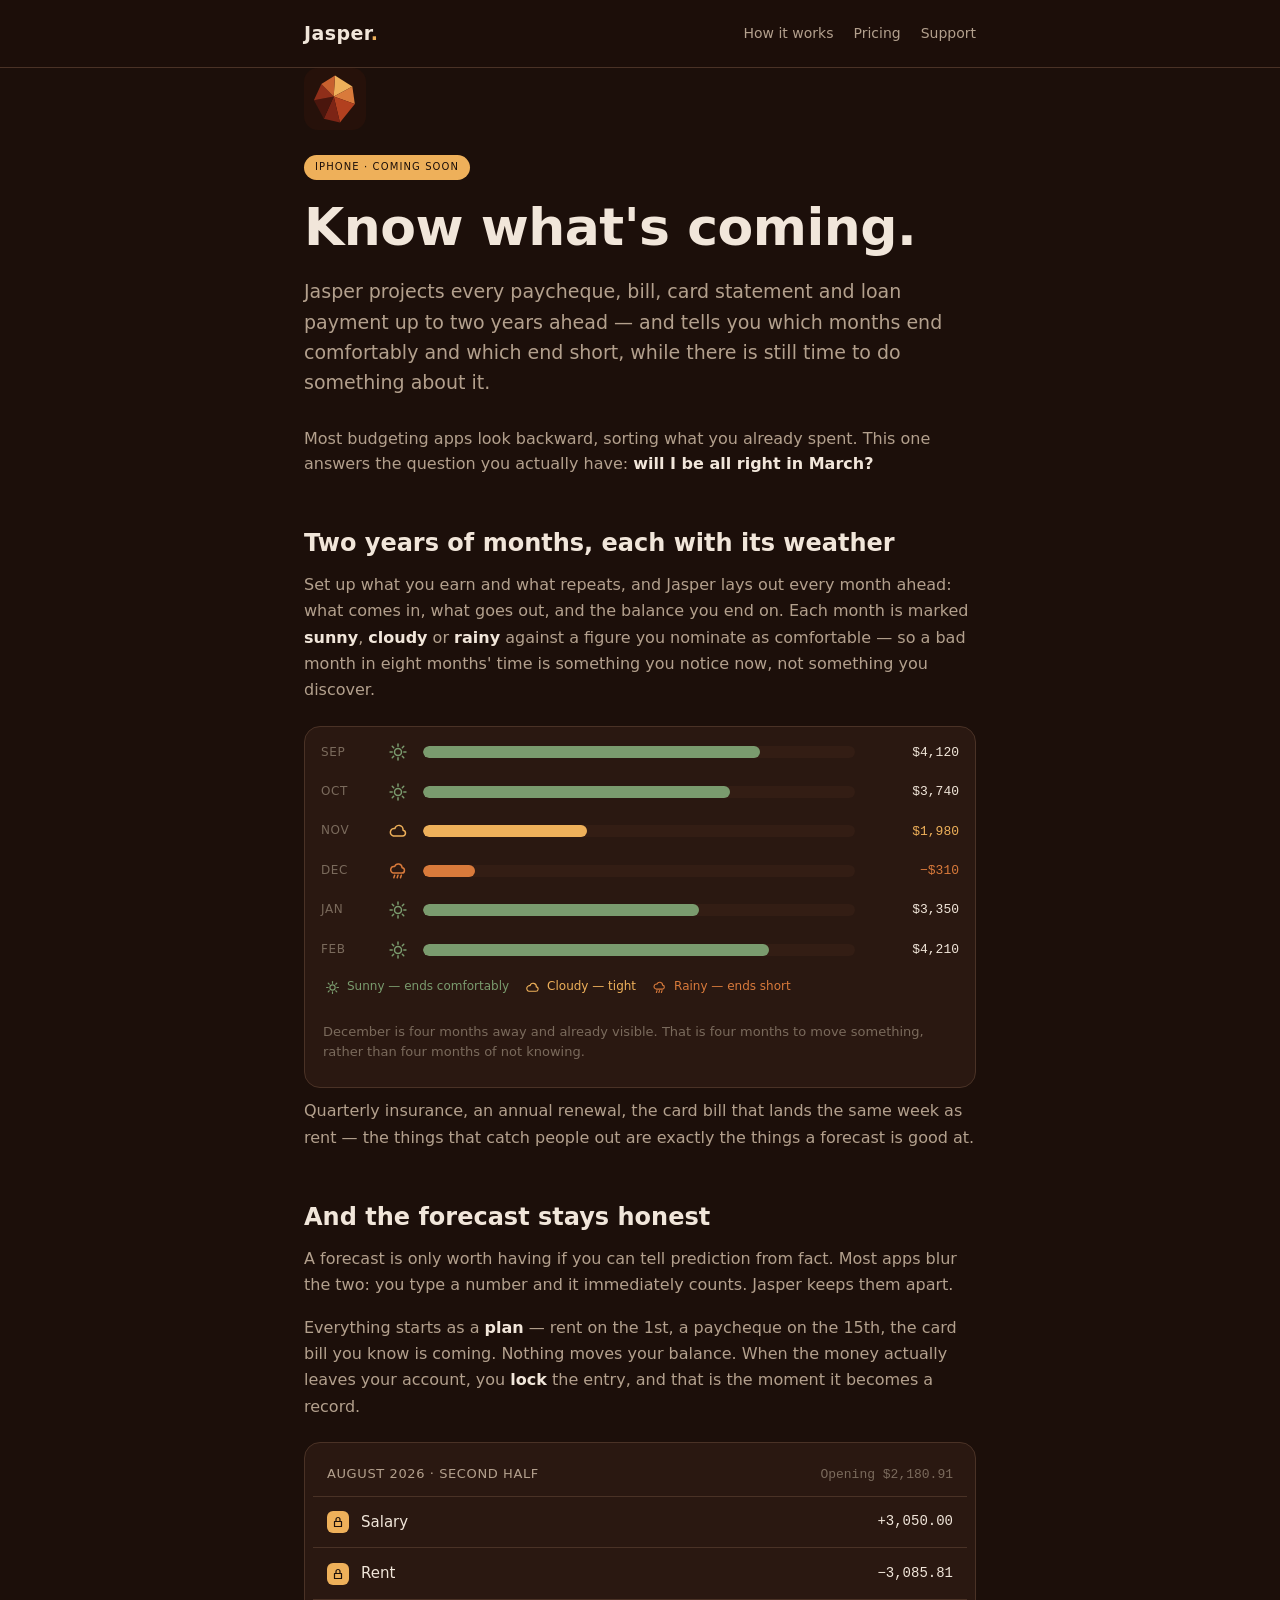
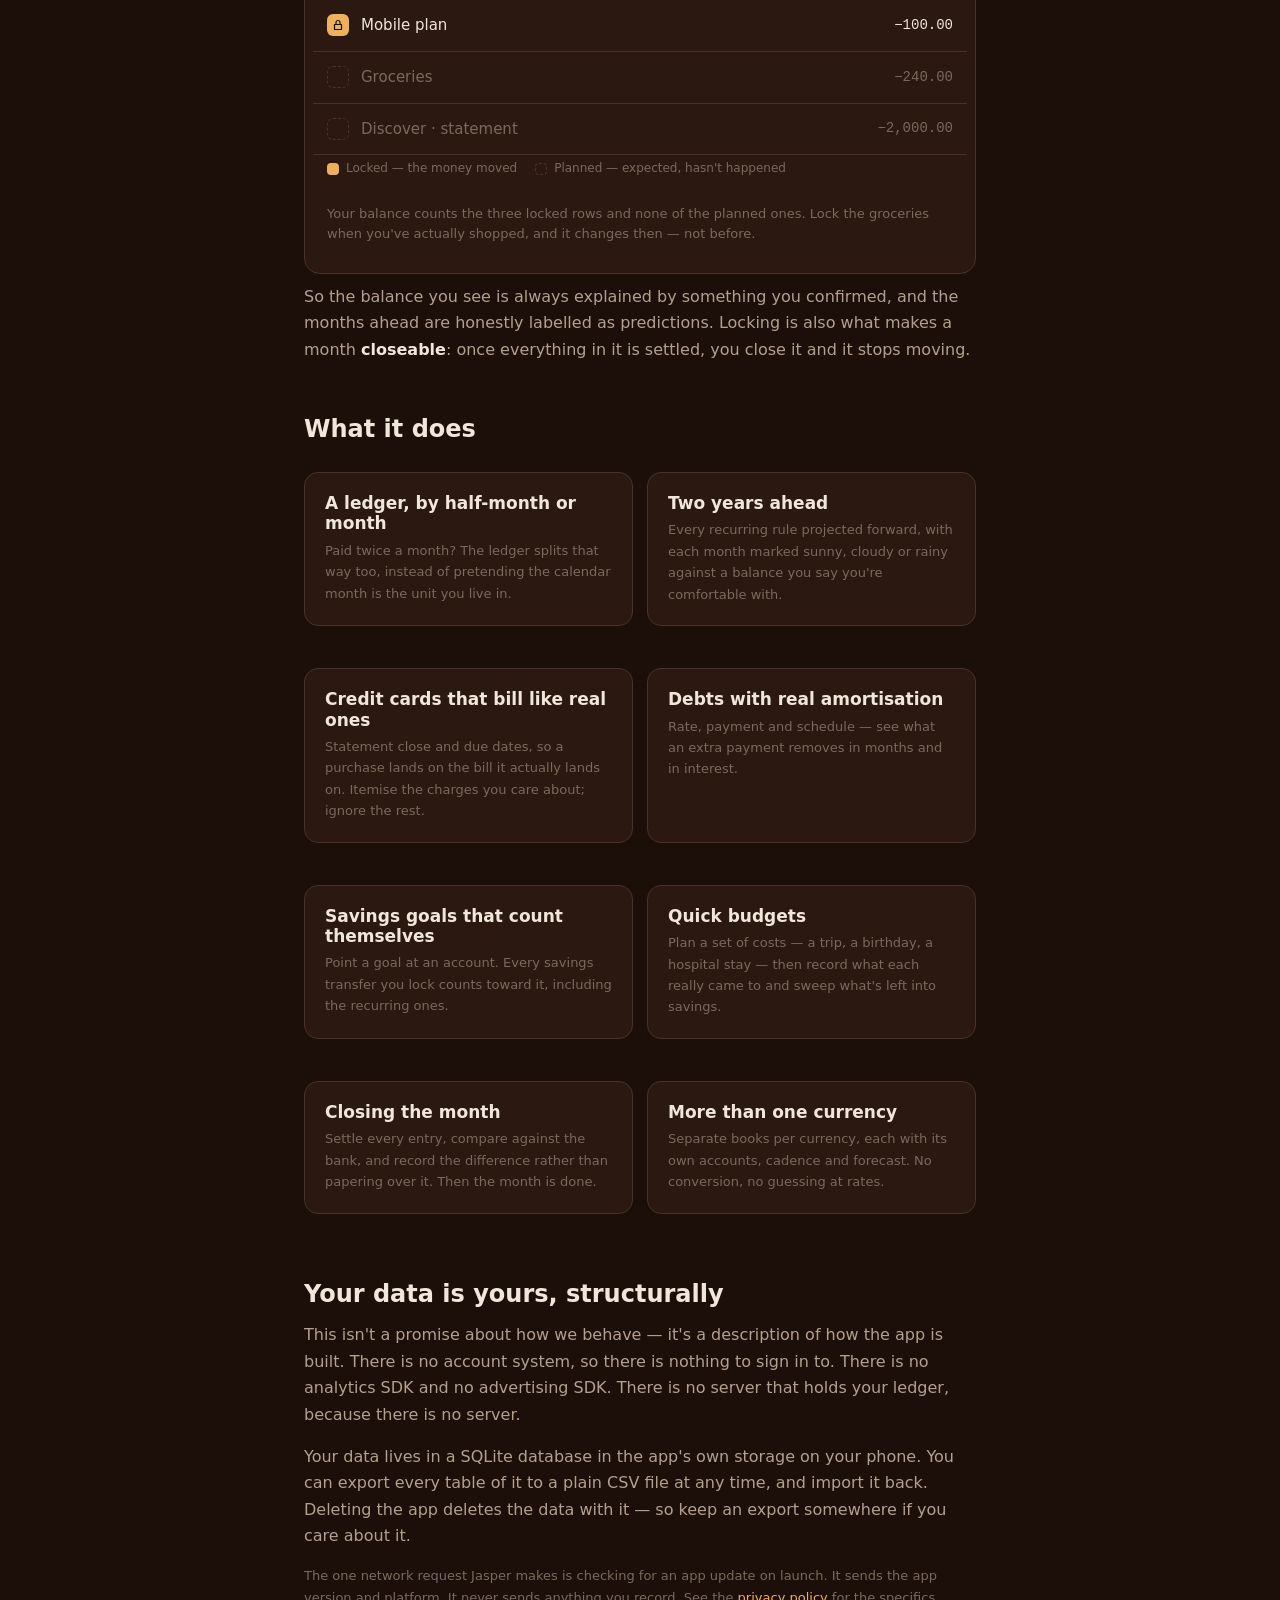
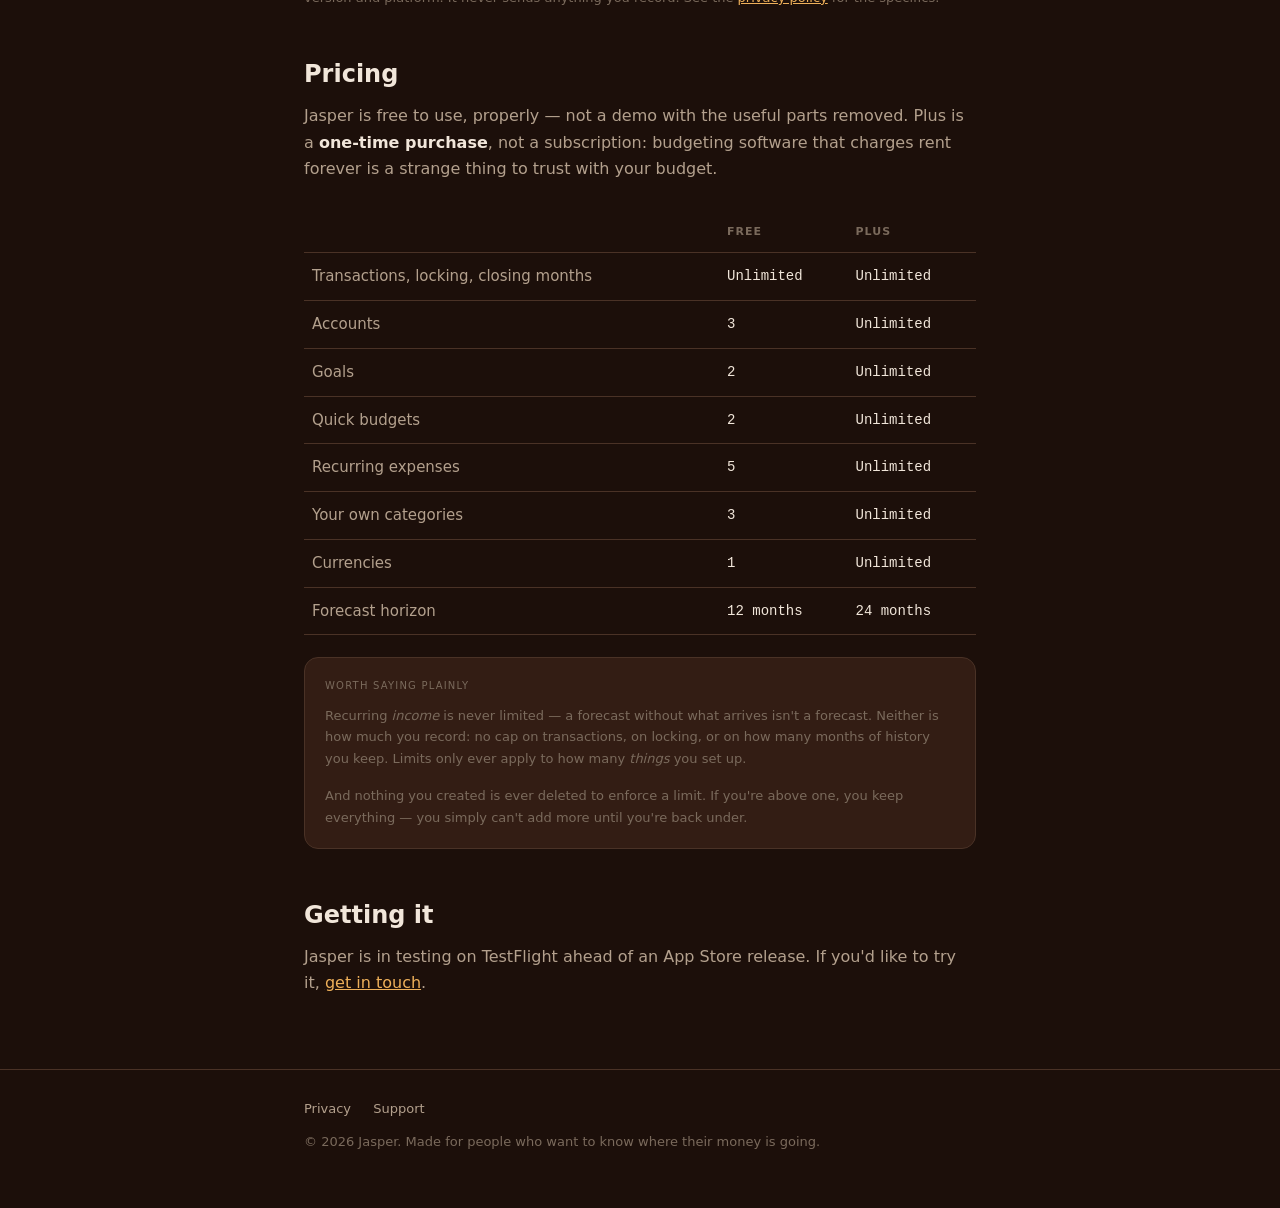
==== index.html @ 7d7ddeb9 "Draw the real sunny, cloudy and rainy icons on the site" ====
<!doctype html>
<html lang="en">
<head>
<meta charset="utf-8">
<meta name="viewport" content="width=device-width, initial-scale=1">
<title>Jasper — know what's coming</title>
<meta name="description" content="Jasper projects your balance up to two years ahead, so you can see the month that goes wrong before you get there. A private, local-first budgeting app for iPhone.">
<meta name="theme-color" content="#1c0f0a">
<link rel="canonical" href="https://jasperbudget.com/">
<meta property="og:type" content="website">
<meta property="og:site_name" content="Jasper">
<meta property="og:title" content="Jasper — know what's coming">
<meta property="og:description" content="Jasper projects your balance up to two years ahead, so you can see the month that goes wrong before you get there.">
<meta property="og:url" content="https://jasperbudget.com/">
<meta name="twitter:card" content="summary">
<link rel="icon" href="/favicon.ico" sizes="any">
<link rel="icon" href="/favicon.svg" type="image/svg+xml">
<link rel="alternate icon" href="/favicon.png" type="image/png">
<link rel="apple-touch-icon" href="/apple-touch-icon.png">
<link rel="stylesheet" href="style.css">
</head>
<body>

<nav>
  <div class="wrap">
    <a class="brand" href="/">Jasper<span>.</span></a>
    <div class="links">
      <a href="#how">How it works</a>
      <a href="#pricing">Pricing</a>
      <a href="support.html">Support</a>
    </div>
  </div>
</nav>

<header class="wrap">
  <img class="hero-mark" src="/favicon.svg" alt="" width="62" height="62">
  <span class="pill">iPhone · Coming soon</span>
  <h1>Know what's coming.</h1>
  <p class="lede">
    Jasper projects every paycheque, bill, card statement and loan payment up to two years
    ahead — and tells you which months end comfortably and which end short, while there is
    still time to do something about it.
  </p>
  <p class="lede" style="font-size:16px">
    Most budgeting apps look backward, sorting what you already spent. This one answers the
    question you actually have: <strong>will I be all right in March?</strong>
  </p>
</header>

<main class="wrap">

  <h2>Two years of months, each with its weather</h2>
  <p>
    Set up what you earn and what repeats, and Jasper lays out every month ahead: what comes in,
    what goes out, and the balance you end on. Each month is marked <strong>sunny</strong>,
    <strong>cloudy</strong> or <strong>rainy</strong> against a figure you nominate as
    comfortable — so a bad month in eight months' time is something you notice now, not
    something you discover.
  </p>

  <div class="figure forecast" role="img" aria-label="Six forecast months. September, October, January and February are sunny and end comfortably. November is cloudy and tight. December is rainy and ends below zero.">
      <div class="fc-row sunny">
        <span class="fc-month">Sep</span>
        <span class="fc-wx"><svg class="wx" viewBox="0 0 24 24" aria-hidden="true">
  <circle cx="12" cy="12" r="4.2" fill="none" stroke="currentColor" stroke-width="1.8" stroke-linecap="round" stroke-linejoin="round"/>
  <line x1="12" y1="2.5" x2="12" y2="5" fill="none" stroke="currentColor" stroke-width="1.8" stroke-linecap="round" stroke-linejoin="round"/>
  <line x1="12" y1="19" x2="12" y2="21.5" fill="none" stroke="currentColor" stroke-width="1.8" stroke-linecap="round" stroke-linejoin="round"/>
  <line x1="2.5" y1="12" x2="5" y2="12" fill="none" stroke="currentColor" stroke-width="1.8" stroke-linecap="round" stroke-linejoin="round"/>
  <line x1="19" y1="12" x2="21.5" y2="12" fill="none" stroke="currentColor" stroke-width="1.8" stroke-linecap="round" stroke-linejoin="round"/>
  <line x1="5.1" y1="5.1" x2="6.8" y2="6.8" fill="none" stroke="currentColor" stroke-width="1.8" stroke-linecap="round" stroke-linejoin="round"/>
  <line x1="17.2" y1="17.2" x2="18.9" y2="18.9" fill="none" stroke="currentColor" stroke-width="1.8" stroke-linecap="round" stroke-linejoin="round"/>
  <line x1="5.1" y1="18.9" x2="6.8" y2="17.2" fill="none" stroke="currentColor" stroke-width="1.8" stroke-linecap="round" stroke-linejoin="round"/>
  <line x1="17.2" y1="6.8" x2="18.9" y2="5.1" fill="none" stroke="currentColor" stroke-width="1.8" stroke-linecap="round" stroke-linejoin="round"/>
</svg></span>
        <span class="fc-bar"><i style="width:78%"></i></span>
        <span class="fc-amt">$4,120</span>
      </div>
      <div class="fc-row sunny">
        <span class="fc-month">Oct</span>
        <span class="fc-wx"><svg class="wx" viewBox="0 0 24 24" aria-hidden="true">
  <circle cx="12" cy="12" r="4.2" fill="none" stroke="currentColor" stroke-width="1.8" stroke-linecap="round" stroke-linejoin="round"/>
  <line x1="12" y1="2.5" x2="12" y2="5" fill="none" stroke="currentColor" stroke-width="1.8" stroke-linecap="round" stroke-linejoin="round"/>
  <line x1="12" y1="19" x2="12" y2="21.5" fill="none" stroke="currentColor" stroke-width="1.8" stroke-linecap="round" stroke-linejoin="round"/>
  <line x1="2.5" y1="12" x2="5" y2="12" fill="none" stroke="currentColor" stroke-width="1.8" stroke-linecap="round" stroke-linejoin="round"/>
  <line x1="19" y1="12" x2="21.5" y2="12" fill="none" stroke="currentColor" stroke-width="1.8" stroke-linecap="round" stroke-linejoin="round"/>
  <line x1="5.1" y1="5.1" x2="6.8" y2="6.8" fill="none" stroke="currentColor" stroke-width="1.8" stroke-linecap="round" stroke-linejoin="round"/>
  <line x1="17.2" y1="17.2" x2="18.9" y2="18.9" fill="none" stroke="currentColor" stroke-width="1.8" stroke-linecap="round" stroke-linejoin="round"/>
  <line x1="5.1" y1="18.9" x2="6.8" y2="17.2" fill="none" stroke="currentColor" stroke-width="1.8" stroke-linecap="round" stroke-linejoin="round"/>
  <line x1="17.2" y1="6.8" x2="18.9" y2="5.1" fill="none" stroke="currentColor" stroke-width="1.8" stroke-linecap="round" stroke-linejoin="round"/>
</svg></span>
        <span class="fc-bar"><i style="width:71%"></i></span>
        <span class="fc-amt">$3,740</span>
      </div>
      <div class="fc-row cloudy">
        <span class="fc-month">Nov</span>
        <span class="fc-wx"><svg class="wx" viewBox="0 0 24 24" aria-hidden="true">
  <path d="M6.5 18h11a3.5 3.5 0 0 0 .5-6.96A5 5 0 0 0 8.2 9.1 4 4 0 0 0 6.5 18z" fill="none" stroke="currentColor" stroke-width="1.8" stroke-linecap="round" stroke-linejoin="round"/>
</svg></span>
        <span class="fc-bar"><i style="width:38%"></i></span>
        <span class="fc-amt">$1,980</span>
      </div>
      <div class="fc-row rainy">
        <span class="fc-month">Dec</span>
        <span class="fc-wx"><svg class="wx" viewBox="0 0 24 24" aria-hidden="true">
  <path d="M6.5 14.5h10a3.2 3.2 0 0 0 .4-6.38A4.6 4.6 0 0 0 8 6.6 3.6 3.6 0 0 0 6.5 14.5z" fill="none" stroke="currentColor" stroke-width="1.8" stroke-linecap="round" stroke-linejoin="round"/>
  <line x1="8" y1="17" x2="7" y2="20" fill="none" stroke="currentColor" stroke-width="1.8" stroke-linecap="round" stroke-linejoin="round"/>
  <line x1="12" y1="17" x2="11" y2="20" fill="none" stroke="currentColor" stroke-width="1.8" stroke-linecap="round" stroke-linejoin="round"/>
  <line x1="16" y1="17" x2="15" y2="20" fill="none" stroke="currentColor" stroke-width="1.8" stroke-linecap="round" stroke-linejoin="round"/>
</svg></span>
        <span class="fc-bar"><i style="width:12%"></i></span>
        <span class="fc-amt">−$310</span>
      </div>
      <div class="fc-row sunny">
        <span class="fc-month">Jan</span>
        <span class="fc-wx"><svg class="wx" viewBox="0 0 24 24" aria-hidden="true">
  <circle cx="12" cy="12" r="4.2" fill="none" stroke="currentColor" stroke-width="1.8" stroke-linecap="round" stroke-linejoin="round"/>
  <line x1="12" y1="2.5" x2="12" y2="5" fill="none" stroke="currentColor" stroke-width="1.8" stroke-linecap="round" stroke-linejoin="round"/>
  <line x1="12" y1="19" x2="12" y2="21.5" fill="none" stroke="currentColor" stroke-width="1.8" stroke-linecap="round" stroke-linejoin="round"/>
  <line x1="2.5" y1="12" x2="5" y2="12" fill="none" stroke="currentColor" stroke-width="1.8" stroke-linecap="round" stroke-linejoin="round"/>
  <line x1="19" y1="12" x2="21.5" y2="12" fill="none" stroke="currentColor" stroke-width="1.8" stroke-linecap="round" stroke-linejoin="round"/>
  <line x1="5.1" y1="5.1" x2="6.8" y2="6.8" fill="none" stroke="currentColor" stroke-width="1.8" stroke-linecap="round" stroke-linejoin="round"/>
  <line x1="17.2" y1="17.2" x2="18.9" y2="18.9" fill="none" stroke="currentColor" stroke-width="1.8" stroke-linecap="round" stroke-linejoin="round"/>
  <line x1="5.1" y1="18.9" x2="6.8" y2="17.2" fill="none" stroke="currentColor" stroke-width="1.8" stroke-linecap="round" stroke-linejoin="round"/>
  <line x1="17.2" y1="6.8" x2="18.9" y2="5.1" fill="none" stroke="currentColor" stroke-width="1.8" stroke-linecap="round" stroke-linejoin="round"/>
</svg></span>
        <span class="fc-bar"><i style="width:64%"></i></span>
        <span class="fc-amt">$3,350</span>
      </div>
      <div class="fc-row sunny">
        <span class="fc-month">Feb</span>
        <span class="fc-wx"><svg class="wx" viewBox="0 0 24 24" aria-hidden="true">
  <circle cx="12" cy="12" r="4.2" fill="none" stroke="currentColor" stroke-width="1.8" stroke-linecap="round" stroke-linejoin="round"/>
  <line x1="12" y1="2.5" x2="12" y2="5" fill="none" stroke="currentColor" stroke-width="1.8" stroke-linecap="round" stroke-linejoin="round"/>
  <line x1="12" y1="19" x2="12" y2="21.5" fill="none" stroke="currentColor" stroke-width="1.8" stroke-linecap="round" stroke-linejoin="round"/>
  <line x1="2.5" y1="12" x2="5" y2="12" fill="none" stroke="currentColor" stroke-width="1.8" stroke-linecap="round" stroke-linejoin="round"/>
  <line x1="19" y1="12" x2="21.5" y2="12" fill="none" stroke="currentColor" stroke-width="1.8" stroke-linecap="round" stroke-linejoin="round"/>
  <line x1="5.1" y1="5.1" x2="6.8" y2="6.8" fill="none" stroke="currentColor" stroke-width="1.8" stroke-linecap="round" stroke-linejoin="round"/>
  <line x1="17.2" y1="17.2" x2="18.9" y2="18.9" fill="none" stroke="currentColor" stroke-width="1.8" stroke-linecap="round" stroke-linejoin="round"/>
  <line x1="5.1" y1="18.9" x2="6.8" y2="17.2" fill="none" stroke="currentColor" stroke-width="1.8" stroke-linecap="round" stroke-linejoin="round"/>
  <line x1="17.2" y1="6.8" x2="18.9" y2="5.1" fill="none" stroke="currentColor" stroke-width="1.8" stroke-linecap="round" stroke-linejoin="round"/>
</svg></span>
        <span class="fc-bar"><i style="width:80%"></i></span>
        <span class="fc-amt">$4,210</span>
      </div>
      <div class="fc-legend">
        <span class="sunny"><svg class="wx" viewBox="0 0 24 24" aria-hidden="true">
  <circle cx="12" cy="12" r="4.2" fill="none" stroke="currentColor" stroke-width="1.8" stroke-linecap="round" stroke-linejoin="round"/>
  <line x1="12" y1="2.5" x2="12" y2="5" fill="none" stroke="currentColor" stroke-width="1.8" stroke-linecap="round" stroke-linejoin="round"/>
  <line x1="12" y1="19" x2="12" y2="21.5" fill="none" stroke="currentColor" stroke-width="1.8" stroke-linecap="round" stroke-linejoin="round"/>
  <line x1="2.5" y1="12" x2="5" y2="12" fill="none" stroke="currentColor" stroke-width="1.8" stroke-linecap="round" stroke-linejoin="round"/>
  <line x1="19" y1="12" x2="21.5" y2="12" fill="none" stroke="currentColor" stroke-width="1.8" stroke-linecap="round" stroke-linejoin="round"/>
  <line x1="5.1" y1="5.1" x2="6.8" y2="6.8" fill="none" stroke="currentColor" stroke-width="1.8" stroke-linecap="round" stroke-linejoin="round"/>
  <line x1="17.2" y1="17.2" x2="18.9" y2="18.9" fill="none" stroke="currentColor" stroke-width="1.8" stroke-linecap="round" stroke-linejoin="round"/>
  <line x1="5.1" y1="18.9" x2="6.8" y2="17.2" fill="none" stroke="currentColor" stroke-width="1.8" stroke-linecap="round" stroke-linejoin="round"/>
  <line x1="17.2" y1="6.8" x2="18.9" y2="5.1" fill="none" stroke="currentColor" stroke-width="1.8" stroke-linecap="round" stroke-linejoin="round"/>
</svg> Sunny — ends comfortably</span>
        <span class="cloudy"><svg class="wx" viewBox="0 0 24 24" aria-hidden="true">
  <path d="M6.5 18h11a3.5 3.5 0 0 0 .5-6.96A5 5 0 0 0 8.2 9.1 4 4 0 0 0 6.5 18z" fill="none" stroke="currentColor" stroke-width="1.8" stroke-linecap="round" stroke-linejoin="round"/>
</svg> Cloudy — tight</span>
        <span class="rainy"><svg class="wx" viewBox="0 0 24 24" aria-hidden="true">
  <path d="M6.5 14.5h10a3.2 3.2 0 0 0 .4-6.38A4.6 4.6 0 0 0 8 6.6 3.6 3.6 0 0 0 6.5 14.5z" fill="none" stroke="currentColor" stroke-width="1.8" stroke-linecap="round" stroke-linejoin="round"/>
  <line x1="8" y1="17" x2="7" y2="20" fill="none" stroke="currentColor" stroke-width="1.8" stroke-linecap="round" stroke-linejoin="round"/>
  <line x1="12" y1="17" x2="11" y2="20" fill="none" stroke="currentColor" stroke-width="1.8" stroke-linecap="round" stroke-linejoin="round"/>
  <line x1="16" y1="17" x2="15" y2="20" fill="none" stroke="currentColor" stroke-width="1.8" stroke-linecap="round" stroke-linejoin="round"/>
</svg> Rainy — ends short</span>
      </div>
      <p class="fig-note">
        December is four months away and already visible. That is four months to move something,
        rather than four months of not knowing.
      </p>
  </div>
  <p>
    Quarterly insurance, an annual renewal, the card bill that lands the same week as rent — the
    things that catch people out are exactly the things a forecast is good at.
  </p>

  <h2 id="how">And the forecast stays honest</h2>
  <p>
    A forecast is only worth having if you can tell prediction from fact. Most apps blur the two:
    you type a number and it immediately counts. Jasper keeps them apart.
  </p>
  <p>
    Everything starts as a <strong>plan</strong> — rent on the 1st, a paycheque on the 15th, the
    card bill you know is coming. Nothing moves your balance. When the money actually leaves your
    account, you <strong>lock</strong> the entry, and that is the moment it becomes a record.
  </p>

  <div class="figure" role="img" aria-label="A ledger for August 2026. Three locked entries — rent, salary and a mobile plan — have moved the balance. Two planned entries, groceries and a card payment, have not.">
    <div class="fig-head">
      <span class="fig-month">August 2026 · second half</span>
      <span class="fig-bal">Opening $2,180.91</span>
    </div>

    <div class="row locked">
      <span class="lock"><svg viewBox="0 0 24 24" fill="none" stroke="#1c0f0a" stroke-width="2.4" stroke-linecap="round" stroke-linejoin="round"><path d="M5 11h14v10H5z"/><path d="M8 11V7a4 4 0 0 1 8 0v4"/></svg></span>
      <span class="name">Salary</span>
      <span class="amt">+3,050.00</span>
    </div>
    <div class="row locked">
      <span class="lock"><svg viewBox="0 0 24 24" fill="none" stroke="#1c0f0a" stroke-width="2.4" stroke-linecap="round" stroke-linejoin="round"><path d="M5 11h14v10H5z"/><path d="M8 11V7a4 4 0 0 1 8 0v4"/></svg></span>
      <span class="name">Rent</span>
      <span class="amt">−3,085.81</span>
    </div>
    <div class="row locked">
      <span class="lock"><svg viewBox="0 0 24 24" fill="none" stroke="#1c0f0a" stroke-width="2.4" stroke-linecap="round" stroke-linejoin="round"><path d="M5 11h14v10H5z"/><path d="M8 11V7a4 4 0 0 1 8 0v4"/></svg></span>
      <span class="name">Mobile plan</span>
      <span class="amt">−100.00</span>
    </div>
    <div class="row planned">
      <span class="lock"></span>
      <span class="name">Groceries</span>
      <span class="amt">−240.00</span>
    </div>
    <div class="row planned">
      <span class="lock"></span>
      <span class="name">Discover · statement</span>
      <span class="amt">−2,000.00</span>
    </div>

    <div class="fig-key">
      <span><i class="swatch on"></i> Locked — the money moved</span>
      <span><i class="swatch off"></i> Planned — expected, hasn't happened</span>
    </div>
    <p class="fig-note">
      Your balance counts the three locked rows and none of the planned ones. Lock the groceries
      when you've actually shopped, and it changes then — not before.
    </p>
  </div>
  <p>
    So the balance you see is always explained by something you confirmed, and the months ahead
    are honestly labelled as predictions. Locking is also what makes a month
    <strong>closeable</strong>: once everything in it is settled, you close it and it stops moving.
  </p>

  <h2>What it does</h2>
  <div class="grid">
    <div class="card">
      <h3>A ledger, by half-month or month</h3>
      <p class="small">Paid twice a month? The ledger splits that way too, instead of pretending the calendar month is the unit you live in.</p>
    </div>
    <div class="card">
      <h3>Two years ahead</h3>
      <p class="small">Every recurring rule projected forward, with each month marked sunny, cloudy or rainy against a balance you say you're comfortable with.</p>
    </div>
    <div class="card">
      <h3>Credit cards that bill like real ones</h3>
      <p class="small">Statement close and due dates, so a purchase lands on the bill it actually lands on. Itemise the charges you care about; ignore the rest.</p>
    </div>
    <div class="card">
      <h3>Debts with real amortisation</h3>
      <p class="small">Rate, payment and schedule — see what an extra payment removes in months and in interest.</p>
    </div>
    <div class="card">
      <h3>Savings goals that count themselves</h3>
      <p class="small">Point a goal at an account. Every savings transfer you lock counts toward it, including the recurring ones.</p>
    </div>
    <div class="card">
      <h3>Quick budgets</h3>
      <p class="small">Plan a set of costs — a trip, a birthday, a hospital stay — then record what each really came to and sweep what's left into savings.</p>
    </div>
    <div class="card">
      <h3>Closing the month</h3>
      <p class="small">Settle every entry, compare against the bank, and record the difference rather than papering over it. Then the month is done.</p>
    </div>
    <div class="card">
      <h3>More than one currency</h3>
      <p class="small">Separate books per currency, each with its own accounts, cadence and forecast. No conversion, no guessing at rates.</p>
    </div>
  </div>

  <h2>Your data is yours, structurally</h2>
  <p>
    This isn't a promise about how we behave — it's a description of how the app is built. There is
    no account system, so there is nothing to sign in to. There is no analytics SDK and no
    advertising SDK. There is no server that holds your ledger, because there is no server.
  </p>
  <p>
    Your data lives in a SQLite database in the app's own storage on your phone. You can export
    every table of it to a plain CSV file at any time, and import it back. Deleting the app deletes
    the data with it — so keep an export somewhere if you care about it.
  </p>
  <p class="small">
    The one network request Jasper makes is checking for an app update on launch. It sends the app
    version and platform. It never sends anything you record. See the
    <a href="privacy.html">privacy policy</a> for the specifics.
  </p>

  <h2 id="pricing">Pricing</h2>
  <p>
    Jasper is free to use, properly — not a demo with the useful parts removed. Plus is a
    <strong>one-time purchase</strong>, not a subscription: budgeting software that charges rent
    forever is a strange thing to trust with your budget.
  </p>

  <div class="table-scroll">
    <table>
      <thead>
        <tr><th>&nbsp;</th><th>Free</th><th>Plus</th></tr>
      </thead>
      <tbody>
        <tr><td>Transactions, locking, closing months</td><td class="yes">Unlimited</td><td class="yes">Unlimited</td></tr>
        <tr><td>Accounts</td><td>3</td><td>Unlimited</td></tr>
        <tr><td>Goals</td><td>2</td><td>Unlimited</td></tr>
        <tr><td>Quick budgets</td><td>2</td><td>Unlimited</td></tr>
        <tr><td>Recurring expenses</td><td>5</td><td>Unlimited</td></tr>
        <tr><td>Your own categories</td><td>3</td><td>Unlimited</td></tr>
        <tr><td>Currencies</td><td>1</td><td>Unlimited</td></tr>
        <tr><td>Forecast horizon</td><td>12 months</td><td>24 months</td></tr>
      </tbody>
    </table>
  </div>

  <div class="card quiet">
    <div class="label">Worth saying plainly</div>
    <p class="small">
      Recurring <em>income</em> is never limited — a forecast without what arrives isn't a
      forecast. Neither is how much you record: no cap on transactions, on locking, or on how many
      months of history you keep. Limits only ever apply to how many <em>things</em> you set up.
    </p>
    <p class="small">
      And nothing you created is ever deleted to enforce a limit. If you're above one, you keep
      everything — you simply can't add more until you're back under.
    </p>
  </div>

  <h2>Getting it</h2>
  <p>
    Jasper is in testing on TestFlight ahead of an App Store release. If you'd like to try it,
    <a href="support.html">get in touch</a>.
  </p>

</main>

<footer>
  <div class="wrap">
    <a href="privacy.html">Privacy</a>
    <a href="support.html">Support</a>
    <div style="margin-top:12px">© 2026 Jasper. Made for people who want to know where their money is going.</div>
  </div>
</footer>

</body>
</html>
---- style.css ----
/* Jasper's own palette, lifted from the app's theme/presets.ts so the site and
   the app are recognisably the same thing. */
:root {
  --ground: #1c0f0a;
  --surface: #2a1811;
  --surface2: #331d14;
  --line: #4a3226;
  --ink: #f1e6da;
  --ink-dim: #b3a08d;
  --ink-faint: #7a6a5c;
  --accent: #eeb05a;
  --positive: #7a9b6e;
  --display: Futura, "Avenir Next", "Trebuchet MS", system-ui, sans-serif;
  --mono: Menlo, ui-monospace, SFMono-Regular, monospace;
}

* { box-sizing: border-box; }

body {
  margin: 0;
  background: var(--ground);
  color: var(--ink);
  font: 16px/1.65 system-ui, -apple-system, "Segoe UI", sans-serif;
  -webkit-font-smoothing: antialiased;
}

.wrap { max-width: 720px; margin: 0 auto; padding: 0 24px; }

nav {
  border-bottom: 1px solid var(--line);
  padding: 18px 0;
  position: sticky;
  top: 0;
  background: rgba(28, 15, 10, 0.93);
  backdrop-filter: blur(8px);
  z-index: 10;
}
nav .wrap { display: flex; align-items: center; justify-content: space-between; gap: 16px; }
nav a { color: var(--ink-dim); text-decoration: none; font-size: 14px; }
nav a:hover { color: var(--ink); }
nav .links { display: flex; gap: 20px; }
.brand {
  font-family: var(--display);
  font-weight: 700;
  font-size: 19px;
  letter-spacing: 0.4px;
  color: var(--ink);
  text-decoration: none;
}
.brand span { color: var(--accent); }

h1, h2, h3 { font-family: var(--display); font-weight: 700; line-height: 1.2; }
h1 { font-size: clamp(34px, 7vw, 52px); margin: 0 0 18px; letter-spacing: -0.5px; }
h2 { font-size: 24px; margin: 52px 0 14px; }
h3 { font-size: 17px; margin: 30px 0 8px; }
p { margin: 0 0 16px; color: var(--ink-dim); }
strong { color: var(--ink); font-weight: 600; }
a { color: var(--accent); }
.lede { font-size: 19px; line-height: 1.6; color: var(--ink-dim); margin-bottom: 28px; }
.small { font-size: 13px; color: var(--ink-faint); }
.updated { font-family: var(--mono); font-size: 13px; color: var(--ink-faint); margin-bottom: 32px; }

header { padding: 72px 0 12px; }

.card {
  background: var(--surface);
  border: 1px solid var(--line);
  border-radius: 14px;
  padding: 20px;
  margin: 14px 0;
}
.card.quiet { background: var(--surface2); }
.label {
  font-family: var(--display);
  font-size: 10px;
  letter-spacing: 1.2px;
  text-transform: uppercase;
  color: var(--ink-faint);
  margin-bottom: 10px;
}
.grid { display: grid; gap: 14px; grid-template-columns: 1fr 1fr; }
@media (max-width: 620px) { .grid { grid-template-columns: 1fr; } }
.card h3 { margin: 0 0 6px; }
.card p:last-child { margin-bottom: 0; }

.pill {
  display: inline-block;
  font-family: var(--display);
  font-size: 10px;
  letter-spacing: 1.1px;
  text-transform: uppercase;
  color: var(--ground);
  background: var(--accent);
  border-radius: 999px;
  padding: 4px 11px;
  margin-bottom: 16px;
}

.table-scroll { overflow-x: auto; }
table { width: 100%; border-collapse: collapse; margin: 14px 0 8px; font-size: 15px; }
th, td { text-align: left; padding: 11px 8px; border-bottom: 1px solid var(--line); }
th {
  font-family: var(--display);
  font-size: 11px;
  letter-spacing: 1px;
  text-transform: uppercase;
  color: var(--ink-faint);
}
td:not(:first-child) { font-family: var(--mono); font-size: 14px; color: var(--ink); }
td:first-child { color: var(--ink-dim); }
.yes { color: var(--positive); }

ul { color: var(--ink-dim); padding-left: 20px; }
li { margin-bottom: 8px; }

footer {
  border-top: 1px solid var(--line);
  margin-top: 72px;
  padding: 28px 0 56px;
  color: var(--ink-faint);
  font-size: 13px;
}
footer a { color: var(--ink-dim); text-decoration: none; margin-right: 18px; }
footer a:hover { color: var(--ink); }


/* ---------------------------------------------------------------------------
   The ledger figure.

   A drawing, not a screenshot: it exists to make one idea visible — that a
   planned row and a locked row are different things, and only the locked ones
   have moved the balance. Built from the same tokens the app uses, so it reads
   as Jasper rather than as generic marketing furniture.
   --------------------------------------------------------------------------- */
.figure {
  background: var(--surface);
  border: 1px solid var(--line);
  border-radius: 16px;
  padding: 8px;
  margin: 22px 0 10px;
  overflow: hidden;
}
.fig-head {
  display: flex;
  align-items: baseline;
  justify-content: space-between;
  padding: 12px 14px 10px;
  border-bottom: 1px solid var(--line);
}
.fig-month {
  font-family: var(--display);
  font-size: 13px;
  letter-spacing: 0.6px;
  text-transform: uppercase;
  color: var(--ink-dim);
}
.fig-bal { font-family: var(--mono); font-size: 13px; color: var(--ink-faint); }

.row {
  display: flex;
  align-items: center;
  gap: 12px;
  padding: 13px 14px;
  border-bottom: 1px solid var(--line);
}
.row:last-child { border-bottom: 0; }
.row .name { flex: 1; min-width: 0; font-size: 15px; }
.row .amt { font-family: var(--mono); font-size: 14px; white-space: nowrap; }

/* A locked row: it happened, and the balance reflects it. */
.row.locked .name { color: var(--ink); }
.row.locked .amt { color: var(--ink); }
.lock {
  width: 22px; height: 22px; flex: none;
  border-radius: 6px;
  background: var(--accent);
  display: grid; place-items: center;
}
.lock svg { width: 12px; height: 12px; display: block; }

/* A planned row: still only expected, drawn lighter and outlined. */
.row.planned .name { color: var(--ink-faint); }
.row.planned .amt { color: var(--ink-faint); }
.row.planned .lock {
  background: transparent;
  border: 1.5px dashed var(--line);
}

.fig-note {
  display: flex; gap: 10px; align-items: flex-start;
  padding: 13px 14px 6px;
  color: var(--ink-faint);
  font-size: 13px;
  line-height: 1.5;
}
.fig-key { display: flex; gap: 18px; flex-wrap: wrap; padding: 4px 14px 12px; }
.fig-key span { display: flex; align-items: center; gap: 7px; font-size: 12px; color: var(--ink-faint); }
.swatch { width: 12px; height: 12px; border-radius: 4px; flex: none; }
.swatch.on { background: var(--accent); }
.swatch.off { border: 1.5px dashed var(--line); }

/* --- hero -------------------------------------------------------------- */
.hero-mark { width: 62px; height: 62px; border-radius: 14px; display: block; margin-bottom: 22px; }

/* --- screenshots ------------------------------------------------------- */
.shots {
  display: grid;
  grid-template-columns: repeat(3, 1fr);
  gap: 16px;
  margin: 22px 0 8px;
}
@media (max-width: 620px) { .shots { grid-template-columns: 1fr 1fr; gap: 12px; } }
.shot { margin: 0; }
.shot img {
  width: 100%;
  display: block;
  border-radius: 18px;
  border: 1px solid var(--line);
  background: var(--surface);
}
.shot figcaption {
  margin-top: 9px;
  font-size: 12px;
  line-height: 1.45;
  color: var(--ink-faint);
}


/* The forecast strip: months as bars, each carrying its own weather. Same
   sunny / cloudy / rainy language the app uses on the Dashboard. */
.forecast { padding: 6px 4px 4px; }
.fc-row {
  display: grid;
  grid-template-columns: 52px 26px 1fr 92px;
  align-items: center;
  gap: 12px;
  padding: 9px 12px;
}
.fc-month { font-family: var(--display); font-size: 12px; letter-spacing: 0.6px; text-transform: uppercase; color: var(--ink-faint); }
.fc-bar { height: 12px; border-radius: 6px; background: var(--surface2); overflow: hidden; }
.fc-bar i { display: block; height: 100%; border-radius: 6px; }
.fc-amt { font-family: var(--mono); font-size: 13px; text-align: right; }
.sunny  i { background: var(--positive); }
.cloudy i { background: var(--accent); }
.rainy  i { background: #d97a3b; }
.sunny  .fc-amt { color: var(--ink); }
.cloudy .fc-amt { color: var(--accent); }
.rainy  .fc-amt { color: #d97a3b; }
.fc-legend { display: flex; gap: 16px; flex-wrap: wrap; padding: 8px 16px 12px; }
.fc-legend span { display: flex; align-items: center; gap: 7px; font-size: 12px; color: var(--ink-faint); }
.dot { width: 10px; height: 10px; border-radius: 3px; flex: none; }


/* The app's WeatherIcon, drawn at the size the strip needs. `currentColor`
   lets each row's status colour the glyph without a second rule per state. */
.wx { width: 20px; height: 20px; display: block; }
.fc-wx { display: grid; place-items: center; }
.sunny  .fc-wx, .fc-legend .sunny  { color: var(--positive); }
.cloudy .fc-wx, .fc-legend .cloudy { color: var(--accent); }
.rainy  .fc-wx, .fc-legend .rainy  { color: #d97a3b; }
.fc-legend span { align-items: center; }
.fc-legend .wx { width: 15px; height: 15px; }
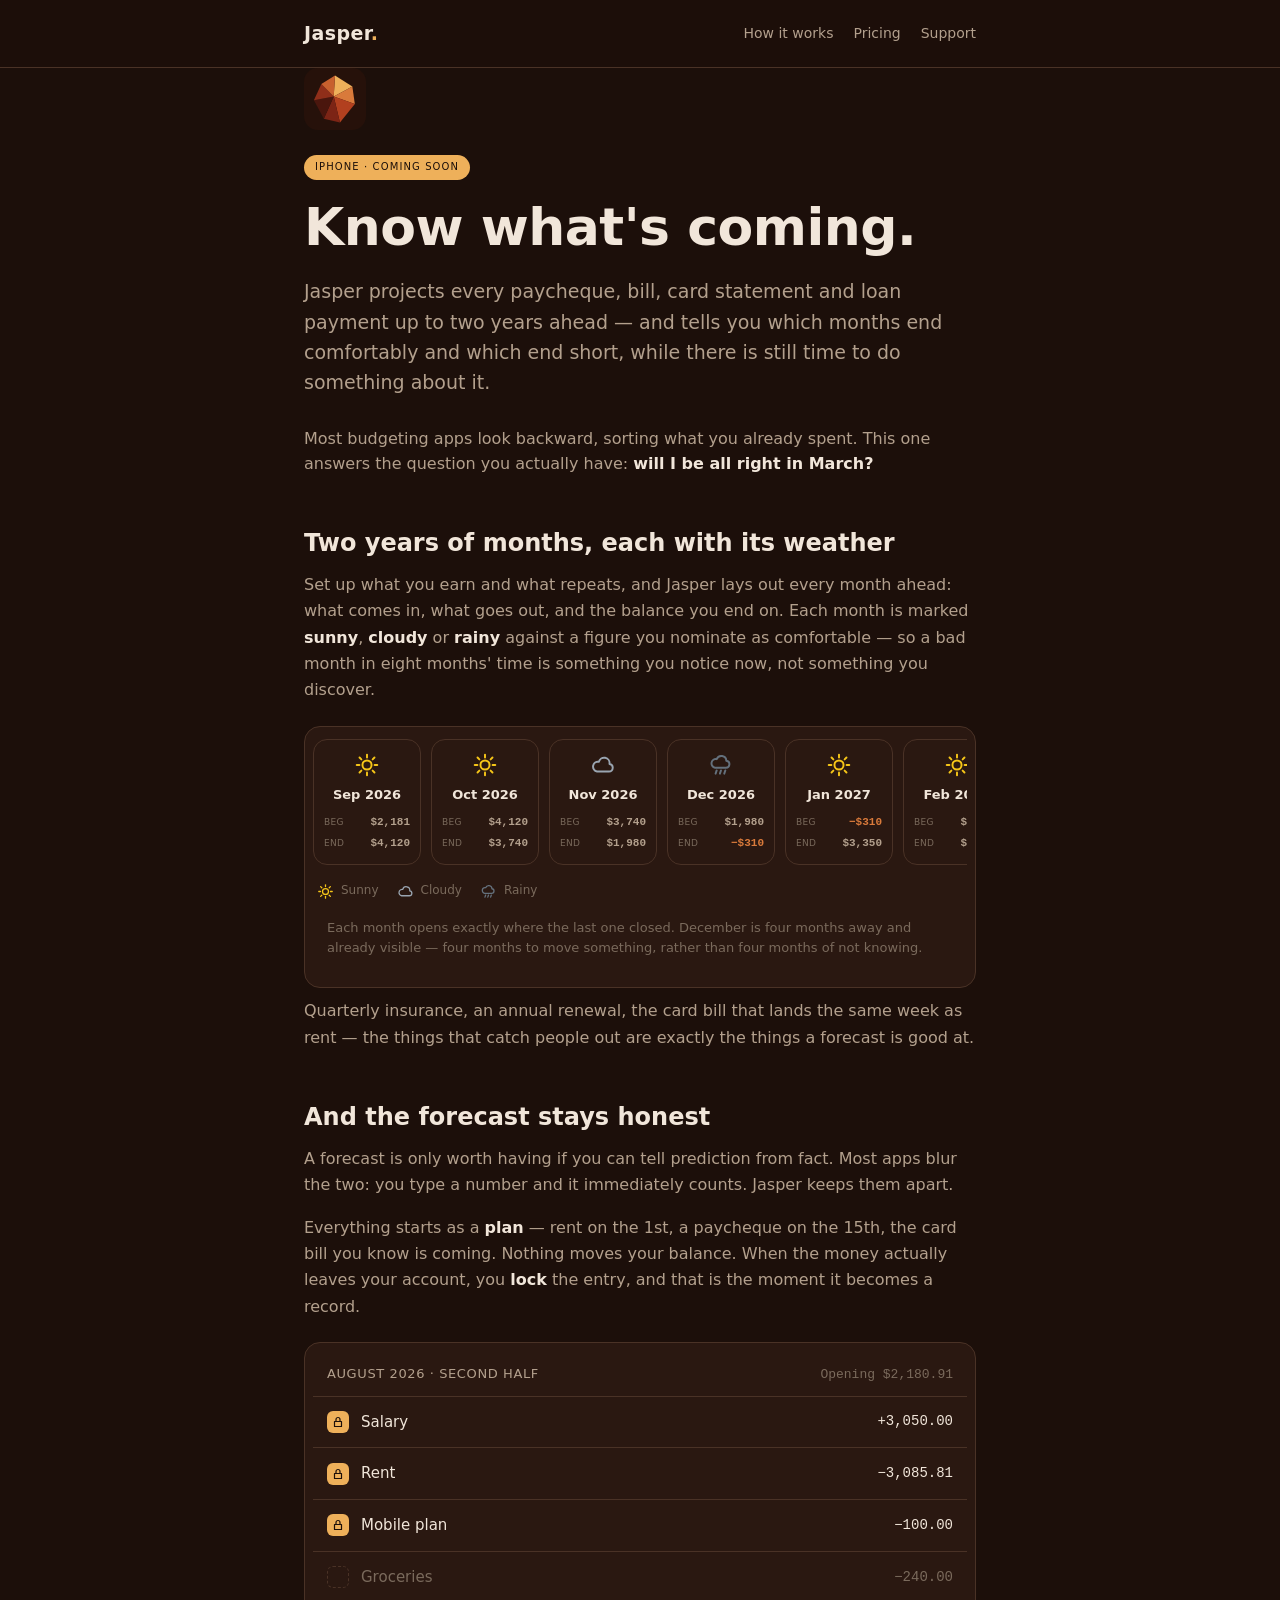
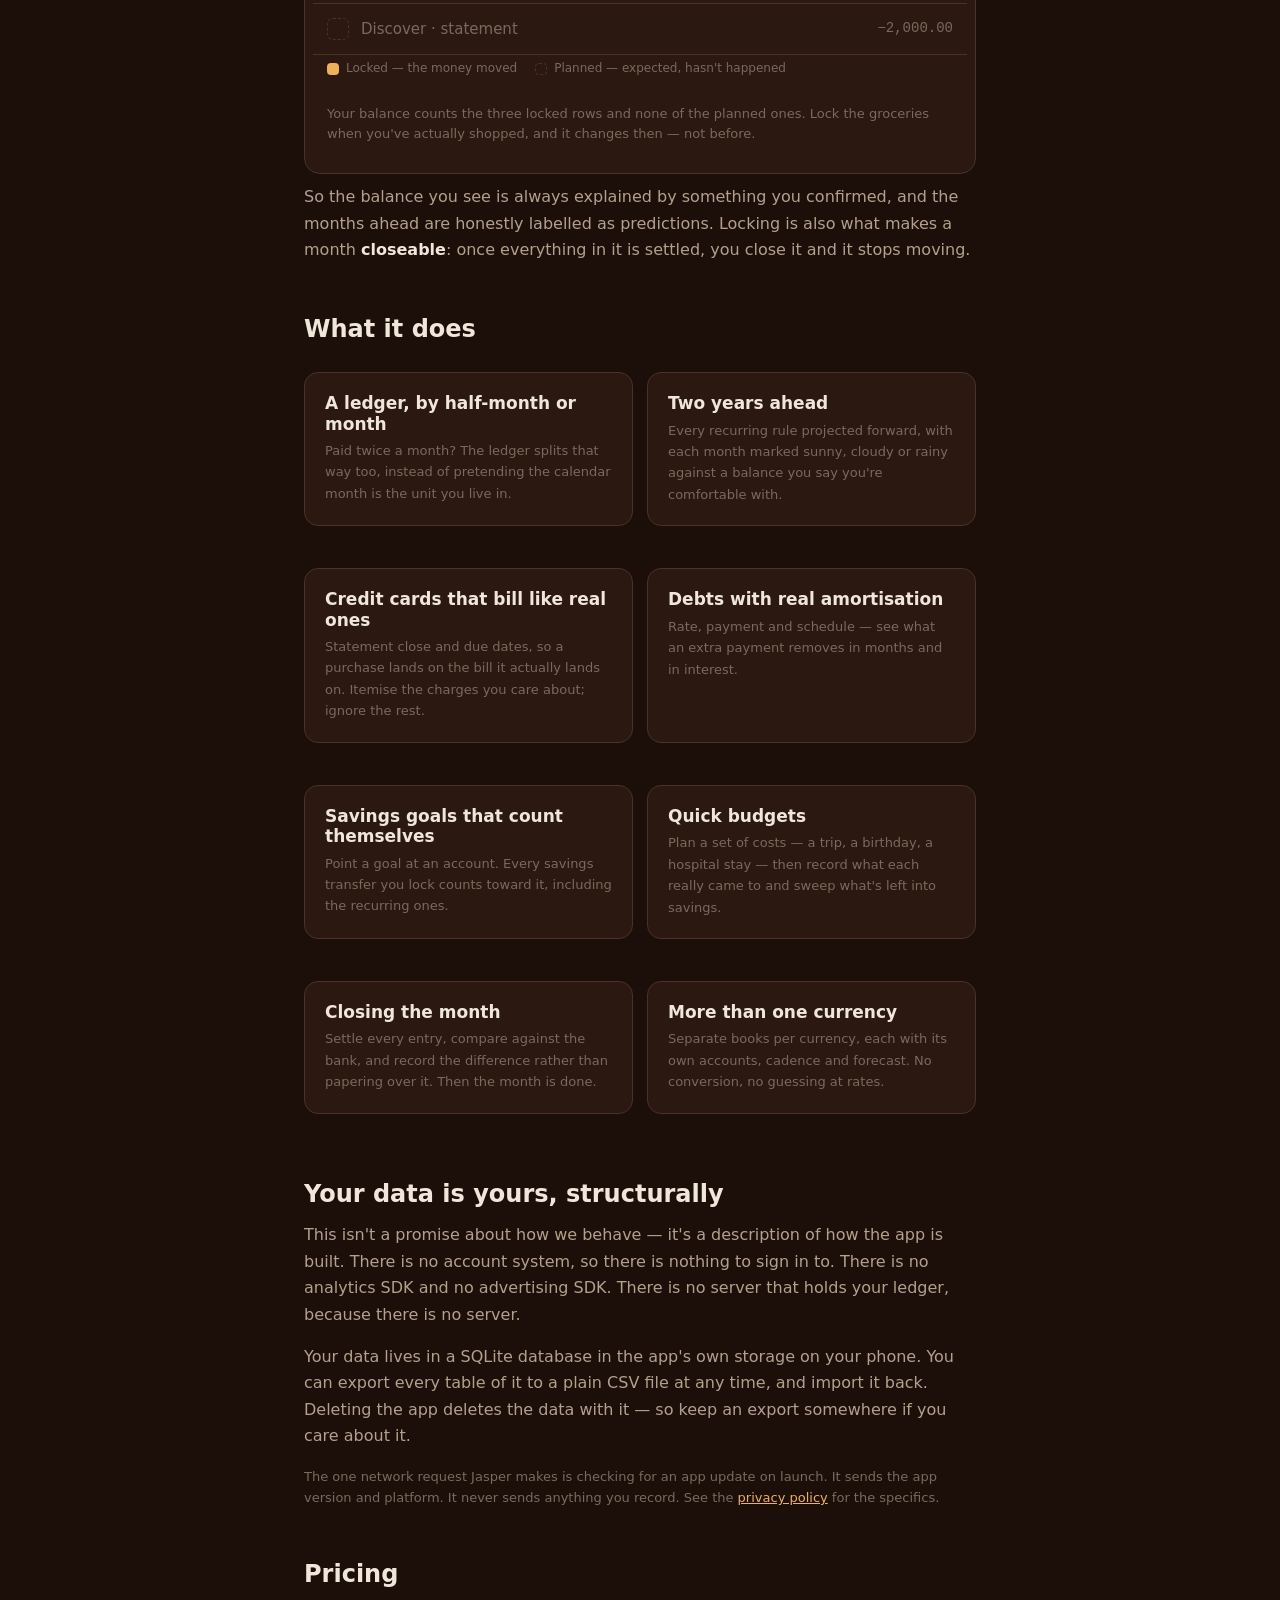
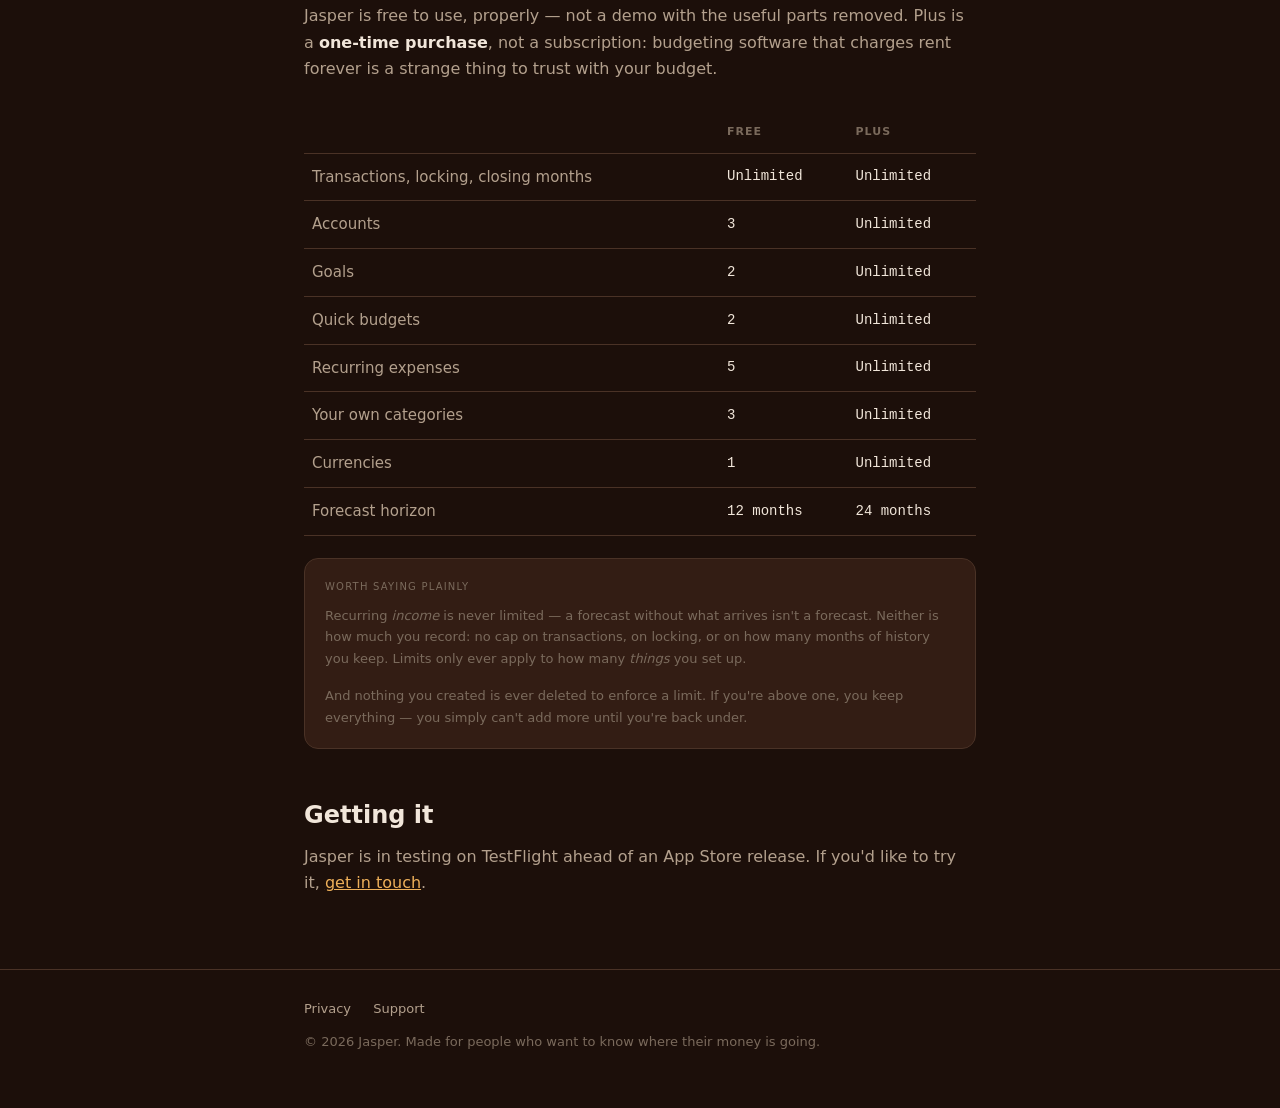
==== commit d9b55c13: "Show the Dashboard's real forecast cards" ====
--- a/index.html
+++ b/index.html
@@ -58,116 +58,74 @@
     something you discover.
   </p>
 
-  <div class="figure forecast" role="img" aria-label="Six forecast months. September, October, January and February are sunny and end comfortably. November is cloudy and tight. December is rainy and ends below zero.">
-      <div class="fc-row sunny">
-        <span class="fc-month">Sep</span>
-        <span class="fc-wx"><svg class="wx" viewBox="0 0 24 24" aria-hidden="true">
-  <circle cx="12" cy="12" r="4.2" fill="none" stroke="currentColor" stroke-width="1.8" stroke-linecap="round" stroke-linejoin="round"/>
-  <line x1="12" y1="2.5" x2="12" y2="5" fill="none" stroke="currentColor" stroke-width="1.8" stroke-linecap="round" stroke-linejoin="round"/>
-  <line x1="12" y1="19" x2="12" y2="21.5" fill="none" stroke="currentColor" stroke-width="1.8" stroke-linecap="round" stroke-linejoin="round"/>
-  <line x1="2.5" y1="12" x2="5" y2="12" fill="none" stroke="currentColor" stroke-width="1.8" stroke-linecap="round" stroke-linejoin="round"/>
-  <line x1="19" y1="12" x2="21.5" y2="12" fill="none" stroke="currentColor" stroke-width="1.8" stroke-linecap="round" stroke-linejoin="round"/>
-  <line x1="5.1" y1="5.1" x2="6.8" y2="6.8" fill="none" stroke="currentColor" stroke-width="1.8" stroke-linecap="round" stroke-linejoin="round"/>
-  <line x1="17.2" y1="17.2" x2="18.9" y2="18.9" fill="none" stroke="currentColor" stroke-width="1.8" stroke-linecap="round" stroke-linejoin="round"/>
-  <line x1="5.1" y1="18.9" x2="6.8" y2="17.2" fill="none" stroke="currentColor" stroke-width="1.8" stroke-linecap="round" stroke-linejoin="round"/>
-  <line x1="17.2" y1="6.8" x2="18.9" y2="5.1" fill="none" stroke="currentColor" stroke-width="1.8" stroke-linecap="round" stroke-linejoin="round"/>
-</svg></span>
-        <span class="fc-bar"><i style="width:78%"></i></span>
-        <span class="fc-amt">$4,120</span>
-      </div>
-      <div class="fc-row sunny">
-        <span class="fc-month">Oct</span>
-        <span class="fc-wx"><svg class="wx" viewBox="0 0 24 24" aria-hidden="true">
-  <circle cx="12" cy="12" r="4.2" fill="none" stroke="currentColor" stroke-width="1.8" stroke-linecap="round" stroke-linejoin="round"/>
-  <line x1="12" y1="2.5" x2="12" y2="5" fill="none" stroke="currentColor" stroke-width="1.8" stroke-linecap="round" stroke-linejoin="round"/>
-  <line x1="12" y1="19" x2="12" y2="21.5" fill="none" stroke="currentColor" stroke-width="1.8" stroke-linecap="round" stroke-linejoin="round"/>
-  <line x1="2.5" y1="12" x2="5" y2="12" fill="none" stroke="currentColor" stroke-width="1.8" stroke-linecap="round" stroke-linejoin="round"/>
-  <line x1="19" y1="12" x2="21.5" y2="12" fill="none" stroke="currentColor" stroke-width="1.8" stroke-linecap="round" stroke-linejoin="round"/>
-  <line x1="5.1" y1="5.1" x2="6.8" y2="6.8" fill="none" stroke="currentColor" stroke-width="1.8" stroke-linecap="round" stroke-linejoin="round"/>
-  <line x1="17.2" y1="17.2" x2="18.9" y2="18.9" fill="none" stroke="currentColor" stroke-width="1.8" stroke-linecap="round" stroke-linejoin="round"/>
-  <line x1="5.1" y1="18.9" x2="6.8" y2="17.2" fill="none" stroke="currentColor" stroke-width="1.8" stroke-linecap="round" stroke-linejoin="round"/>
-  <line x1="17.2" y1="6.8" x2="18.9" y2="5.1" fill="none" stroke="currentColor" stroke-width="1.8" stroke-linecap="round" stroke-linejoin="round"/>
-</svg></span>
-        <span class="fc-bar"><i style="width:71%"></i></span>
-        <span class="fc-amt">$3,740</span>
-      </div>
-      <div class="fc-row cloudy">
-        <span class="fc-month">Nov</span>
-        <span class="fc-wx"><svg class="wx" viewBox="0 0 24 24" aria-hidden="true">
-  <path d="M6.5 18h11a3.5 3.5 0 0 0 .5-6.96A5 5 0 0 0 8.2 9.1 4 4 0 0 0 6.5 18z" fill="none" stroke="currentColor" stroke-width="1.8" stroke-linecap="round" stroke-linejoin="round"/>
-</svg></span>
-        <span class="fc-bar"><i style="width:38%"></i></span>
-        <span class="fc-amt">$1,980</span>
-      </div>
-      <div class="fc-row rainy">
-        <span class="fc-month">Dec</span>
-        <span class="fc-wx"><svg class="wx" viewBox="0 0 24 24" aria-hidden="true">
-  <path d="M6.5 14.5h10a3.2 3.2 0 0 0 .4-6.38A4.6 4.6 0 0 0 8 6.6 3.6 3.6 0 0 0 6.5 14.5z" fill="none" stroke="currentColor" stroke-width="1.8" stroke-linecap="round" stroke-linejoin="round"/>
-  <line x1="8" y1="17" x2="7" y2="20" fill="none" stroke="currentColor" stroke-width="1.8" stroke-linecap="round" stroke-linejoin="round"/>
-  <line x1="12" y1="17" x2="11" y2="20" fill="none" stroke="currentColor" stroke-width="1.8" stroke-linecap="round" stroke-linejoin="round"/>
-  <line x1="16" y1="17" x2="15" y2="20" fill="none" stroke="currentColor" stroke-width="1.8" stroke-linecap="round" stroke-linejoin="round"/>
-</svg></span>
-        <span class="fc-bar"><i style="width:12%"></i></span>
-        <span class="fc-amt">−$310</span>
-      </div>
-      <div class="fc-row sunny">
-        <span class="fc-month">Jan</span>
-        <span class="fc-wx"><svg class="wx" viewBox="0 0 24 24" aria-hidden="true">
-  <circle cx="12" cy="12" r="4.2" fill="none" stroke="currentColor" stroke-width="1.8" stroke-linecap="round" stroke-linejoin="round"/>
-  <line x1="12" y1="2.5" x2="12" y2="5" fill="none" stroke="currentColor" stroke-width="1.8" stroke-linecap="round" stroke-linejoin="round"/>
-  <line x1="12" y1="19" x2="12" y2="21.5" fill="none" stroke="currentColor" stroke-width="1.8" stroke-linecap="round" stroke-linejoin="round"/>
-  <line x1="2.5" y1="12" x2="5" y2="12" fill="none" stroke="currentColor" stroke-width="1.8" stroke-linecap="round" stroke-linejoin="round"/>
-  <line x1="19" y1="12" x2="21.5" y2="12" fill="none" stroke="currentColor" stroke-width="1.8" stroke-linecap="round" stroke-linejoin="round"/>
-  <line x1="5.1" y1="5.1" x2="6.8" y2="6.8" fill="none" stroke="currentColor" stroke-width="1.8" stroke-linecap="round" stroke-linejoin="round"/>
-  <line x1="17.2" y1="17.2" x2="18.9" y2="18.9" fill="none" stroke="currentColor" stroke-width="1.8" stroke-linecap="round" stroke-linejoin="round"/>
-  <line x1="5.1" y1="18.9" x2="6.8" y2="17.2" fill="none" stroke="currentColor" stroke-width="1.8" stroke-linecap="round" stroke-linejoin="round"/>
-  <line x1="17.2" y1="6.8" x2="18.9" y2="5.1" fill="none" stroke="currentColor" stroke-width="1.8" stroke-linecap="round" stroke-linejoin="round"/>
-</svg></span>
-        <span class="fc-bar"><i style="width:64%"></i></span>
-        <span class="fc-amt">$3,350</span>
-      </div>
-      <div class="fc-row sunny">
-        <span class="fc-month">Feb</span>
-        <span class="fc-wx"><svg class="wx" viewBox="0 0 24 24" aria-hidden="true">
-  <circle cx="12" cy="12" r="4.2" fill="none" stroke="currentColor" stroke-width="1.8" stroke-linecap="round" stroke-linejoin="round"/>
-  <line x1="12" y1="2.5" x2="12" y2="5" fill="none" stroke="currentColor" stroke-width="1.8" stroke-linecap="round" stroke-linejoin="round"/>
-  <line x1="12" y1="19" x2="12" y2="21.5" fill="none" stroke="currentColor" stroke-width="1.8" stroke-linecap="round" stroke-linejoin="round"/>
-  <line x1="2.5" y1="12" x2="5" y2="12" fill="none" stroke="currentColor" stroke-width="1.8" stroke-linecap="round" stroke-linejoin="round"/>
-  <line x1="19" y1="12" x2="21.5" y2="12" fill="none" stroke="currentColor" stroke-width="1.8" stroke-linecap="round" stroke-linejoin="round"/>
-  <line x1="5.1" y1="5.1" x2="6.8" y2="6.8" fill="none" stroke="currentColor" stroke-width="1.8" stroke-linecap="round" stroke-linejoin="round"/>
-  <line x1="17.2" y1="17.2" x2="18.9" y2="18.9" fill="none" stroke="currentColor" stroke-width="1.8" stroke-linecap="round" stroke-linejoin="round"/>
-  <line x1="5.1" y1="18.9" x2="6.8" y2="17.2" fill="none" stroke="currentColor" stroke-width="1.8" stroke-linecap="round" stroke-linejoin="round"/>
-  <line x1="17.2" y1="6.8" x2="18.9" y2="5.1" fill="none" stroke="currentColor" stroke-width="1.8" stroke-linecap="round" stroke-linejoin="round"/>
-</svg></span>
-        <span class="fc-bar"><i style="width:80%"></i></span>
-        <span class="fc-amt">$4,210</span>
-      </div>
-      <div class="fc-legend">
-        <span class="sunny"><svg class="wx" viewBox="0 0 24 24" aria-hidden="true">
-  <circle cx="12" cy="12" r="4.2" fill="none" stroke="currentColor" stroke-width="1.8" stroke-linecap="round" stroke-linejoin="round"/>
-  <line x1="12" y1="2.5" x2="12" y2="5" fill="none" stroke="currentColor" stroke-width="1.8" stroke-linecap="round" stroke-linejoin="round"/>
-  <line x1="12" y1="19" x2="12" y2="21.5" fill="none" stroke="currentColor" stroke-width="1.8" stroke-linecap="round" stroke-linejoin="round"/>
-  <line x1="2.5" y1="12" x2="5" y2="12" fill="none" stroke="currentColor" stroke-width="1.8" stroke-linecap="round" stroke-linejoin="round"/>
-  <line x1="19" y1="12" x2="21.5" y2="12" fill="none" stroke="currentColor" stroke-width="1.8" stroke-linecap="round" stroke-linejoin="round"/>
-  <line x1="5.1" y1="5.1" x2="6.8" y2="6.8" fill="none" stroke="currentColor" stroke-width="1.8" stroke-linecap="round" stroke-linejoin="round"/>
-  <line x1="17.2" y1="17.2" x2="18.9" y2="18.9" fill="none" stroke="currentColor" stroke-width="1.8" stroke-linecap="round" stroke-linejoin="round"/>
-  <line x1="5.1" y1="18.9" x2="6.8" y2="17.2" fill="none" stroke="currentColor" stroke-width="1.8" stroke-linecap="round" stroke-linejoin="round"/>
-  <line x1="17.2" y1="6.8" x2="18.9" y2="5.1" fill="none" stroke="currentColor" stroke-width="1.8" stroke-linecap="round" stroke-linejoin="round"/>
-</svg> Sunny — ends comfortably</span>
-        <span class="cloudy"><svg class="wx" viewBox="0 0 24 24" aria-hidden="true">
-  <path d="M6.5 18h11a3.5 3.5 0 0 0 .5-6.96A5 5 0 0 0 8.2 9.1 4 4 0 0 0 6.5 18z" fill="none" stroke="currentColor" stroke-width="1.8" stroke-linecap="round" stroke-linejoin="round"/>
-</svg> Cloudy — tight</span>
-        <span class="rainy"><svg class="wx" viewBox="0 0 24 24" aria-hidden="true">
-  <path d="M6.5 14.5h10a3.2 3.2 0 0 0 .4-6.38A4.6 4.6 0 0 0 8 6.6 3.6 3.6 0 0 0 6.5 14.5z" fill="none" stroke="currentColor" stroke-width="1.8" stroke-linecap="round" stroke-linejoin="round"/>
-  <line x1="8" y1="17" x2="7" y2="20" fill="none" stroke="currentColor" stroke-width="1.8" stroke-linecap="round" stroke-linejoin="round"/>
-  <line x1="12" y1="17" x2="11" y2="20" fill="none" stroke="currentColor" stroke-width="1.8" stroke-linecap="round" stroke-linejoin="round"/>
-  <line x1="16" y1="17" x2="15" y2="20" fill="none" stroke="currentColor" stroke-width="1.8" stroke-linecap="round" stroke-linejoin="round"/>
-</svg> Rainy — ends short</span>
-      </div>
-      <p class="fig-note">
-        December is four months away and already visible. That is four months to move something,
-        rather than four months of not knowing.
-      </p>
+  <div class="figure">
+    <div class="strip" role="img" aria-label="Seven forecast months. September, October, January, February and March are sunny. November is cloudy and tight. December is rainy and ends 310 dollars below zero, which also makes January open below zero.">
+      <div class="fcard sunny">
+        <svg class="wx" viewBox="0 0 24 24" aria-hidden="true"><circle cx="12" cy="12" r="4.2" fill="none" stroke="currentColor" stroke-width="1.8" stroke-linecap="round" stroke-linejoin="round"/><line x1="12" y1="2.5" x2="12" y2="5" fill="none" stroke="currentColor" stroke-width="1.8" stroke-linecap="round" stroke-linejoin="round"/><line x1="12" y1="19" x2="12" y2="21.5" fill="none" stroke="currentColor" stroke-width="1.8" stroke-linecap="round" stroke-linejoin="round"/><line x1="2.5" y1="12" x2="5" y2="12" fill="none" stroke="currentColor" stroke-width="1.8" stroke-linecap="round" stroke-linejoin="round"/><line x1="19" y1="12" x2="21.5" y2="12" fill="none" stroke="currentColor" stroke-width="1.8" stroke-linecap="round" stroke-linejoin="round"/><line x1="5.1" y1="5.1" x2="6.8" y2="6.8" fill="none" stroke="currentColor" stroke-width="1.8" stroke-linecap="round" stroke-linejoin="round"/><line x1="17.2" y1="17.2" x2="18.9" y2="18.9" fill="none" stroke="currentColor" stroke-width="1.8" stroke-linecap="round" stroke-linejoin="round"/><line x1="5.1" y1="18.9" x2="6.8" y2="17.2" fill="none" stroke="currentColor" stroke-width="1.8" stroke-linecap="round" stroke-linejoin="round"/><line x1="17.2" y1="6.8" x2="18.9" y2="5.1" fill="none" stroke="currentColor" stroke-width="1.8" stroke-linecap="round" stroke-linejoin="round"/></svg>
+        <div class="fm">Sep 2026</div>
+        <dl>
+          <div class="r"><dt>Beg</dt><dd>$2,181</dd></div>
+          <div class="r"><dt>End</dt><dd>$4,120</dd></div>
+        </dl>
+      </div>
+      <div class="fcard sunny">
+        <svg class="wx" viewBox="0 0 24 24" aria-hidden="true"><circle cx="12" cy="12" r="4.2" fill="none" stroke="currentColor" stroke-width="1.8" stroke-linecap="round" stroke-linejoin="round"/><line x1="12" y1="2.5" x2="12" y2="5" fill="none" stroke="currentColor" stroke-width="1.8" stroke-linecap="round" stroke-linejoin="round"/><line x1="12" y1="19" x2="12" y2="21.5" fill="none" stroke="currentColor" stroke-width="1.8" stroke-linecap="round" stroke-linejoin="round"/><line x1="2.5" y1="12" x2="5" y2="12" fill="none" stroke="currentColor" stroke-width="1.8" stroke-linecap="round" stroke-linejoin="round"/><line x1="19" y1="12" x2="21.5" y2="12" fill="none" stroke="currentColor" stroke-width="1.8" stroke-linecap="round" stroke-linejoin="round"/><line x1="5.1" y1="5.1" x2="6.8" y2="6.8" fill="none" stroke="currentColor" stroke-width="1.8" stroke-linecap="round" stroke-linejoin="round"/><line x1="17.2" y1="17.2" x2="18.9" y2="18.9" fill="none" stroke="currentColor" stroke-width="1.8" stroke-linecap="round" stroke-linejoin="round"/><line x1="5.1" y1="18.9" x2="6.8" y2="17.2" fill="none" stroke="currentColor" stroke-width="1.8" stroke-linecap="round" stroke-linejoin="round"/><line x1="17.2" y1="6.8" x2="18.9" y2="5.1" fill="none" stroke="currentColor" stroke-width="1.8" stroke-linecap="round" stroke-linejoin="round"/></svg>
+        <div class="fm">Oct 2026</div>
+        <dl>
+          <div class="r"><dt>Beg</dt><dd>$4,120</dd></div>
+          <div class="r"><dt>End</dt><dd>$3,740</dd></div>
+        </dl>
+      </div>
+      <div class="fcard cloudy">
+        <svg class="wx" viewBox="0 0 24 24" aria-hidden="true"><path d="M6.5 18h11a3.5 3.5 0 0 0 .5-6.96A5 5 0 0 0 8.2 9.1 4 4 0 0 0 6.5 18z" fill="none" stroke="currentColor" stroke-width="1.8" stroke-linecap="round" stroke-linejoin="round"/></svg>
+        <div class="fm">Nov 2026</div>
+        <dl>
+          <div class="r"><dt>Beg</dt><dd>$3,740</dd></div>
+          <div class="r"><dt>End</dt><dd>$1,980</dd></div>
+        </dl>
+      </div>
+      <div class="fcard rainy">
+        <svg class="wx" viewBox="0 0 24 24" aria-hidden="true"><path d="M6.5 14.5h10a3.2 3.2 0 0 0 .4-6.38A4.6 4.6 0 0 0 8 6.6 3.6 3.6 0 0 0 6.5 14.5z" fill="none" stroke="currentColor" stroke-width="1.8" stroke-linecap="round" stroke-linejoin="round"/><line x1="8" y1="17" x2="7" y2="20" fill="none" stroke="currentColor" stroke-width="1.8" stroke-linecap="round" stroke-linejoin="round"/><line x1="12" y1="17" x2="11" y2="20" fill="none" stroke="currentColor" stroke-width="1.8" stroke-linecap="round" stroke-linejoin="round"/><line x1="16" y1="17" x2="15" y2="20" fill="none" stroke="currentColor" stroke-width="1.8" stroke-linecap="round" stroke-linejoin="round"/></svg>
+        <div class="fm">Dec 2026</div>
+        <dl>
+          <div class="r"><dt>Beg</dt><dd>$1,980</dd></div>
+          <div class="r"><dt>End</dt><dd class="neg">−$310</dd></div>
+        </dl>
+      </div>
+      <div class="fcard sunny">
+        <svg class="wx" viewBox="0 0 24 24" aria-hidden="true"><circle cx="12" cy="12" r="4.2" fill="none" stroke="currentColor" stroke-width="1.8" stroke-linecap="round" stroke-linejoin="round"/><line x1="12" y1="2.5" x2="12" y2="5" fill="none" stroke="currentColor" stroke-width="1.8" stroke-linecap="round" stroke-linejoin="round"/><line x1="12" y1="19" x2="12" y2="21.5" fill="none" stroke="currentColor" stroke-width="1.8" stroke-linecap="round" stroke-linejoin="round"/><line x1="2.5" y1="12" x2="5" y2="12" fill="none" stroke="currentColor" stroke-width="1.8" stroke-linecap="round" stroke-linejoin="round"/><line x1="19" y1="12" x2="21.5" y2="12" fill="none" stroke="currentColor" stroke-width="1.8" stroke-linecap="round" stroke-linejoin="round"/><line x1="5.1" y1="5.1" x2="6.8" y2="6.8" fill="none" stroke="currentColor" stroke-width="1.8" stroke-linecap="round" stroke-linejoin="round"/><line x1="17.2" y1="17.2" x2="18.9" y2="18.9" fill="none" stroke="currentColor" stroke-width="1.8" stroke-linecap="round" stroke-linejoin="round"/><line x1="5.1" y1="18.9" x2="6.8" y2="17.2" fill="none" stroke="currentColor" stroke-width="1.8" stroke-linecap="round" stroke-linejoin="round"/><line x1="17.2" y1="6.8" x2="18.9" y2="5.1" fill="none" stroke="currentColor" stroke-width="1.8" stroke-linecap="round" stroke-linejoin="round"/></svg>
+        <div class="fm">Jan 2027</div>
+        <dl>
+          <div class="r"><dt>Beg</dt><dd class="neg">−$310</dd></div>
+          <div class="r"><dt>End</dt><dd>$3,350</dd></div>
+        </dl>
+      </div>
+      <div class="fcard sunny">
+        <svg class="wx" viewBox="0 0 24 24" aria-hidden="true"><circle cx="12" cy="12" r="4.2" fill="none" stroke="currentColor" stroke-width="1.8" stroke-linecap="round" stroke-linejoin="round"/><line x1="12" y1="2.5" x2="12" y2="5" fill="none" stroke="currentColor" stroke-width="1.8" stroke-linecap="round" stroke-linejoin="round"/><line x1="12" y1="19" x2="12" y2="21.5" fill="none" stroke="currentColor" stroke-width="1.8" stroke-linecap="round" stroke-linejoin="round"/><line x1="2.5" y1="12" x2="5" y2="12" fill="none" stroke="currentColor" stroke-width="1.8" stroke-linecap="round" stroke-linejoin="round"/><line x1="19" y1="12" x2="21.5" y2="12" fill="none" stroke="currentColor" stroke-width="1.8" stroke-linecap="round" stroke-linejoin="round"/><line x1="5.1" y1="5.1" x2="6.8" y2="6.8" fill="none" stroke="currentColor" stroke-width="1.8" stroke-linecap="round" stroke-linejoin="round"/><line x1="17.2" y1="17.2" x2="18.9" y2="18.9" fill="none" stroke="currentColor" stroke-width="1.8" stroke-linecap="round" stroke-linejoin="round"/><line x1="5.1" y1="18.9" x2="6.8" y2="17.2" fill="none" stroke="currentColor" stroke-width="1.8" stroke-linecap="round" stroke-linejoin="round"/><line x1="17.2" y1="6.8" x2="18.9" y2="5.1" fill="none" stroke="currentColor" stroke-width="1.8" stroke-linecap="round" stroke-linejoin="round"/></svg>
+        <div class="fm">Feb 2027</div>
+        <dl>
+          <div class="r"><dt>Beg</dt><dd>$3,350</dd></div>
+          <div class="r"><dt>End</dt><dd>$4,210</dd></div>
+        </dl>
+      </div>
+      <div class="fcard sunny">
+        <svg class="wx" viewBox="0 0 24 24" aria-hidden="true"><circle cx="12" cy="12" r="4.2" fill="none" stroke="currentColor" stroke-width="1.8" stroke-linecap="round" stroke-linejoin="round"/><line x1="12" y1="2.5" x2="12" y2="5" fill="none" stroke="currentColor" stroke-width="1.8" stroke-linecap="round" stroke-linejoin="round"/><line x1="12" y1="19" x2="12" y2="21.5" fill="none" stroke="currentColor" stroke-width="1.8" stroke-linecap="round" stroke-linejoin="round"/><line x1="2.5" y1="12" x2="5" y2="12" fill="none" stroke="currentColor" stroke-width="1.8" stroke-linecap="round" stroke-linejoin="round"/><line x1="19" y1="12" x2="21.5" y2="12" fill="none" stroke="currentColor" stroke-width="1.8" stroke-linecap="round" stroke-linejoin="round"/><line x1="5.1" y1="5.1" x2="6.8" y2="6.8" fill="none" stroke="currentColor" stroke-width="1.8" stroke-linecap="round" stroke-linejoin="round"/><line x1="17.2" y1="17.2" x2="18.9" y2="18.9" fill="none" stroke="currentColor" stroke-width="1.8" stroke-linecap="round" stroke-linejoin="round"/><line x1="5.1" y1="18.9" x2="6.8" y2="17.2" fill="none" stroke="currentColor" stroke-width="1.8" stroke-linecap="round" stroke-linejoin="round"/><line x1="17.2" y1="6.8" x2="18.9" y2="5.1" fill="none" stroke="currentColor" stroke-width="1.8" stroke-linecap="round" stroke-linejoin="round"/></svg>
+        <div class="fm">Mar 2027</div>
+        <dl>
+          <div class="r"><dt>Beg</dt><dd>$4,210</dd></div>
+          <div class="r"><dt>End</dt><dd>$6,900</dd></div>
+        </dl>
+      </div>
+    </div>
+    <div class="wx-key">
+      <span class="sunny"><svg class="wx" viewBox="0 0 24 24" aria-hidden="true"><circle cx="12" cy="12" r="4.2" fill="none" stroke="currentColor" stroke-width="1.8" stroke-linecap="round" stroke-linejoin="round"/><line x1="12" y1="2.5" x2="12" y2="5" fill="none" stroke="currentColor" stroke-width="1.8" stroke-linecap="round" stroke-linejoin="round"/><line x1="12" y1="19" x2="12" y2="21.5" fill="none" stroke="currentColor" stroke-width="1.8" stroke-linecap="round" stroke-linejoin="round"/><line x1="2.5" y1="12" x2="5" y2="12" fill="none" stroke="currentColor" stroke-width="1.8" stroke-linecap="round" stroke-linejoin="round"/><line x1="19" y1="12" x2="21.5" y2="12" fill="none" stroke="currentColor" stroke-width="1.8" stroke-linecap="round" stroke-linejoin="round"/><line x1="5.1" y1="5.1" x2="6.8" y2="6.8" fill="none" stroke="currentColor" stroke-width="1.8" stroke-linecap="round" stroke-linejoin="round"/><line x1="17.2" y1="17.2" x2="18.9" y2="18.9" fill="none" stroke="currentColor" stroke-width="1.8" stroke-linecap="round" stroke-linejoin="round"/><line x1="5.1" y1="18.9" x2="6.8" y2="17.2" fill="none" stroke="currentColor" stroke-width="1.8" stroke-linecap="round" stroke-linejoin="round"/><line x1="17.2" y1="6.8" x2="18.9" y2="5.1" fill="none" stroke="currentColor" stroke-width="1.8" stroke-linecap="round" stroke-linejoin="round"/></svg> Sunny</span>
+      <span class="cloudy"><svg class="wx" viewBox="0 0 24 24" aria-hidden="true"><path d="M6.5 18h11a3.5 3.5 0 0 0 .5-6.96A5 5 0 0 0 8.2 9.1 4 4 0 0 0 6.5 18z" fill="none" stroke="currentColor" stroke-width="1.8" stroke-linecap="round" stroke-linejoin="round"/></svg> Cloudy</span>
+      <span class="rainy"><svg class="wx" viewBox="0 0 24 24" aria-hidden="true"><path d="M6.5 14.5h10a3.2 3.2 0 0 0 .4-6.38A4.6 4.6 0 0 0 8 6.6 3.6 3.6 0 0 0 6.5 14.5z" fill="none" stroke="currentColor" stroke-width="1.8" stroke-linecap="round" stroke-linejoin="round"/><line x1="8" y1="17" x2="7" y2="20" fill="none" stroke="currentColor" stroke-width="1.8" stroke-linecap="round" stroke-linejoin="round"/><line x1="12" y1="17" x2="11" y2="20" fill="none" stroke="currentColor" stroke-width="1.8" stroke-linecap="round" stroke-linejoin="round"/><line x1="16" y1="17" x2="15" y2="20" fill="none" stroke="currentColor" stroke-width="1.8" stroke-linecap="round" stroke-linejoin="round"/></svg> Rainy</span>
+    </div>
+    <p class="fig-note">
+      Each month opens exactly where the last one closed. December is four months away and
+      already visible — four months to move something, rather than four months of not knowing.
+    </p>
   </div>
   <p>
     Quarterly insurance, an annual renewal, the card bill that lands the same week as rent — the
--- a/style.css
+++ b/style.css
@@ -226,6 +226,33 @@
 }
 
 
+/* --- hero -------------------------------------------------------------- */
+.hero-mark { width: 62px; height: 62px; border-radius: 14px; display: block; margin-bottom: 22px; }
+
+/* --- screenshots ------------------------------------------------------- */
+.shots {
+  display: grid;
+  grid-template-columns: repeat(3, 1fr);
+  gap: 16px;
+  margin: 22px 0 8px;
+}
+@media (max-width: 620px) { .shots { grid-template-columns: 1fr 1fr; gap: 12px; } }
+.shot { margin: 0; }
+.shot img {
+  width: 100%;
+  display: block;
+  border-radius: 18px;
+  border: 1px solid var(--line);
+  background: var(--surface);
+}
+.shot figcaption {
+  margin-top: 9px;
+  font-size: 12px;
+  line-height: 1.45;
+  color: var(--ink-faint);
+}
+
+
 /* The forecast strip: months as bars, each carrying its own weather. Same
    sunny / cloudy / rainy language the app uses on the Dashboard. */
 .forecast { padding: 6px 4px 4px; }
@@ -251,12 +278,69 @@
 .dot { width: 10px; height: 10px; border-radius: 3px; flex: none; }
 
 
-/* The app's WeatherIcon, drawn at the size the strip needs. `currentColor`
-   lets each row's status colour the glyph without a second rule per state. */
-.wx { width: 20px; height: 20px; display: block; }
-.fc-wx { display: grid; place-items: center; }
-.sunny  .fc-wx, .fc-legend .sunny  { color: var(--positive); }
-.cloudy .fc-wx, .fc-legend .cloudy { color: var(--accent); }
-.rainy  .fc-wx, .fc-legend .rainy  { color: #d97a3b; }
-.fc-legend span { align-items: center; }
-.fc-legend .wx { width: 15px; height: 15px; }
+
+
+/* ---------------------------------------------------------------------------
+   The Dashboard's forecast cards.
+
+   Rebuilt from components/ForecastStrip.tsx: 108px wide, weather at the top,
+   the month, then beginning and ending balances. Colours are the app's own
+   WEATHER tokens — a yellow sun, a slate cloud, a darker slate rain — not a
+   traffic-light palette invented for the web.
+   --------------------------------------------------------------------------- */
+.strip {
+  display: flex;
+  gap: 10px;
+  overflow-x: auto;
+  padding: 4px 4px 14px;
+  scroll-snap-type: x proximity;
+  -webkit-overflow-scrolling: touch;
+}
+.strip::-webkit-scrollbar { height: 6px; }
+.strip::-webkit-scrollbar-thumb { background: var(--line); border-radius: 3px; }
+
+.fcard {
+  flex: none;
+  width: 108px;
+  background: var(--surface);
+  border: 1px solid var(--line);
+  border-radius: 14px;
+  padding: 12px 10px;
+  text-align: center;
+  scroll-snap-align: start;
+}
+.fcard .wx { width: 26px; height: 26px; margin: 0 auto 6px; display: block; }
+.fcard .fm {
+  font-family: var(--display);
+  font-weight: 700;
+  font-size: 13px;
+  color: var(--ink);
+  margin-bottom: 8px;
+}
+.fcard dl { margin: 0; display: grid; gap: 3px; }
+.fcard .r { display: flex; justify-content: space-between; gap: 4px; align-items: baseline; }
+.fcard dt {
+  font-family: var(--display);
+  font-size: 9px;
+  letter-spacing: 0.3px;
+  text-transform: uppercase;
+  color: var(--ink-faint);
+}
+.fcard dd {
+  margin: 0;
+  font-family: var(--mono);
+  font-size: 11px;
+  font-weight: 600;
+  color: var(--ink-dim);
+}
+/* Below zero uses the fixed semantic red, never the theme accent — being
+   overdrawn means the same thing in every currency. */
+.fcard dd.neg { color: #d97a3b; }
+
+.sunny  .wx { color: #f5c518; }
+.cloudy .wx { color: #9aa5b1; }
+.rainy  .wx { color: #64707c; }
+
+.wx-key { display: flex; gap: 18px; flex-wrap: wrap; padding: 2px 4px 4px; }
+.wx-key span { display: flex; align-items: center; gap: 7px; font-size: 12px; color: var(--ink-faint); }
+.wx-key .wx { width: 17px; height: 17px; }
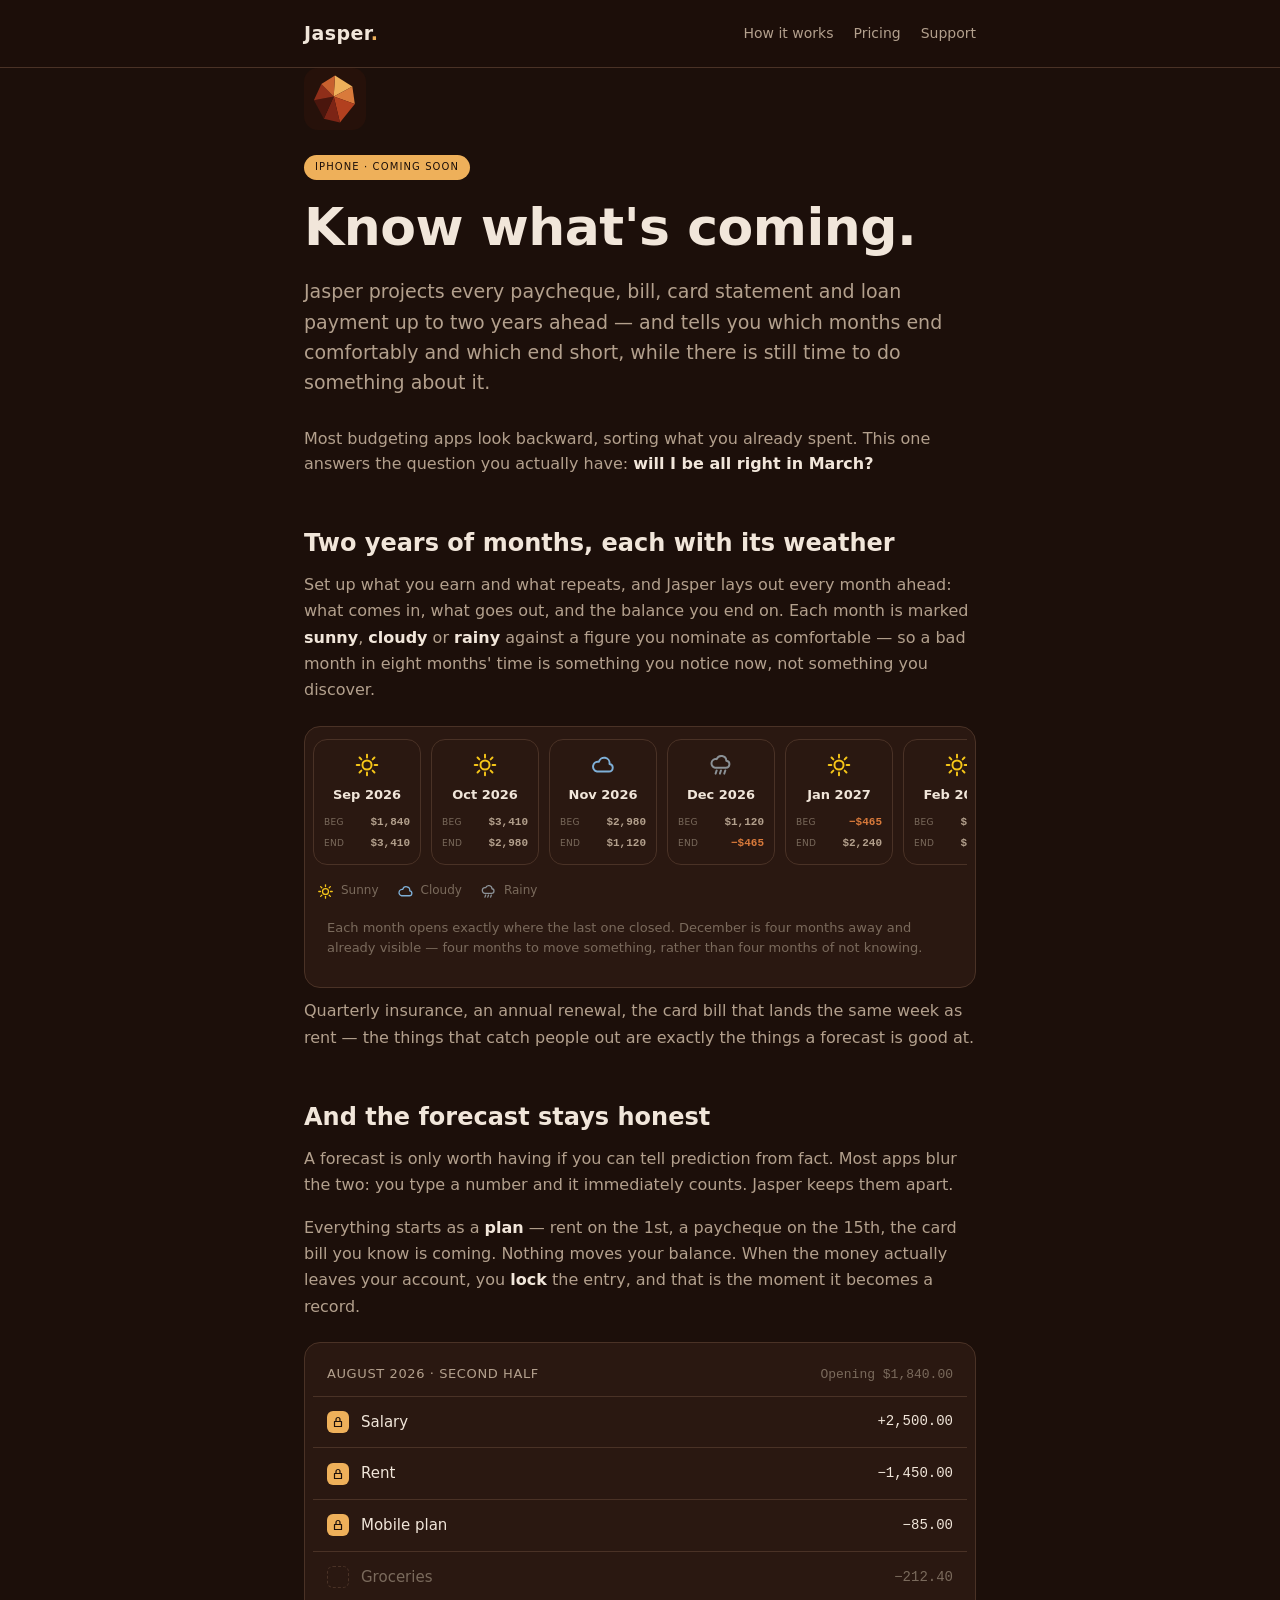
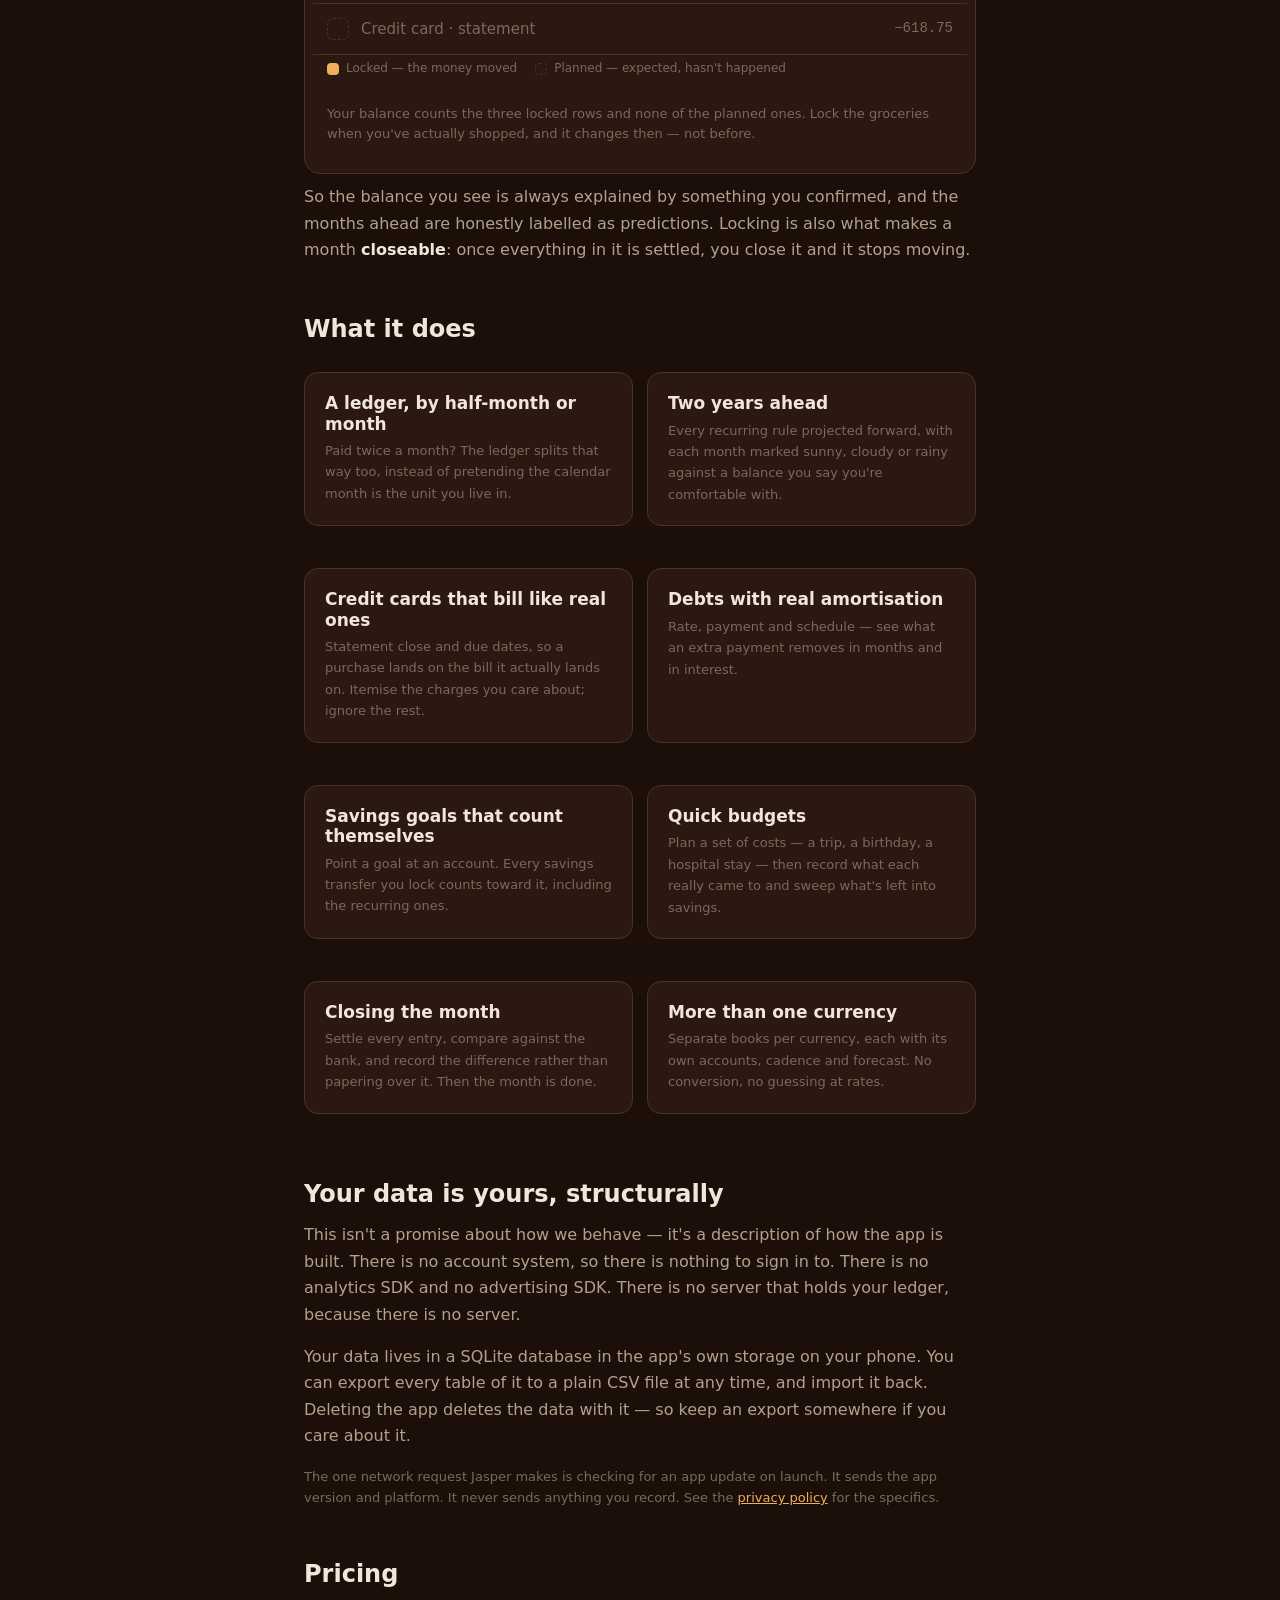
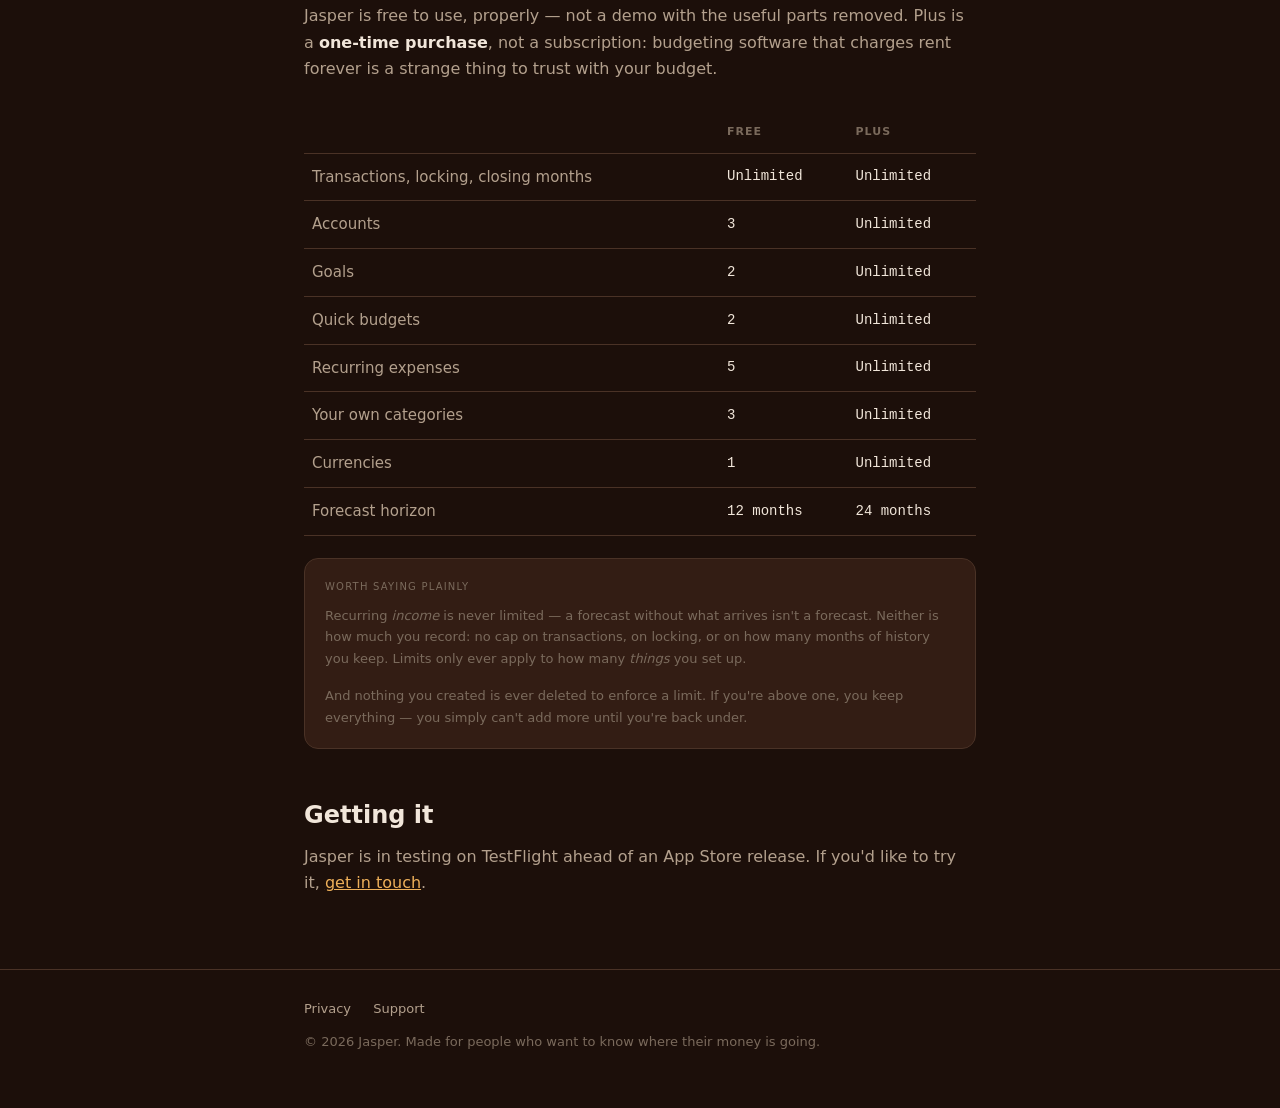
==== commit 6bb919a2: "Use invented figures on the site, not real ones" ====
--- a/index.html
+++ b/index.html
@@ -59,61 +59,61 @@
   </p>
 
   <div class="figure">
-    <div class="strip" role="img" aria-label="Seven forecast months. September, October, January, February and March are sunny. November is cloudy and tight. December is rainy and ends 310 dollars below zero, which also makes January open below zero.">
+    <div class="strip" role="img" aria-label="Seven forecast months. September, October, January, February and March are sunny. November is cloudy and tight. December is rainy and ends 465 dollars below zero, which also makes January open below zero.">
       <div class="fcard sunny">
         <svg class="wx" viewBox="0 0 24 24" aria-hidden="true"><circle cx="12" cy="12" r="4.2" fill="none" stroke="currentColor" stroke-width="1.8" stroke-linecap="round" stroke-linejoin="round"/><line x1="12" y1="2.5" x2="12" y2="5" fill="none" stroke="currentColor" stroke-width="1.8" stroke-linecap="round" stroke-linejoin="round"/><line x1="12" y1="19" x2="12" y2="21.5" fill="none" stroke="currentColor" stroke-width="1.8" stroke-linecap="round" stroke-linejoin="round"/><line x1="2.5" y1="12" x2="5" y2="12" fill="none" stroke="currentColor" stroke-width="1.8" stroke-linecap="round" stroke-linejoin="round"/><line x1="19" y1="12" x2="21.5" y2="12" fill="none" stroke="currentColor" stroke-width="1.8" stroke-linecap="round" stroke-linejoin="round"/><line x1="5.1" y1="5.1" x2="6.8" y2="6.8" fill="none" stroke="currentColor" stroke-width="1.8" stroke-linecap="round" stroke-linejoin="round"/><line x1="17.2" y1="17.2" x2="18.9" y2="18.9" fill="none" stroke="currentColor" stroke-width="1.8" stroke-linecap="round" stroke-linejoin="round"/><line x1="5.1" y1="18.9" x2="6.8" y2="17.2" fill="none" stroke="currentColor" stroke-width="1.8" stroke-linecap="round" stroke-linejoin="round"/><line x1="17.2" y1="6.8" x2="18.9" y2="5.1" fill="none" stroke="currentColor" stroke-width="1.8" stroke-linecap="round" stroke-linejoin="round"/></svg>
         <div class="fm">Sep 2026</div>
         <dl>
-          <div class="r"><dt>Beg</dt><dd>$2,181</dd></div>
-          <div class="r"><dt>End</dt><dd>$4,120</dd></div>
+          <div class="r"><dt>Beg</dt><dd>$1,840</dd></div>
+          <div class="r"><dt>End</dt><dd>$3,410</dd></div>
         </dl>
       </div>
       <div class="fcard sunny">
         <svg class="wx" viewBox="0 0 24 24" aria-hidden="true"><circle cx="12" cy="12" r="4.2" fill="none" stroke="currentColor" stroke-width="1.8" stroke-linecap="round" stroke-linejoin="round"/><line x1="12" y1="2.5" x2="12" y2="5" fill="none" stroke="currentColor" stroke-width="1.8" stroke-linecap="round" stroke-linejoin="round"/><line x1="12" y1="19" x2="12" y2="21.5" fill="none" stroke="currentColor" stroke-width="1.8" stroke-linecap="round" stroke-linejoin="round"/><line x1="2.5" y1="12" x2="5" y2="12" fill="none" stroke="currentColor" stroke-width="1.8" stroke-linecap="round" stroke-linejoin="round"/><line x1="19" y1="12" x2="21.5" y2="12" fill="none" stroke="currentColor" stroke-width="1.8" stroke-linecap="round" stroke-linejoin="round"/><line x1="5.1" y1="5.1" x2="6.8" y2="6.8" fill="none" stroke="currentColor" stroke-width="1.8" stroke-linecap="round" stroke-linejoin="round"/><line x1="17.2" y1="17.2" x2="18.9" y2="18.9" fill="none" stroke="currentColor" stroke-width="1.8" stroke-linecap="round" stroke-linejoin="round"/><line x1="5.1" y1="18.9" x2="6.8" y2="17.2" fill="none" stroke="currentColor" stroke-width="1.8" stroke-linecap="round" stroke-linejoin="round"/><line x1="17.2" y1="6.8" x2="18.9" y2="5.1" fill="none" stroke="currentColor" stroke-width="1.8" stroke-linecap="round" stroke-linejoin="round"/></svg>
         <div class="fm">Oct 2026</div>
         <dl>
-          <div class="r"><dt>Beg</dt><dd>$4,120</dd></div>
-          <div class="r"><dt>End</dt><dd>$3,740</dd></div>
+          <div class="r"><dt>Beg</dt><dd>$3,410</dd></div>
+          <div class="r"><dt>End</dt><dd>$2,980</dd></div>
         </dl>
       </div>
       <div class="fcard cloudy">
         <svg class="wx" viewBox="0 0 24 24" aria-hidden="true"><path d="M6.5 18h11a3.5 3.5 0 0 0 .5-6.96A5 5 0 0 0 8.2 9.1 4 4 0 0 0 6.5 18z" fill="none" stroke="currentColor" stroke-width="1.8" stroke-linecap="round" stroke-linejoin="round"/></svg>
         <div class="fm">Nov 2026</div>
         <dl>
-          <div class="r"><dt>Beg</dt><dd>$3,740</dd></div>
-          <div class="r"><dt>End</dt><dd>$1,980</dd></div>
+          <div class="r"><dt>Beg</dt><dd>$2,980</dd></div>
+          <div class="r"><dt>End</dt><dd>$1,120</dd></div>
         </dl>
       </div>
       <div class="fcard rainy">
         <svg class="wx" viewBox="0 0 24 24" aria-hidden="true"><path d="M6.5 14.5h10a3.2 3.2 0 0 0 .4-6.38A4.6 4.6 0 0 0 8 6.6 3.6 3.6 0 0 0 6.5 14.5z" fill="none" stroke="currentColor" stroke-width="1.8" stroke-linecap="round" stroke-linejoin="round"/><line x1="8" y1="17" x2="7" y2="20" fill="none" stroke="currentColor" stroke-width="1.8" stroke-linecap="round" stroke-linejoin="round"/><line x1="12" y1="17" x2="11" y2="20" fill="none" stroke="currentColor" stroke-width="1.8" stroke-linecap="round" stroke-linejoin="round"/><line x1="16" y1="17" x2="15" y2="20" fill="none" stroke="currentColor" stroke-width="1.8" stroke-linecap="round" stroke-linejoin="round"/></svg>
         <div class="fm">Dec 2026</div>
         <dl>
-          <div class="r"><dt>Beg</dt><dd>$1,980</dd></div>
-          <div class="r"><dt>End</dt><dd class="neg">−$310</dd></div>
+          <div class="r"><dt>Beg</dt><dd>$1,120</dd></div>
+          <div class="r"><dt>End</dt><dd class="neg">−$465</dd></div>
         </dl>
       </div>
       <div class="fcard sunny">
         <svg class="wx" viewBox="0 0 24 24" aria-hidden="true"><circle cx="12" cy="12" r="4.2" fill="none" stroke="currentColor" stroke-width="1.8" stroke-linecap="round" stroke-linejoin="round"/><line x1="12" y1="2.5" x2="12" y2="5" fill="none" stroke="currentColor" stroke-width="1.8" stroke-linecap="round" stroke-linejoin="round"/><line x1="12" y1="19" x2="12" y2="21.5" fill="none" stroke="currentColor" stroke-width="1.8" stroke-linecap="round" stroke-linejoin="round"/><line x1="2.5" y1="12" x2="5" y2="12" fill="none" stroke="currentColor" stroke-width="1.8" stroke-linecap="round" stroke-linejoin="round"/><line x1="19" y1="12" x2="21.5" y2="12" fill="none" stroke="currentColor" stroke-width="1.8" stroke-linecap="round" stroke-linejoin="round"/><line x1="5.1" y1="5.1" x2="6.8" y2="6.8" fill="none" stroke="currentColor" stroke-width="1.8" stroke-linecap="round" stroke-linejoin="round"/><line x1="17.2" y1="17.2" x2="18.9" y2="18.9" fill="none" stroke="currentColor" stroke-width="1.8" stroke-linecap="round" stroke-linejoin="round"/><line x1="5.1" y1="18.9" x2="6.8" y2="17.2" fill="none" stroke="currentColor" stroke-width="1.8" stroke-linecap="round" stroke-linejoin="round"/><line x1="17.2" y1="6.8" x2="18.9" y2="5.1" fill="none" stroke="currentColor" stroke-width="1.8" stroke-linecap="round" stroke-linejoin="round"/></svg>
         <div class="fm">Jan 2027</div>
         <dl>
-          <div class="r"><dt>Beg</dt><dd class="neg">−$310</dd></div>
-          <div class="r"><dt>End</dt><dd>$3,350</dd></div>
+          <div class="r"><dt>Beg</dt><dd class="neg">−$465</dd></div>
+          <div class="r"><dt>End</dt><dd>$2,240</dd></div>
         </dl>
       </div>
       <div class="fcard sunny">
         <svg class="wx" viewBox="0 0 24 24" aria-hidden="true"><circle cx="12" cy="12" r="4.2" fill="none" stroke="currentColor" stroke-width="1.8" stroke-linecap="round" stroke-linejoin="round"/><line x1="12" y1="2.5" x2="12" y2="5" fill="none" stroke="currentColor" stroke-width="1.8" stroke-linecap="round" stroke-linejoin="round"/><line x1="12" y1="19" x2="12" y2="21.5" fill="none" stroke="currentColor" stroke-width="1.8" stroke-linecap="round" stroke-linejoin="round"/><line x1="2.5" y1="12" x2="5" y2="12" fill="none" stroke="currentColor" stroke-width="1.8" stroke-linecap="round" stroke-linejoin="round"/><line x1="19" y1="12" x2="21.5" y2="12" fill="none" stroke="currentColor" stroke-width="1.8" stroke-linecap="round" stroke-linejoin="round"/><line x1="5.1" y1="5.1" x2="6.8" y2="6.8" fill="none" stroke="currentColor" stroke-width="1.8" stroke-linecap="round" stroke-linejoin="round"/><line x1="17.2" y1="17.2" x2="18.9" y2="18.9" fill="none" stroke="currentColor" stroke-width="1.8" stroke-linecap="round" stroke-linejoin="round"/><line x1="5.1" y1="18.9" x2="6.8" y2="17.2" fill="none" stroke="currentColor" stroke-width="1.8" stroke-linecap="round" stroke-linejoin="round"/><line x1="17.2" y1="6.8" x2="18.9" y2="5.1" fill="none" stroke="currentColor" stroke-width="1.8" stroke-linecap="round" stroke-linejoin="round"/></svg>
         <div class="fm">Feb 2027</div>
         <dl>
-          <div class="r"><dt>Beg</dt><dd>$3,350</dd></div>
-          <div class="r"><dt>End</dt><dd>$4,210</dd></div>
+          <div class="r"><dt>Beg</dt><dd>$2,240</dd></div>
+          <div class="r"><dt>End</dt><dd>$3,180</dd></div>
         </dl>
       </div>
       <div class="fcard sunny">
         <svg class="wx" viewBox="0 0 24 24" aria-hidden="true"><circle cx="12" cy="12" r="4.2" fill="none" stroke="currentColor" stroke-width="1.8" stroke-linecap="round" stroke-linejoin="round"/><line x1="12" y1="2.5" x2="12" y2="5" fill="none" stroke="currentColor" stroke-width="1.8" stroke-linecap="round" stroke-linejoin="round"/><line x1="12" y1="19" x2="12" y2="21.5" fill="none" stroke="currentColor" stroke-width="1.8" stroke-linecap="round" stroke-linejoin="round"/><line x1="2.5" y1="12" x2="5" y2="12" fill="none" stroke="currentColor" stroke-width="1.8" stroke-linecap="round" stroke-linejoin="round"/><line x1="19" y1="12" x2="21.5" y2="12" fill="none" stroke="currentColor" stroke-width="1.8" stroke-linecap="round" stroke-linejoin="round"/><line x1="5.1" y1="5.1" x2="6.8" y2="6.8" fill="none" stroke="currentColor" stroke-width="1.8" stroke-linecap="round" stroke-linejoin="round"/><line x1="17.2" y1="17.2" x2="18.9" y2="18.9" fill="none" stroke="currentColor" stroke-width="1.8" stroke-linecap="round" stroke-linejoin="round"/><line x1="5.1" y1="18.9" x2="6.8" y2="17.2" fill="none" stroke="currentColor" stroke-width="1.8" stroke-linecap="round" stroke-linejoin="round"/><line x1="17.2" y1="6.8" x2="18.9" y2="5.1" fill="none" stroke="currentColor" stroke-width="1.8" stroke-linecap="round" stroke-linejoin="round"/></svg>
         <div class="fm">Mar 2027</div>
         <dl>
-          <div class="r"><dt>Beg</dt><dd>$4,210</dd></div>
-          <div class="r"><dt>End</dt><dd>$6,900</dd></div>
+          <div class="r"><dt>Beg</dt><dd>$3,180</dd></div>
+          <div class="r"><dt>End</dt><dd>$5,470</dd></div>
         </dl>
       </div>
     </div>
@@ -146,33 +146,33 @@
   <div class="figure" role="img" aria-label="A ledger for August 2026. Three locked entries — rent, salary and a mobile plan — have moved the balance. Two planned entries, groceries and a card payment, have not.">
     <div class="fig-head">
       <span class="fig-month">August 2026 · second half</span>
-      <span class="fig-bal">Opening $2,180.91</span>
+      <span class="fig-bal">Opening $1,840.00</span>
     </div>
 
     <div class="row locked">
       <span class="lock"><svg viewBox="0 0 24 24" fill="none" stroke="#1c0f0a" stroke-width="2.4" stroke-linecap="round" stroke-linejoin="round"><path d="M5 11h14v10H5z"/><path d="M8 11V7a4 4 0 0 1 8 0v4"/></svg></span>
       <span class="name">Salary</span>
-      <span class="amt">+3,050.00</span>
+      <span class="amt">+2,500.00</span>
     </div>
     <div class="row locked">
       <span class="lock"><svg viewBox="0 0 24 24" fill="none" stroke="#1c0f0a" stroke-width="2.4" stroke-linecap="round" stroke-linejoin="round"><path d="M5 11h14v10H5z"/><path d="M8 11V7a4 4 0 0 1 8 0v4"/></svg></span>
       <span class="name">Rent</span>
-      <span class="amt">−3,085.81</span>
+      <span class="amt">−1,450.00</span>
     </div>
     <div class="row locked">
       <span class="lock"><svg viewBox="0 0 24 24" fill="none" stroke="#1c0f0a" stroke-width="2.4" stroke-linecap="round" stroke-linejoin="round"><path d="M5 11h14v10H5z"/><path d="M8 11V7a4 4 0 0 1 8 0v4"/></svg></span>
       <span class="name">Mobile plan</span>
-      <span class="amt">−100.00</span>
+      <span class="amt">−85.00</span>
     </div>
     <div class="row planned">
       <span class="lock"></span>
       <span class="name">Groceries</span>
-      <span class="amt">−240.00</span>
+      <span class="amt">−212.40</span>
     </div>
     <div class="row planned">
       <span class="lock"></span>
-      <span class="name">Discover · statement</span>
-      <span class="amt">−2,000.00</span>
+      <span class="name">Credit card · statement</span>
+      <span class="amt">−618.75</span>
     </div>
 
     <div class="fig-key">
--- a/style.css
+++ b/style.css
@@ -337,9 +337,12 @@
    overdrawn means the same thing in every currency. */
 .fcard dd.neg { color: #d97a3b; }
 
+/* The app's WEATHER tokens exactly (theme/presets.ts): a warm yellow sun, a
+   blue cloud, a neutral grey rain. Three hues rather than three lightnesses,
+   so they stay apart at icon size and for colour-blind readers. */
 .sunny  .wx { color: #f5c518; }
-.cloudy .wx { color: #9aa5b1; }
-.rainy  .wx { color: #64707c; }
+.cloudy .wx { color: #7fb0d8; }
+.rainy  .wx { color: #8b9196; }
 
 .wx-key { display: flex; gap: 18px; flex-wrap: wrap; padding: 2px 4px 4px; }
 .wx-key span { display: flex; align-items: center; gap: 7px; font-size: 12px; color: var(--ink-faint); }
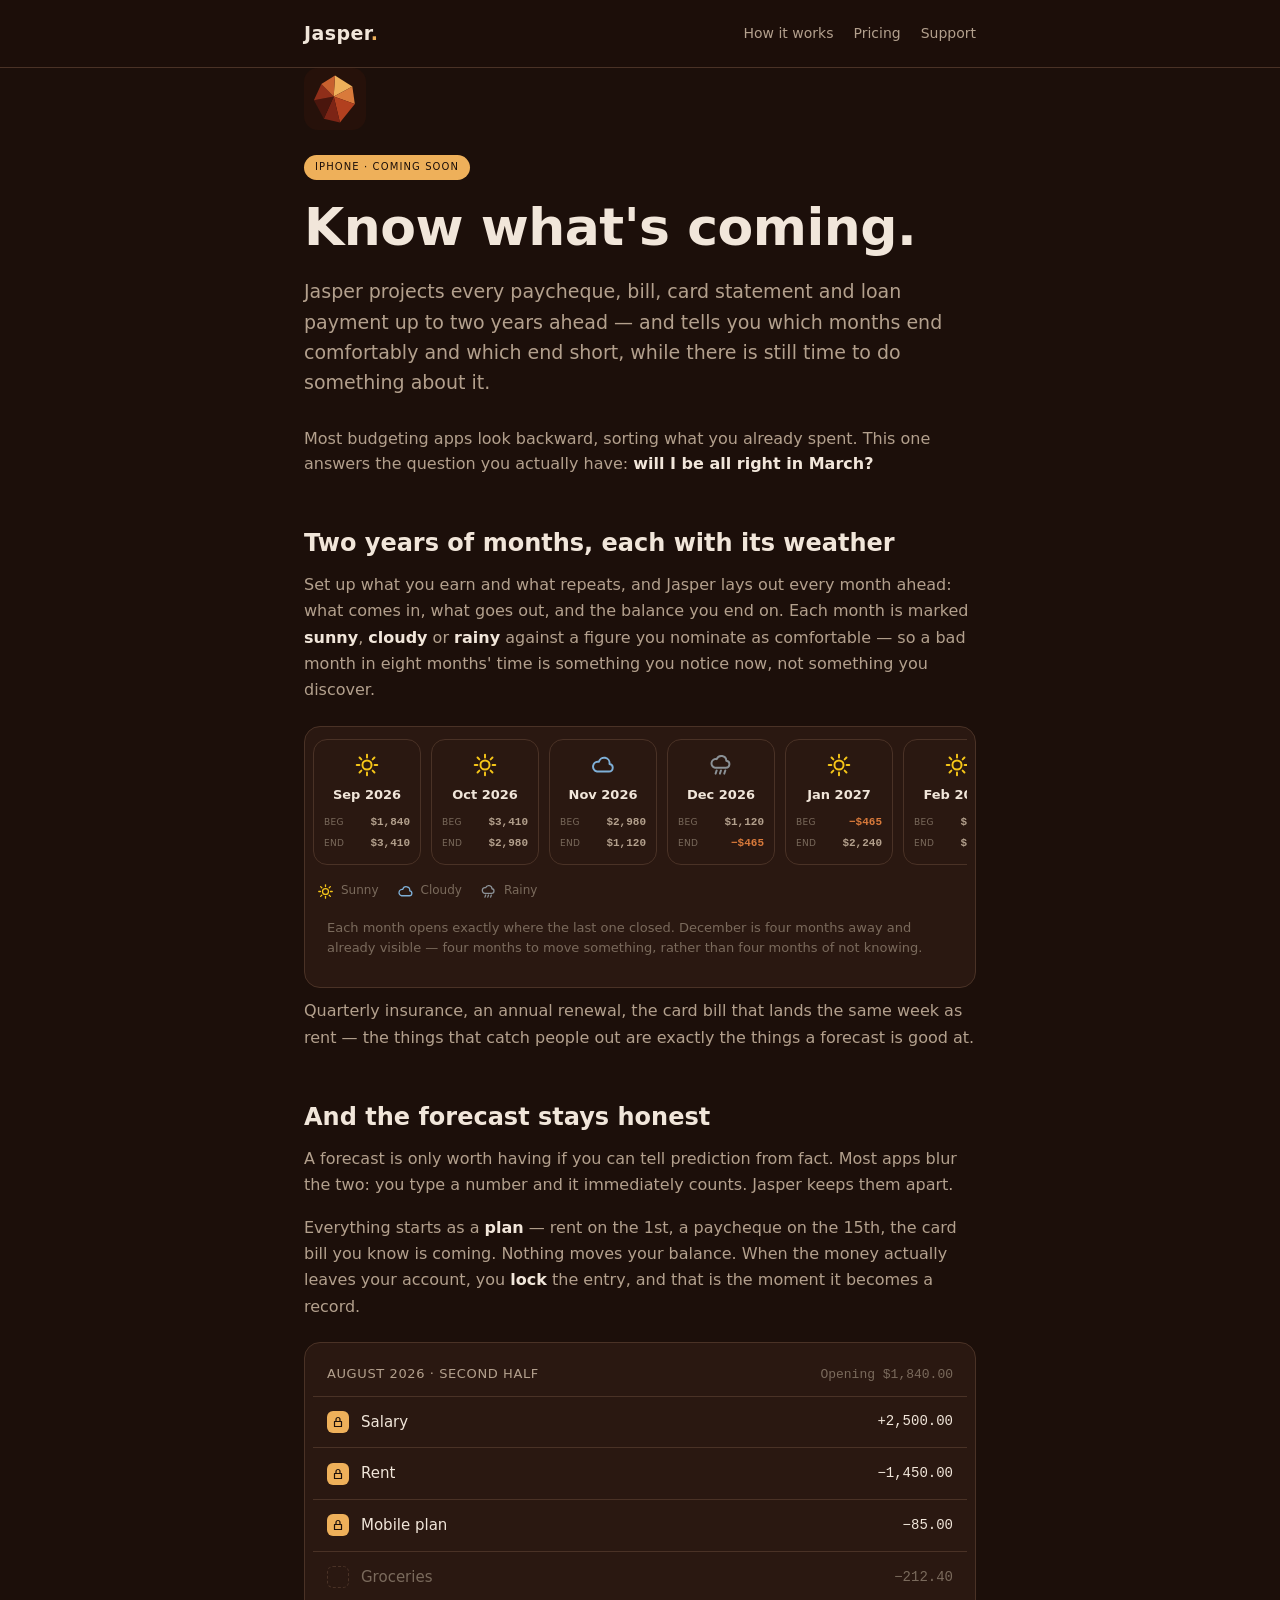
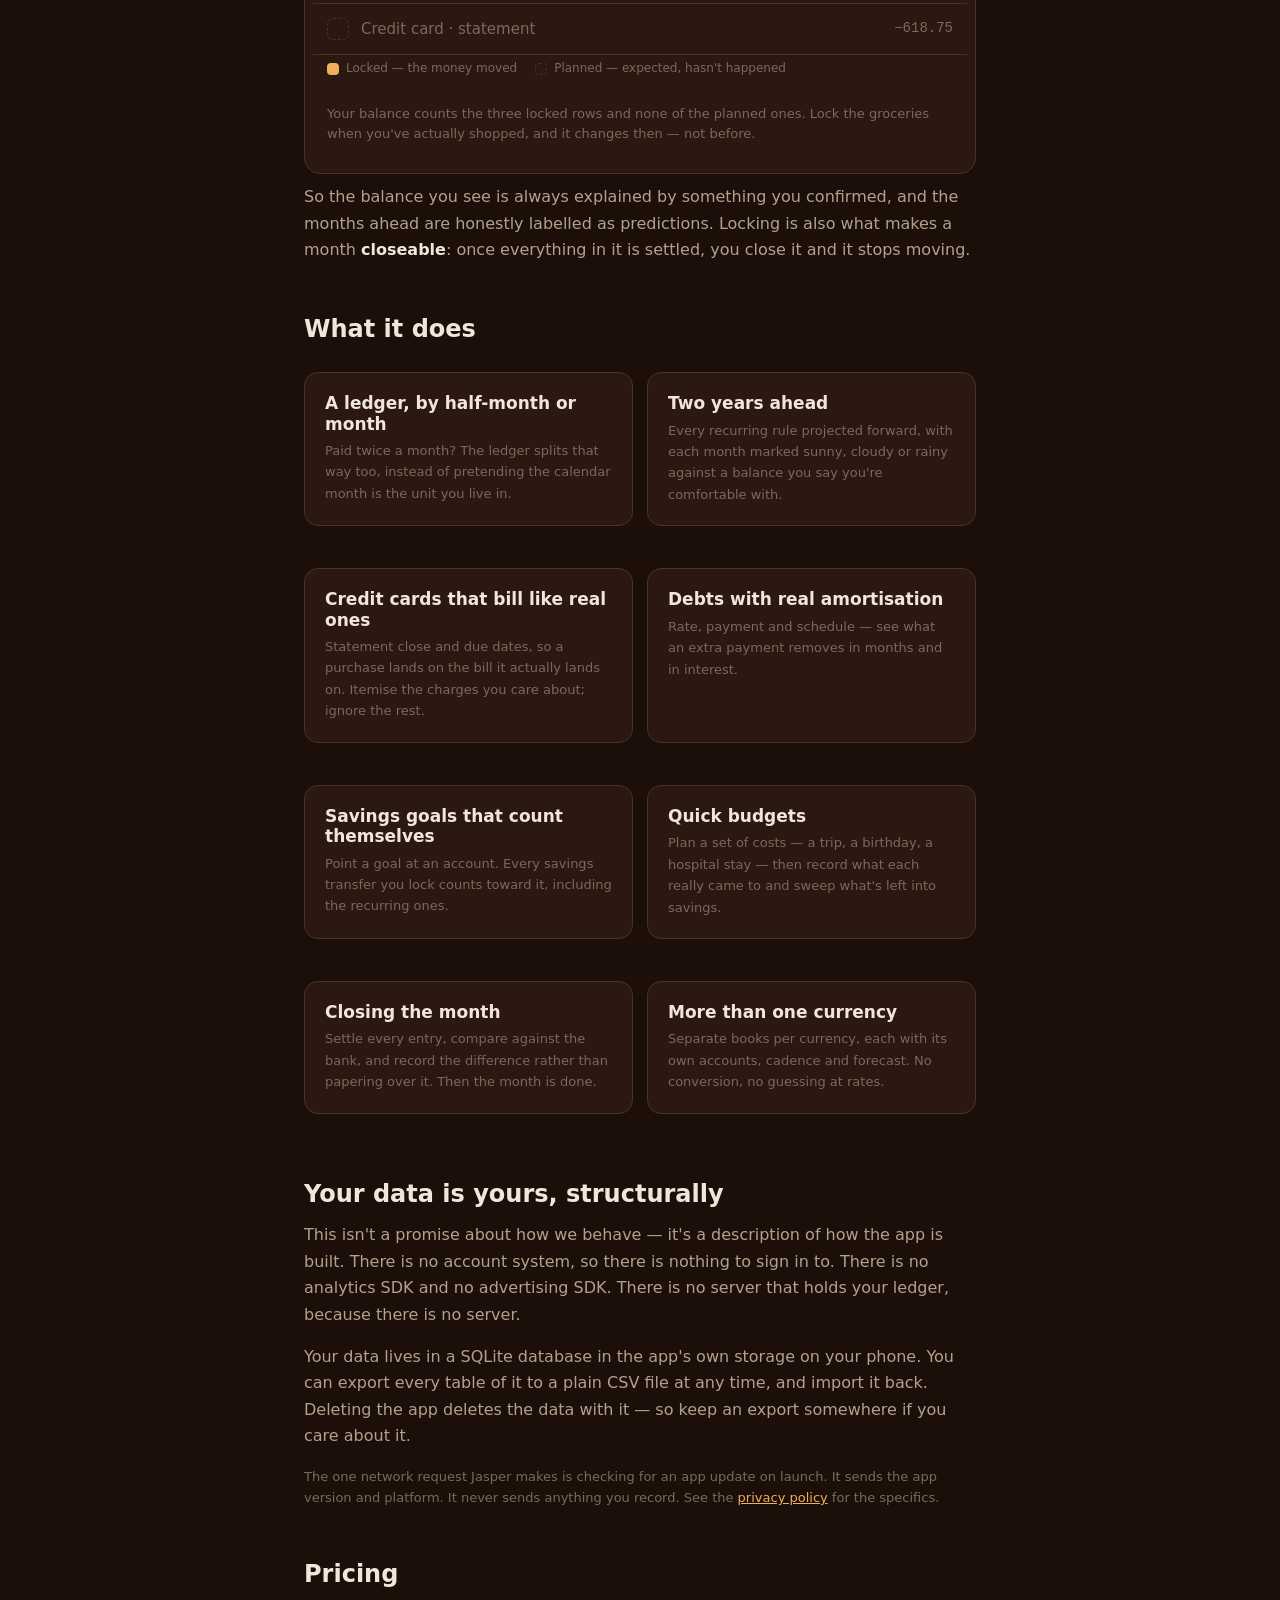
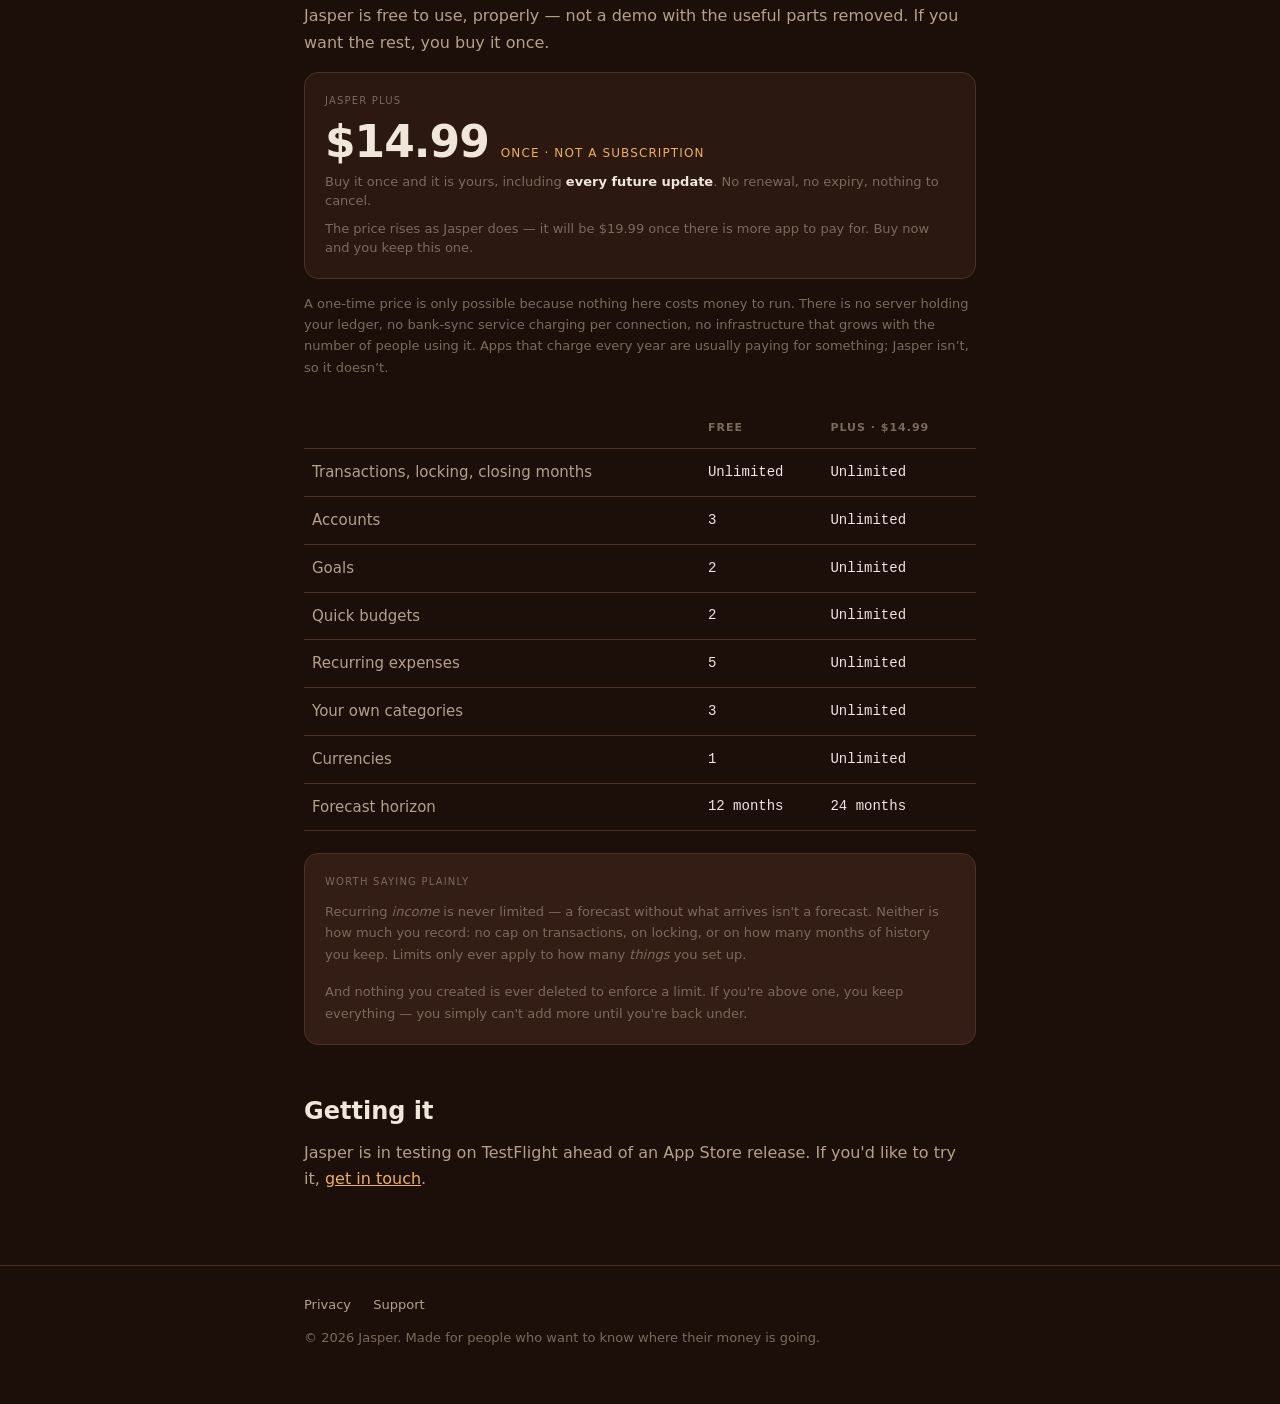
==== commit fa52cb9c: "Price: $14.99 one-time, rising with the app" ====
--- a/index.html
+++ b/index.html
@@ -245,15 +245,37 @@
 
   <h2 id="pricing">Pricing</h2>
   <p>
-    Jasper is free to use, properly — not a demo with the useful parts removed. Plus is a
-    <strong>one-time purchase</strong>, not a subscription: budgeting software that charges rent
-    forever is a strange thing to trust with your budget.
+    Jasper is free to use, properly — not a demo with the useful parts removed. If you want the
+    rest, you buy it once.
+  </p>
+
+  <div class="card">
+    <div class="label">Jasper Plus</div>
+    <div class="price">
+      <span class="amount">$14.99</span>
+      <span class="once">once · not a subscription</span>
+    </div>
+    <p class="price-note">
+      Buy it once and it is yours, including <strong>every future update</strong>. No renewal, no
+      expiry, nothing to cancel.
+    </p>
+    <p class="price-note">
+      The price rises as Jasper does — it will be $19.99 once there is more app to pay for. Buy
+      now and you keep this one.
+    </p>
+  </div>
+
+  <p class="small">
+    A one-time price is only possible because nothing here costs money to run. There is no server
+    holding your ledger, no bank-sync service charging per connection, no infrastructure that
+    grows with the number of people using it. Apps that charge every year are usually paying for
+    something; Jasper isn’t, so it doesn’t.
   </p>
 
   <div class="table-scroll">
     <table>
       <thead>
-        <tr><th>&nbsp;</th><th>Free</th><th>Plus</th></tr>
+        <tr><th>&nbsp;</th><th>Free</th><th>Plus · $14.99</th></tr>
       </thead>
       <tbody>
         <tr><td>Transactions, locking, closing months</td><td class="yes">Unlimited</td><td class="yes">Unlimited</td></tr>
--- a/style.css
+++ b/style.css
@@ -347,3 +347,29 @@
 .wx-key { display: flex; gap: 18px; flex-wrap: wrap; padding: 2px 4px 4px; }
 .wx-key span { display: flex; align-items: center; gap: 7px; font-size: 12px; color: var(--ink-faint); }
 .wx-key .wx { width: 17px; height: 17px; }
+
+
+/* --- price ------------------------------------------------------------- */
+.price {
+  display: flex;
+  align-items: baseline;
+  gap: 12px;
+  flex-wrap: wrap;
+  margin: 6px 0 4px;
+}
+.price .amount {
+  font-family: var(--display);
+  font-weight: 700;
+  font-size: 44px;
+  letter-spacing: -1px;
+  color: var(--ink);
+  line-height: 1;
+}
+.price .once {
+  font-family: var(--display);
+  font-size: 12px;
+  letter-spacing: 1.1px;
+  text-transform: uppercase;
+  color: var(--accent);
+}
+.price-note { color: var(--ink-faint); font-size: 13px; line-height: 1.5; margin: 8px 0 0; }
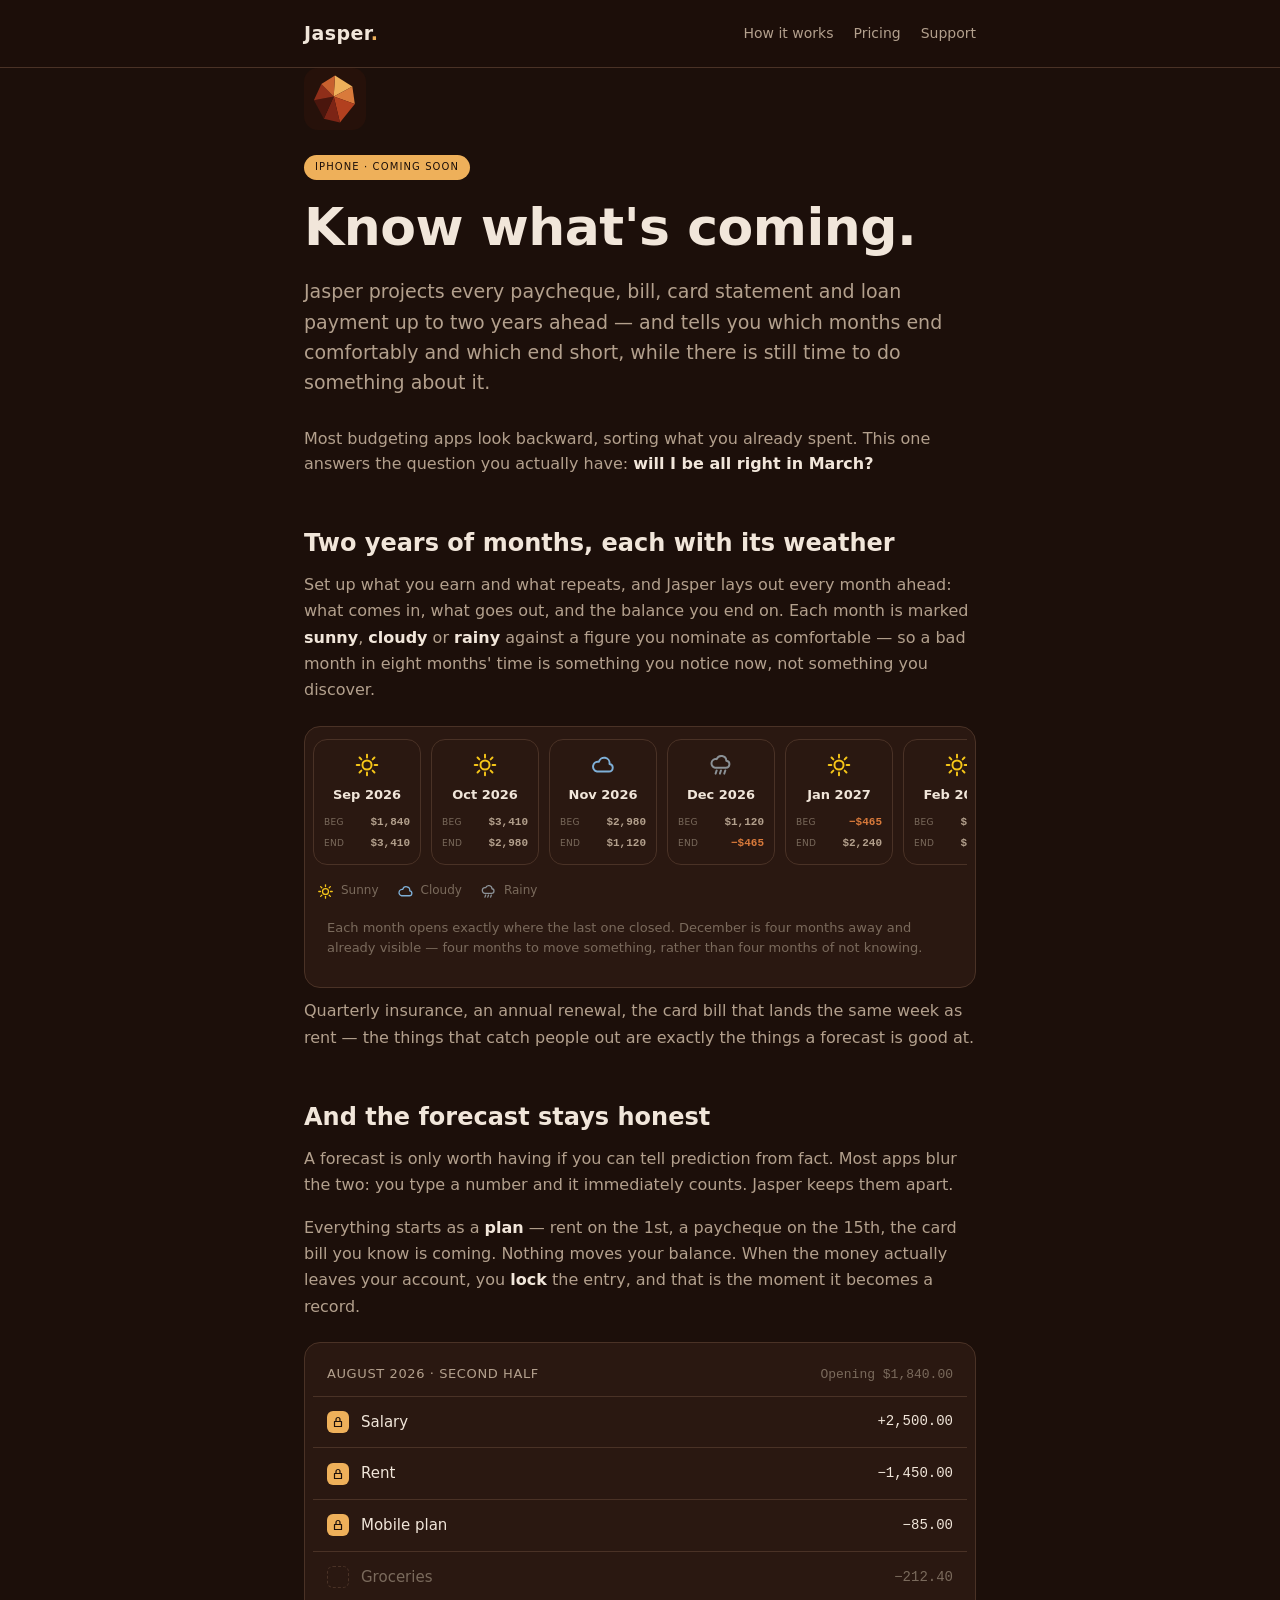
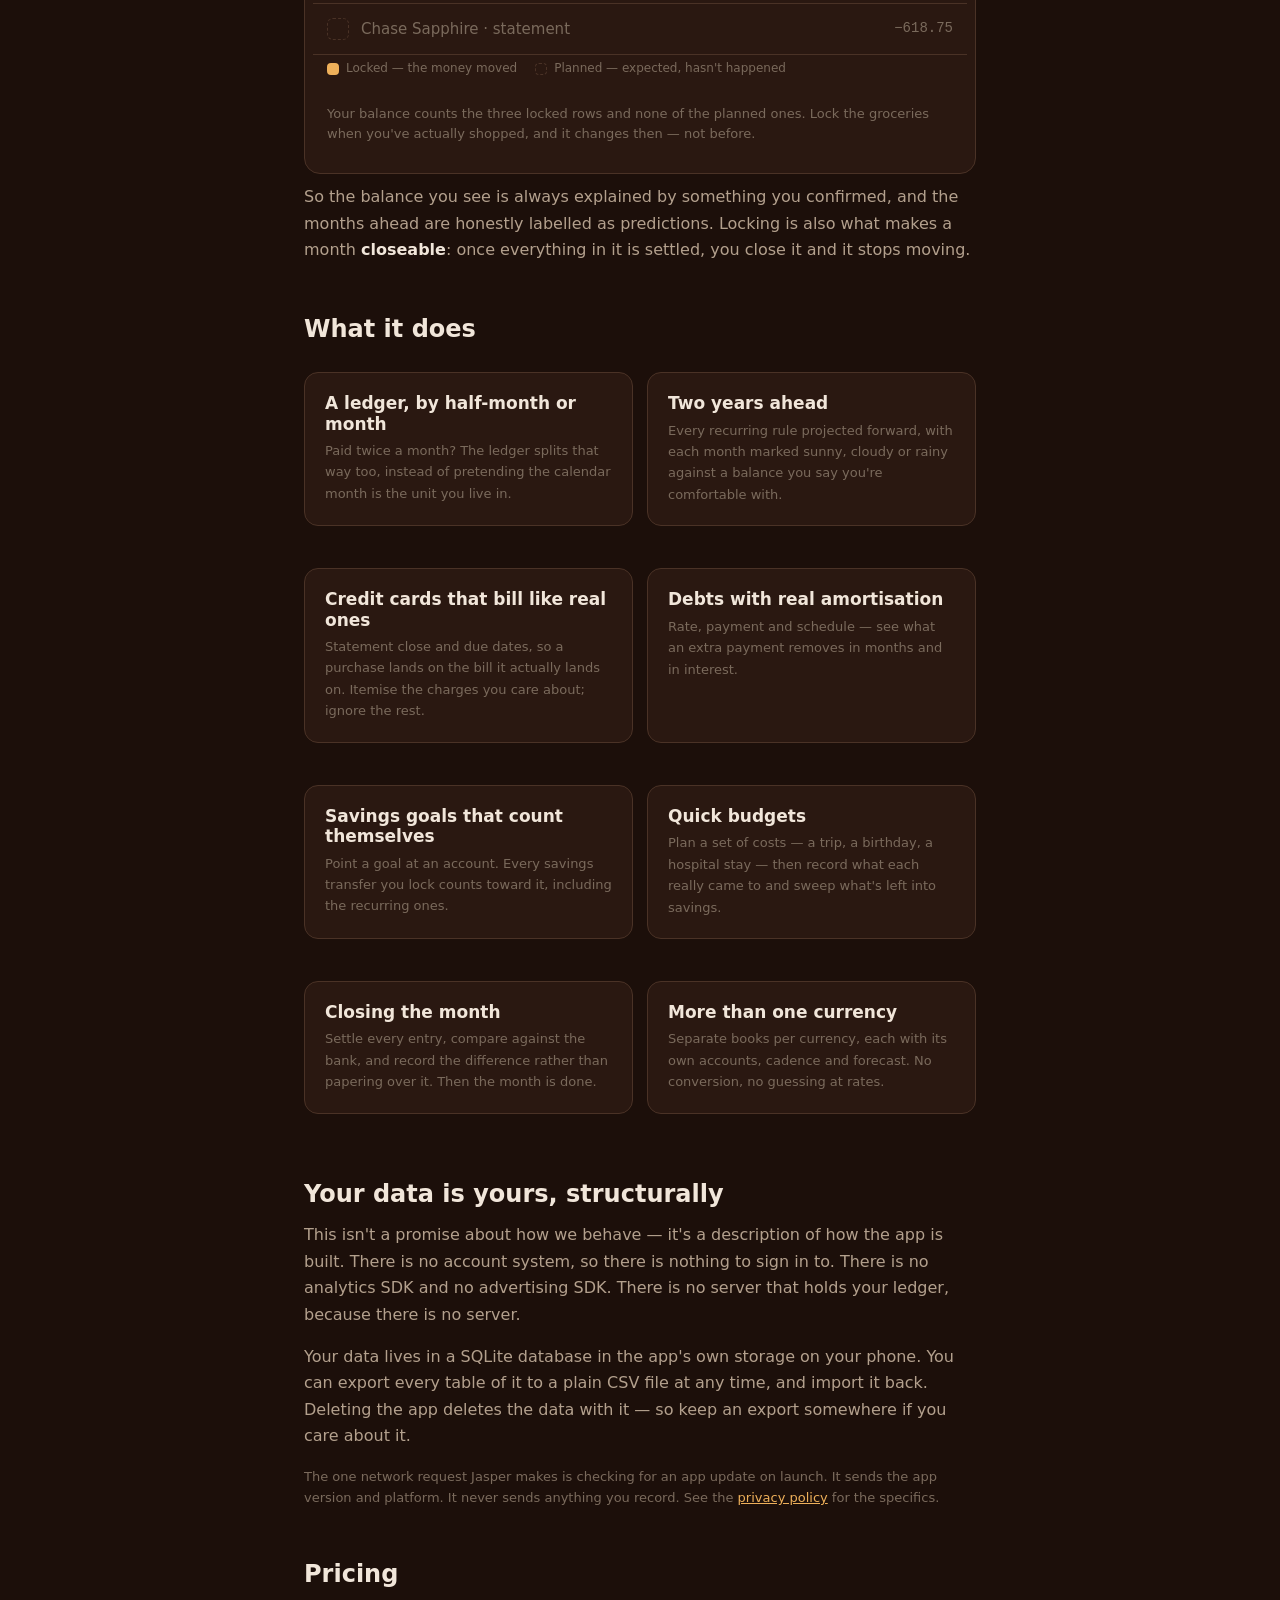
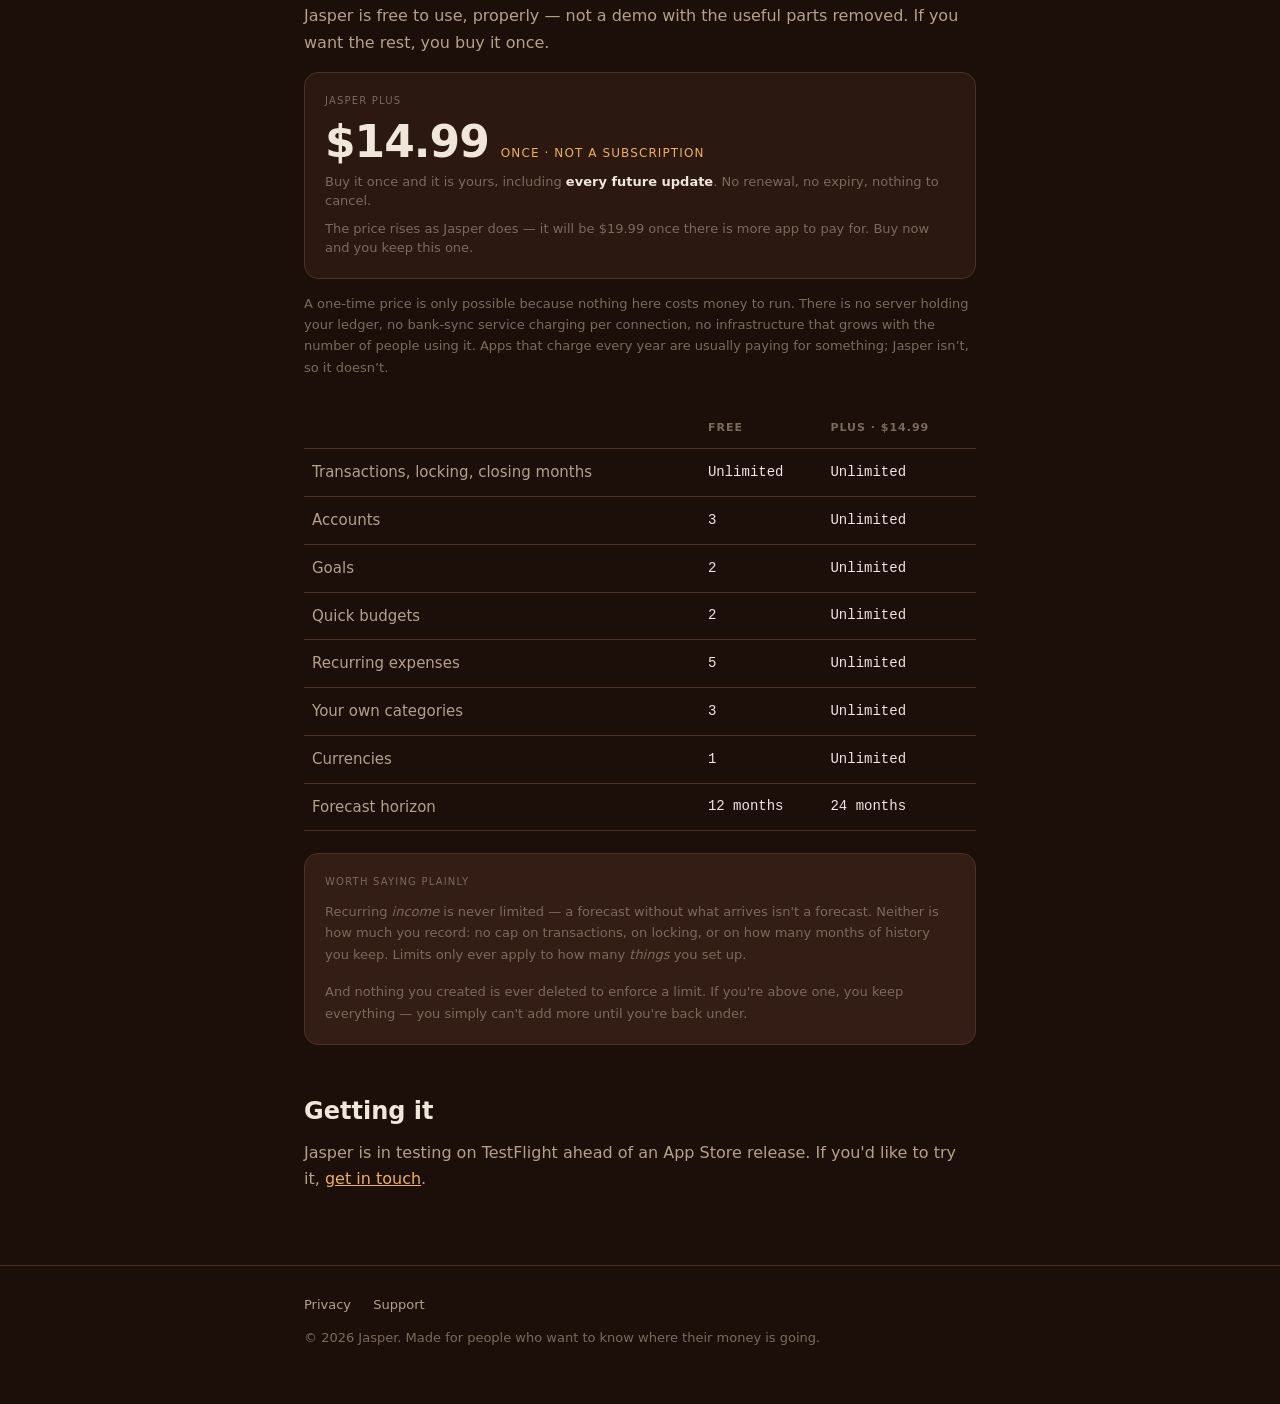
==== commit 507fdead: "Name the card in the ledger figure" ====
--- a/index.html
+++ b/index.html
@@ -171,7 +171,7 @@
     </div>
     <div class="row planned">
       <span class="lock"></span>
-      <span class="name">Credit card · statement</span>
+      <span class="name">Chase Sapphire · statement</span>
       <span class="amt">−618.75</span>
     </div>
 
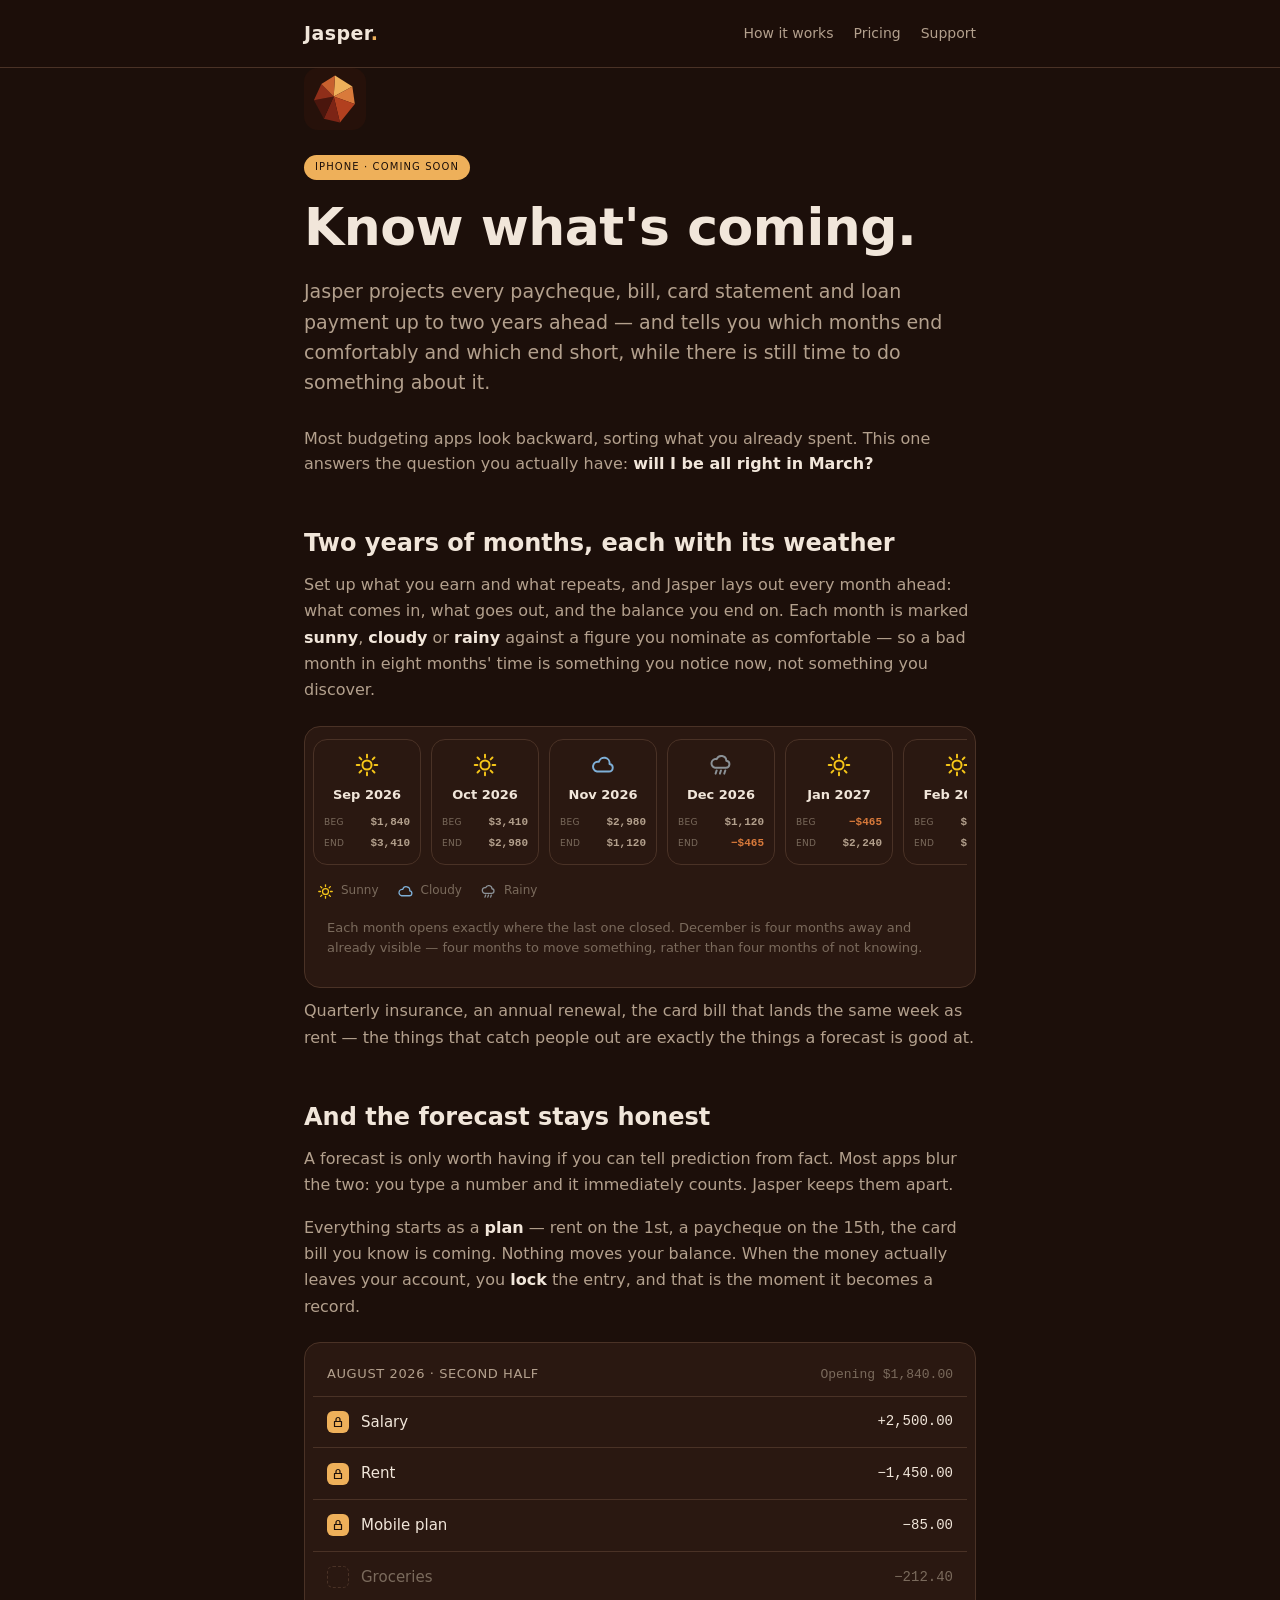
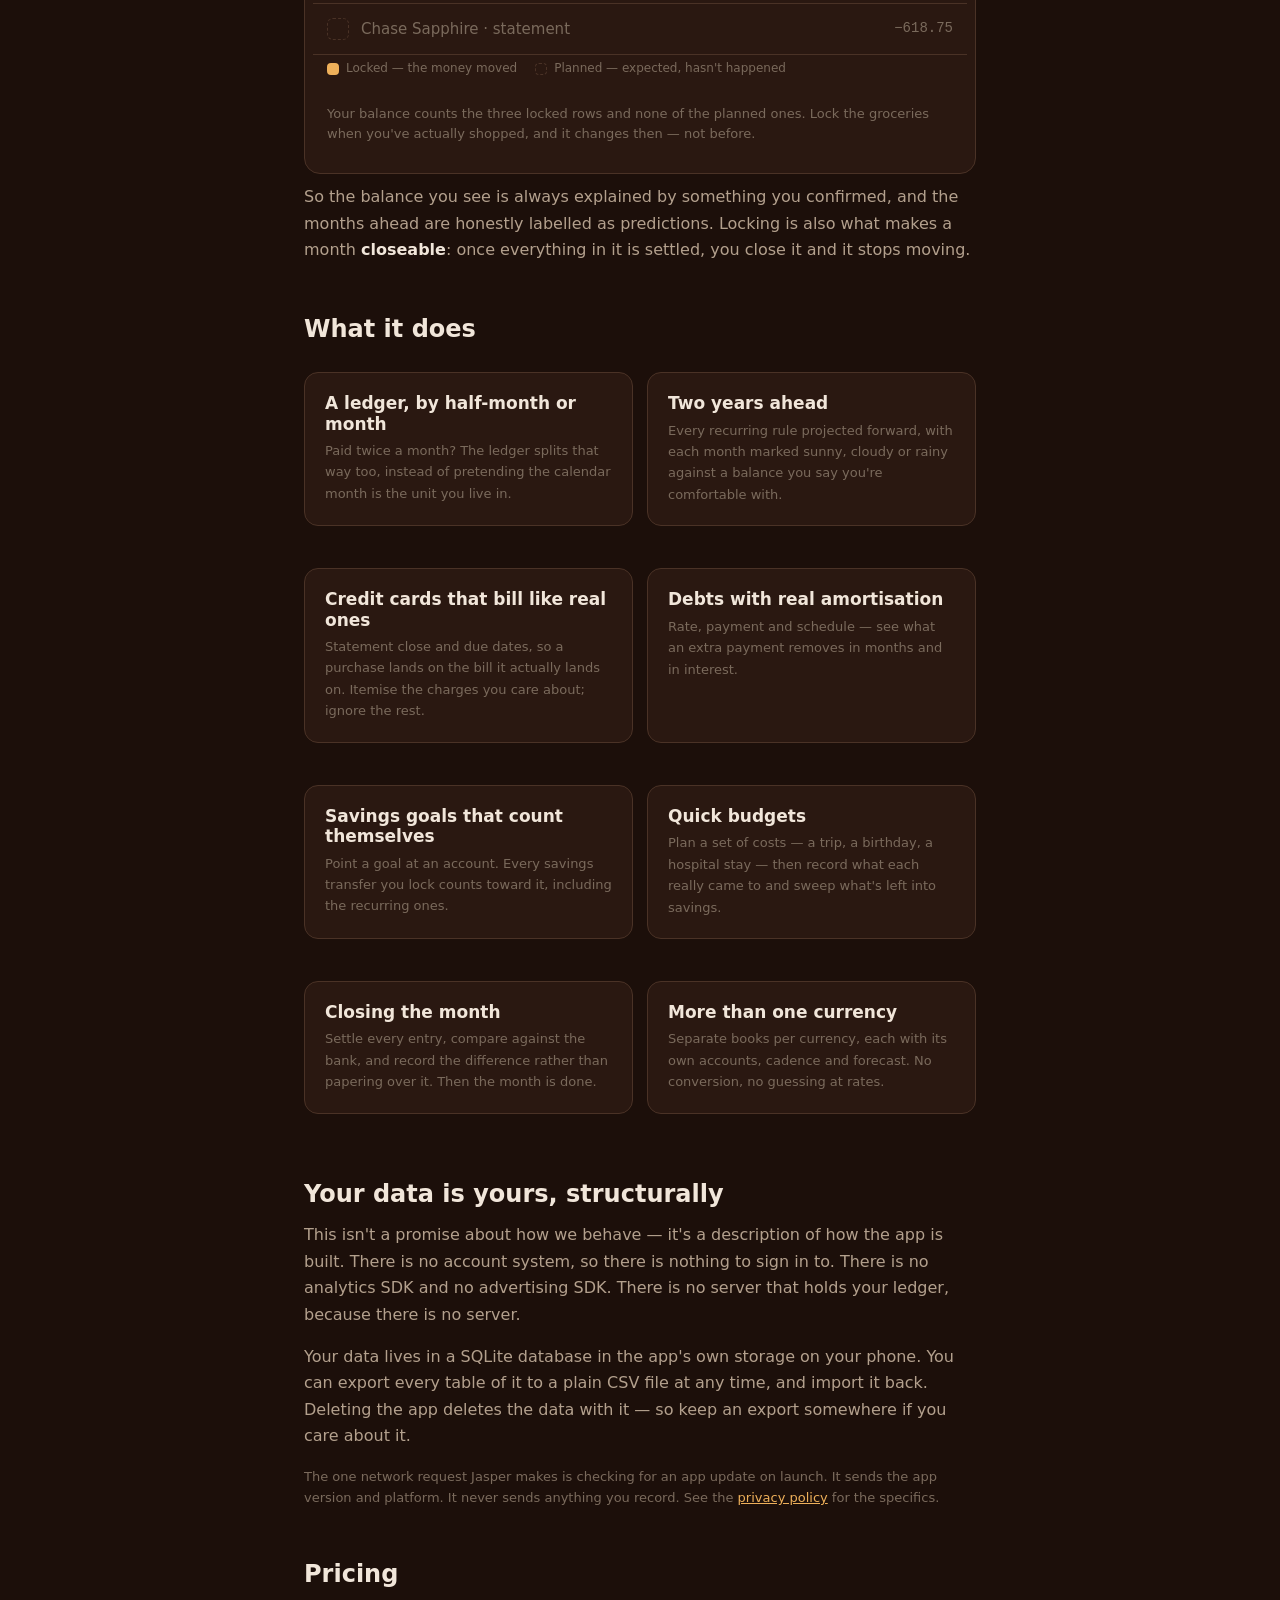
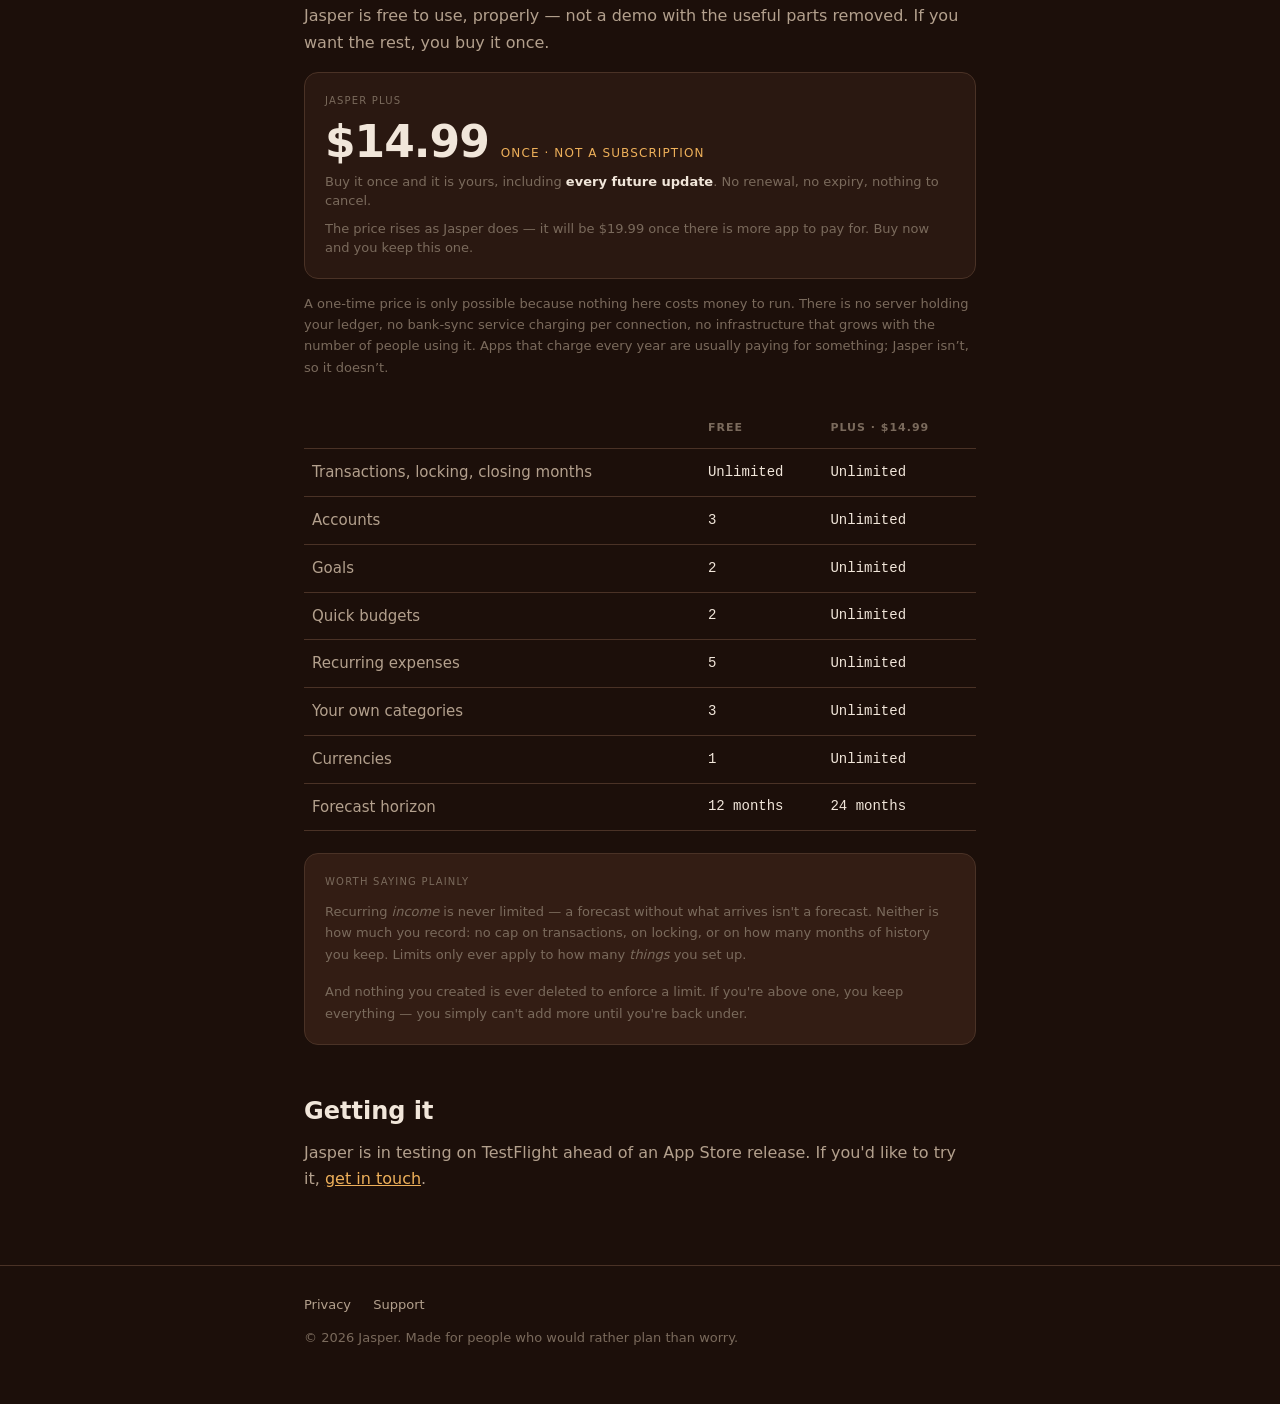
==== commit b765acfb: "The footer was still selling spend-tracking" ====
--- a/index.html
+++ b/index.html
@@ -315,7 +315,7 @@
   <div class="wrap">
     <a href="privacy.html">Privacy</a>
     <a href="support.html">Support</a>
-    <div style="margin-top:12px">© 2026 Jasper. Made for people who want to know where their money is going.</div>
+    <div style="margin-top:12px">© 2026 Jasper. Made for people who would rather plan than worry.</div>
   </div>
 </footer>
 
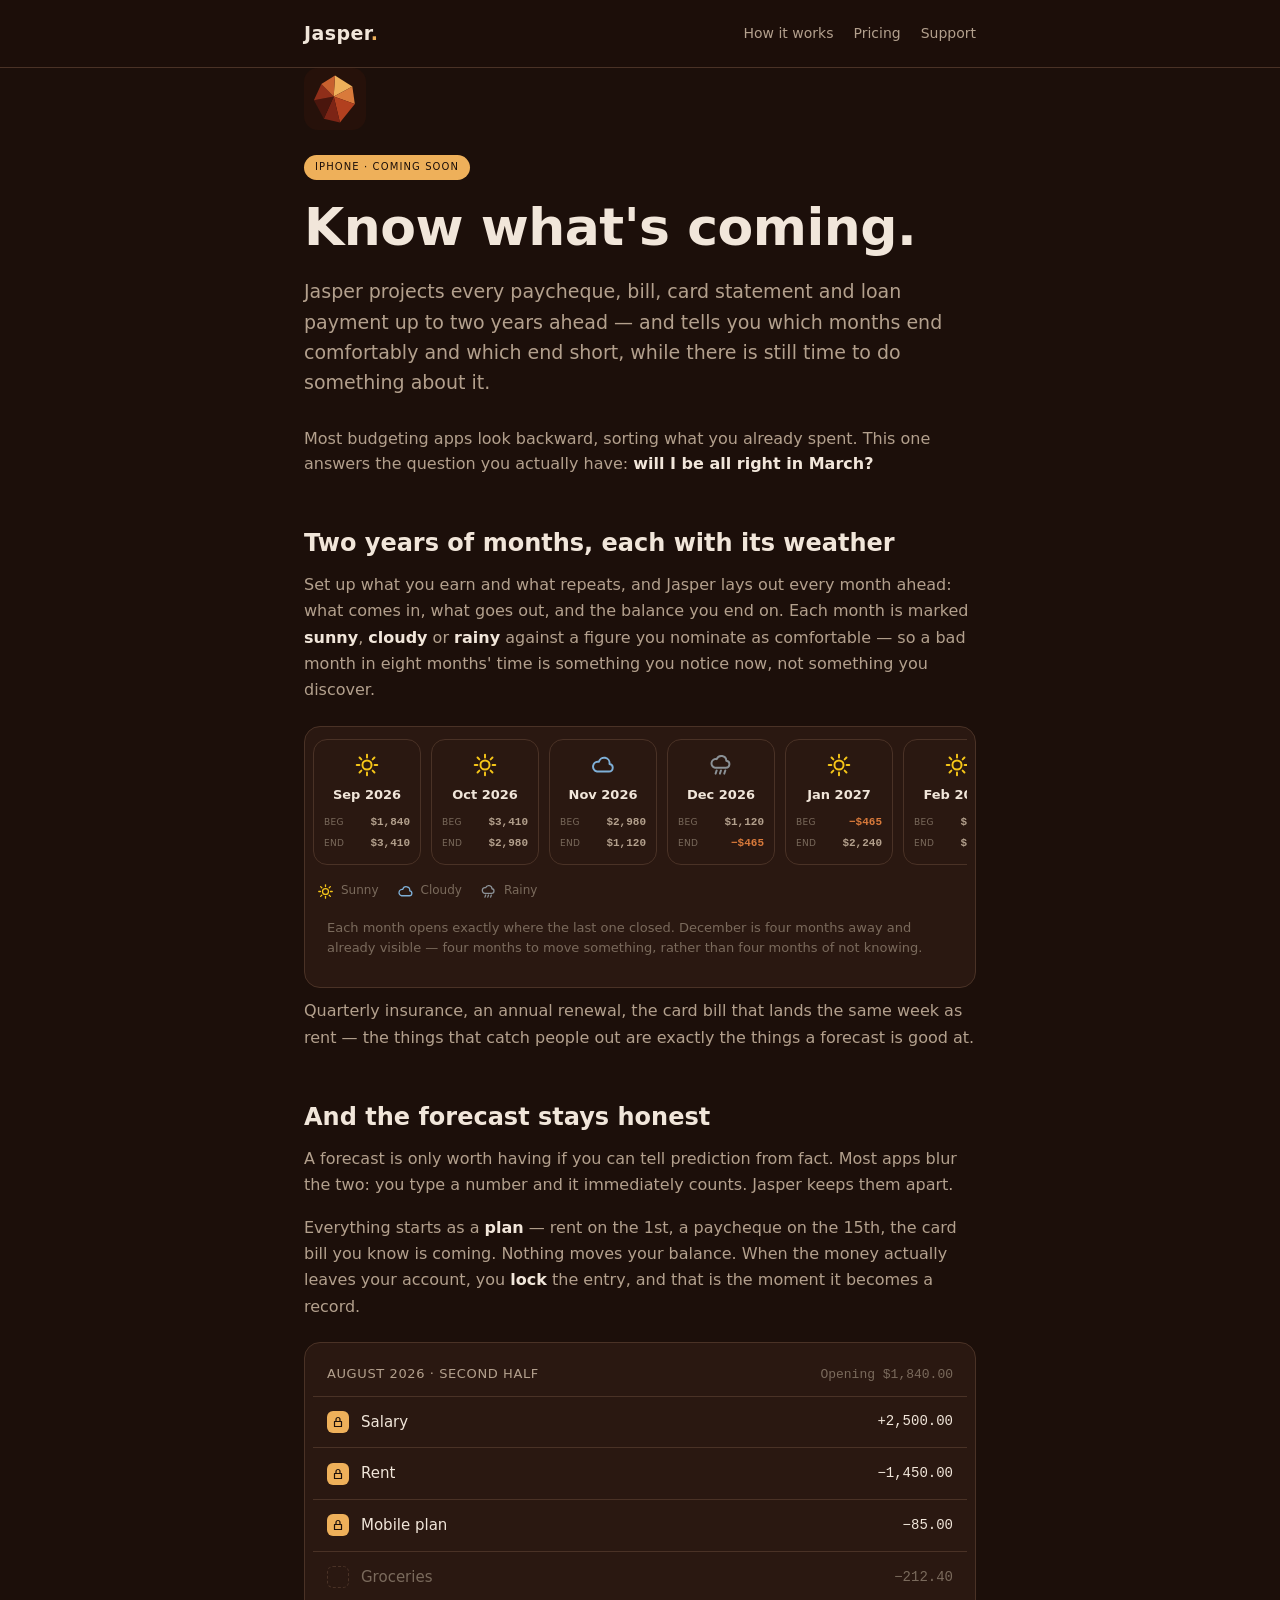
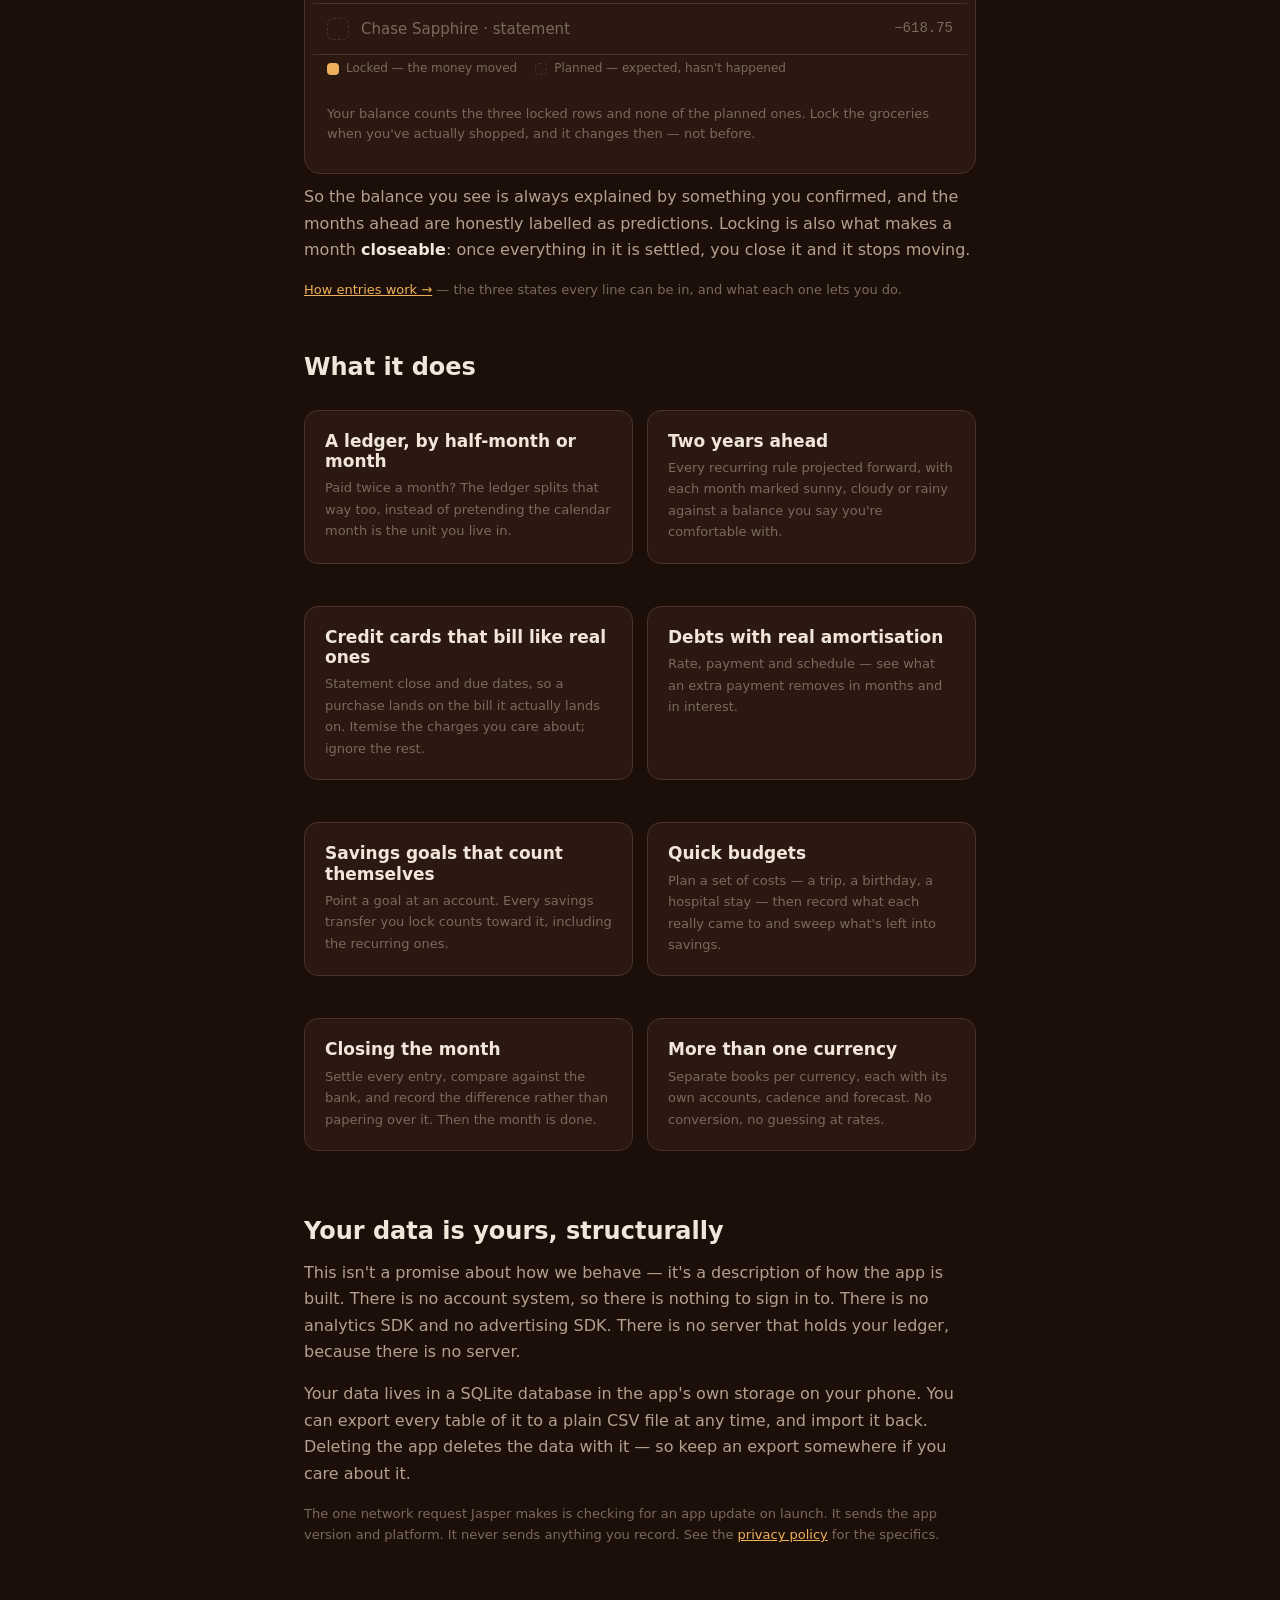
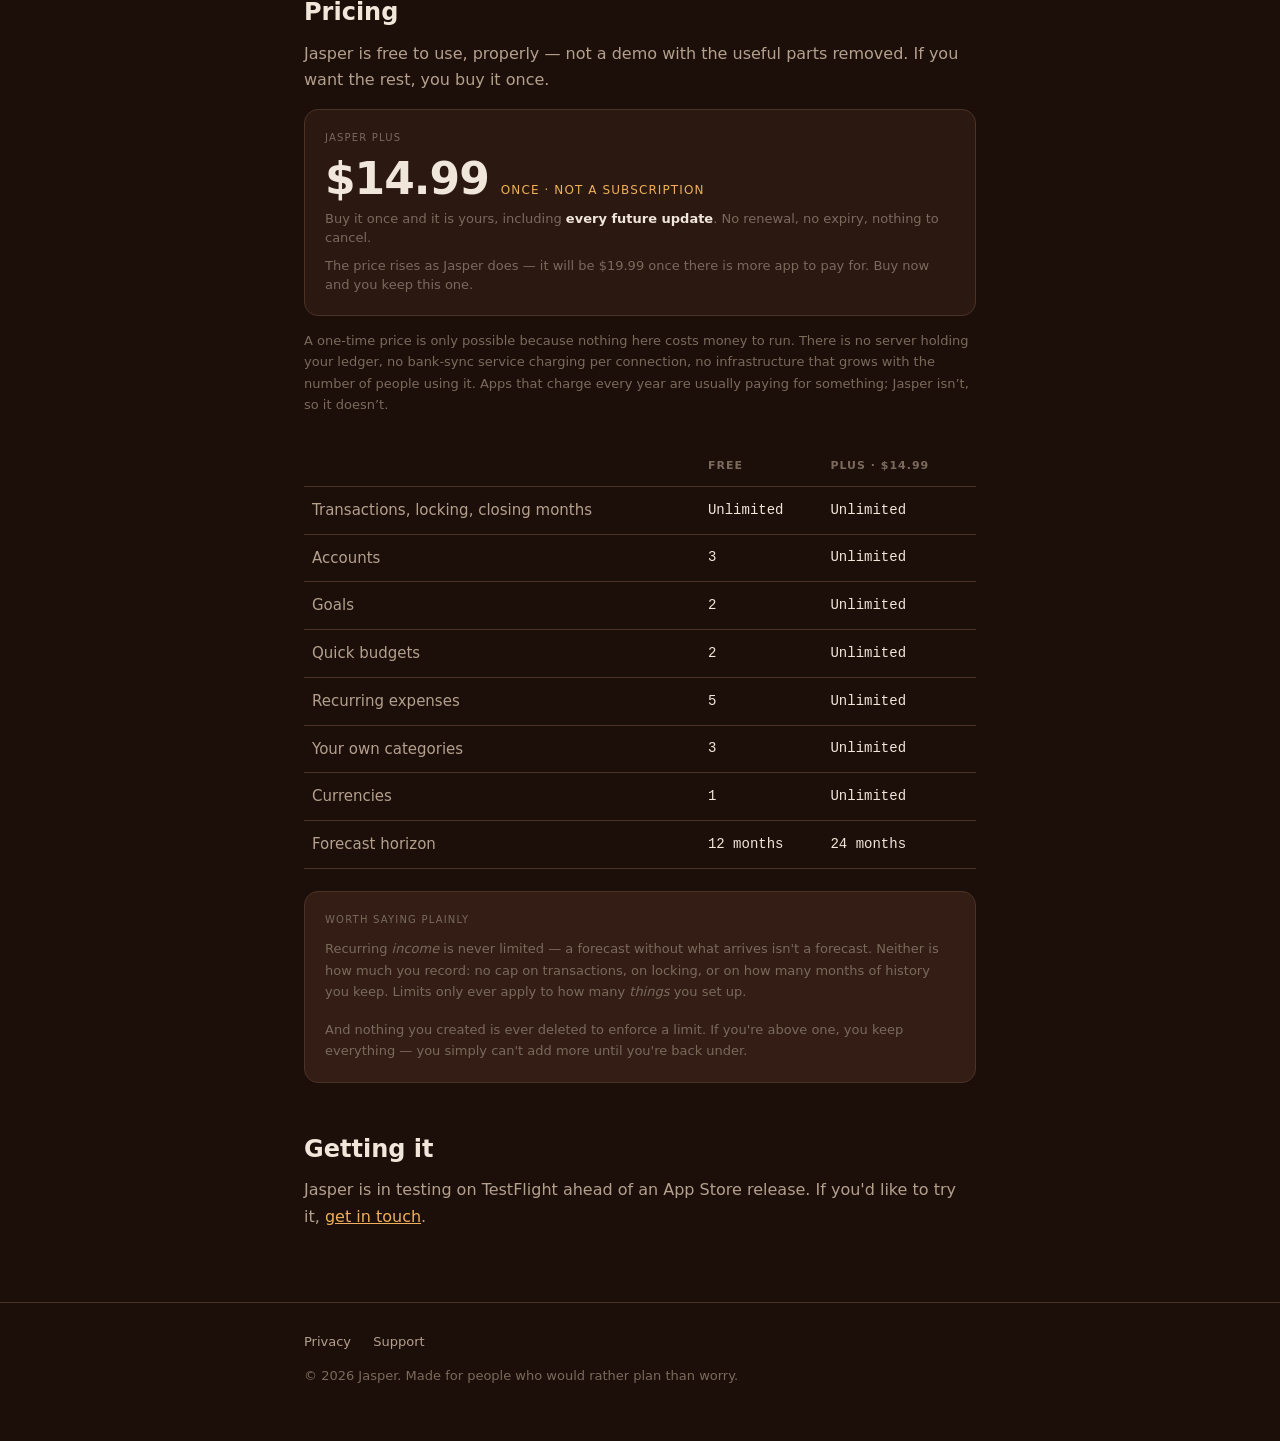
==== commit 9850691c: "A training page for ledger entry states" ====
--- a/index.html
+++ b/index.html
@@ -190,6 +190,11 @@
     <strong>closeable</strong>: once everything in it is settled, you close it and it stops moving.
   </p>
 
+  <p class="small">
+    <a href="entries.html">How entries work →</a> — the three states every line can be in, and
+    what each one lets you do.
+  </p>
+
   <h2>What it does</h2>
   <div class="grid">
     <div class="card">
--- a/style.css
+++ b/style.css
@@ -373,3 +373,52 @@
   color: var(--accent);
 }
 .price-note { color: var(--ink-faint); font-size: 13px; line-height: 1.5; margin: 8px 0 0; }
+
+
+/* --- entry states, for the training page ------------------------------- */
+.state {
+  display: grid;
+  grid-template-columns: 34px 1fr;
+  gap: 14px;
+  align-items: start;
+  padding: 18px 0;
+  border-bottom: 1px solid var(--line);
+}
+.state:last-of-type { border-bottom: 0; }
+.state h3 { margin: 0 0 6px; }
+.state p { margin: 0 0 8px; font-size: 15px; }
+.state p:last-child { margin-bottom: 0; }
+
+/* The Ledger's own chips, same shapes and colours as the app draws. */
+.chip {
+  width: 24px; height: 24px; border-radius: 6px;
+  display: grid; place-items: center; margin-top: 3px;
+}
+.chip.locked { background: var(--accent); }
+.chip.locked svg { width: 13px; height: 13px; }
+.chip.planned { border: 1.5px dashed var(--line); }
+.chip.drag { color: var(--ink-faint); }
+.chip.drag svg { width: 17px; height: 17px; }
+
+.can { display: flex; flex-wrap: wrap; gap: 8px; margin-top: 10px; }
+.can span {
+  font-family: var(--display);
+  font-size: 10px;
+  letter-spacing: 0.8px;
+  text-transform: uppercase;
+  padding: 4px 9px;
+  border-radius: 999px;
+  border: 1px solid var(--line);
+  color: var(--ink-faint);
+}
+.can .yes { color: var(--positive); border-color: rgba(122,155,110,.45); }
+.can .no  { color: var(--ink-faint); opacity: .65; }
+
+.flow {
+  display: flex; align-items: center; gap: 10px; flex-wrap: wrap;
+  padding: 16px; margin: 18px 0;
+  background: var(--surface2); border-radius: 12px;
+}
+.flow b { font-family: var(--display); font-size: 13px; color: var(--ink); font-weight: 700; }
+.flow i { color: var(--accent); font-style: normal; font-size: 15px; }
+.flow small { color: var(--ink-faint); font-size: 12px; display: block; }
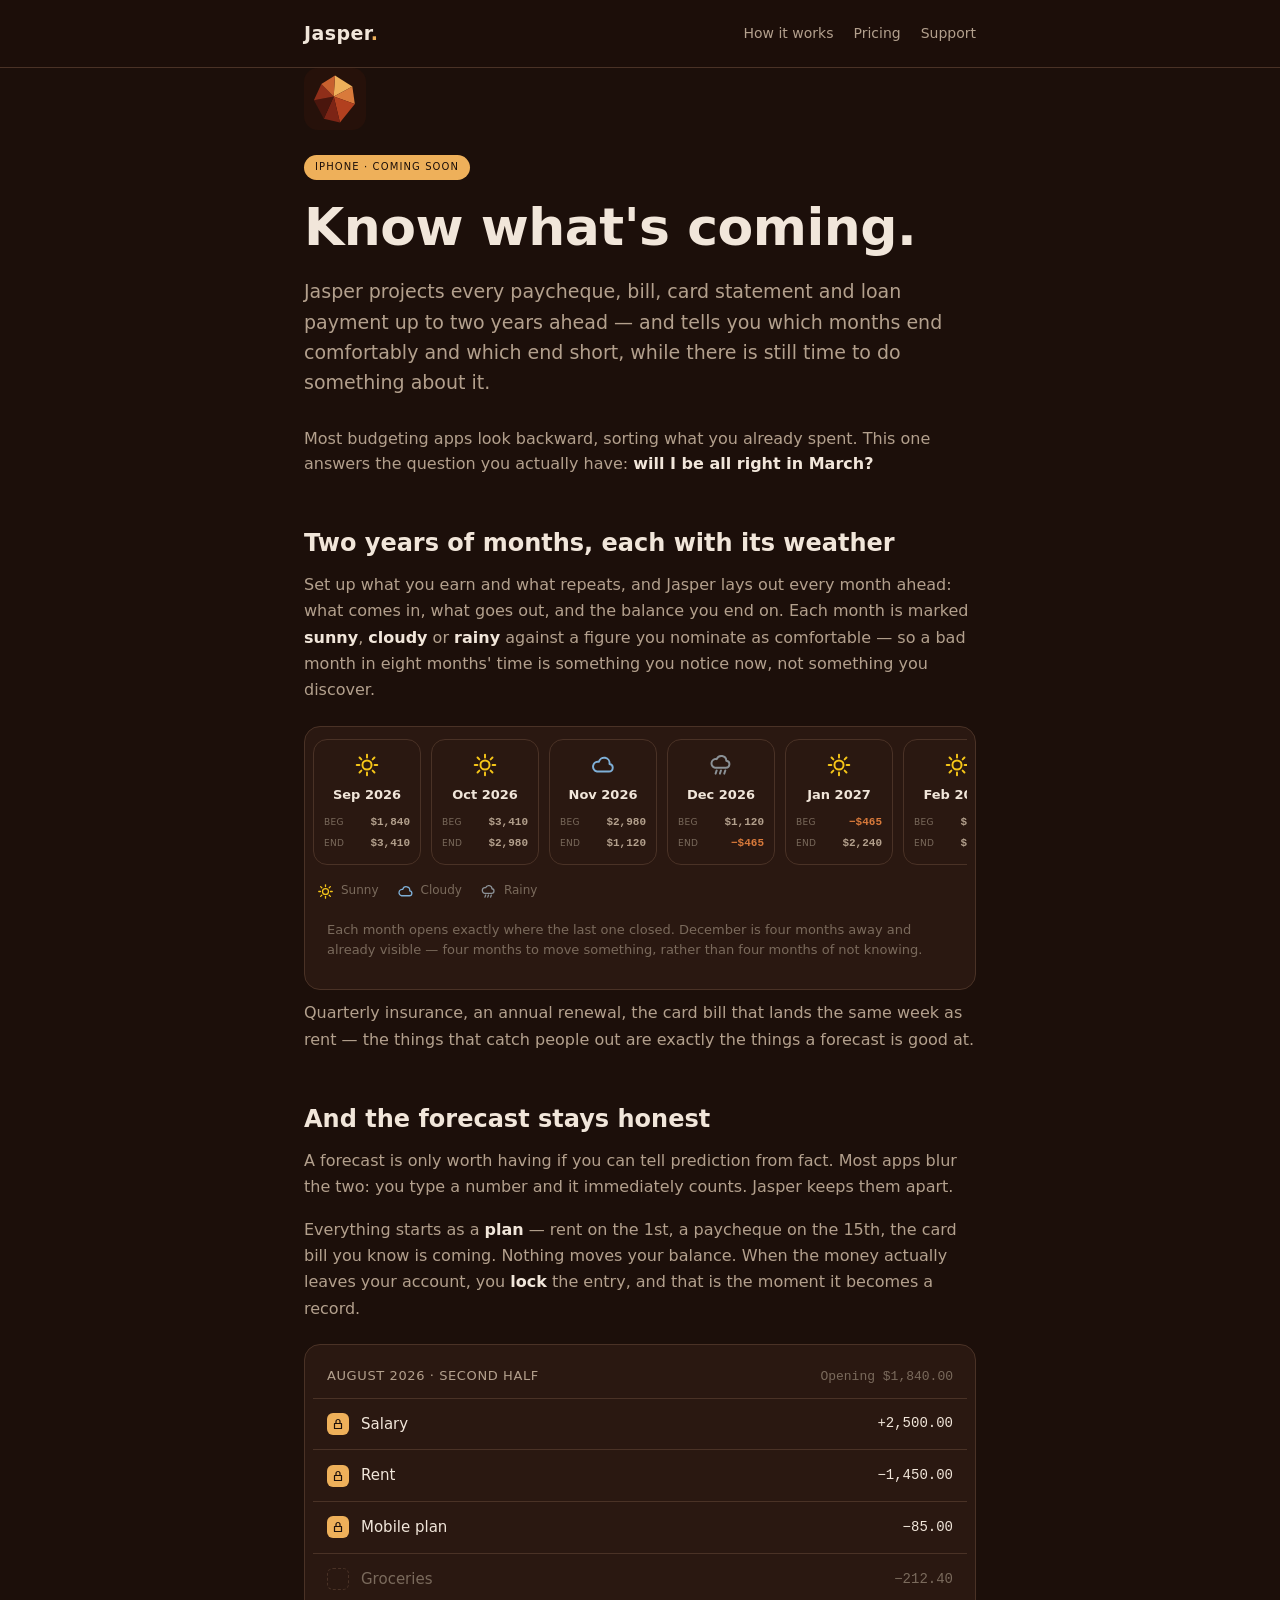
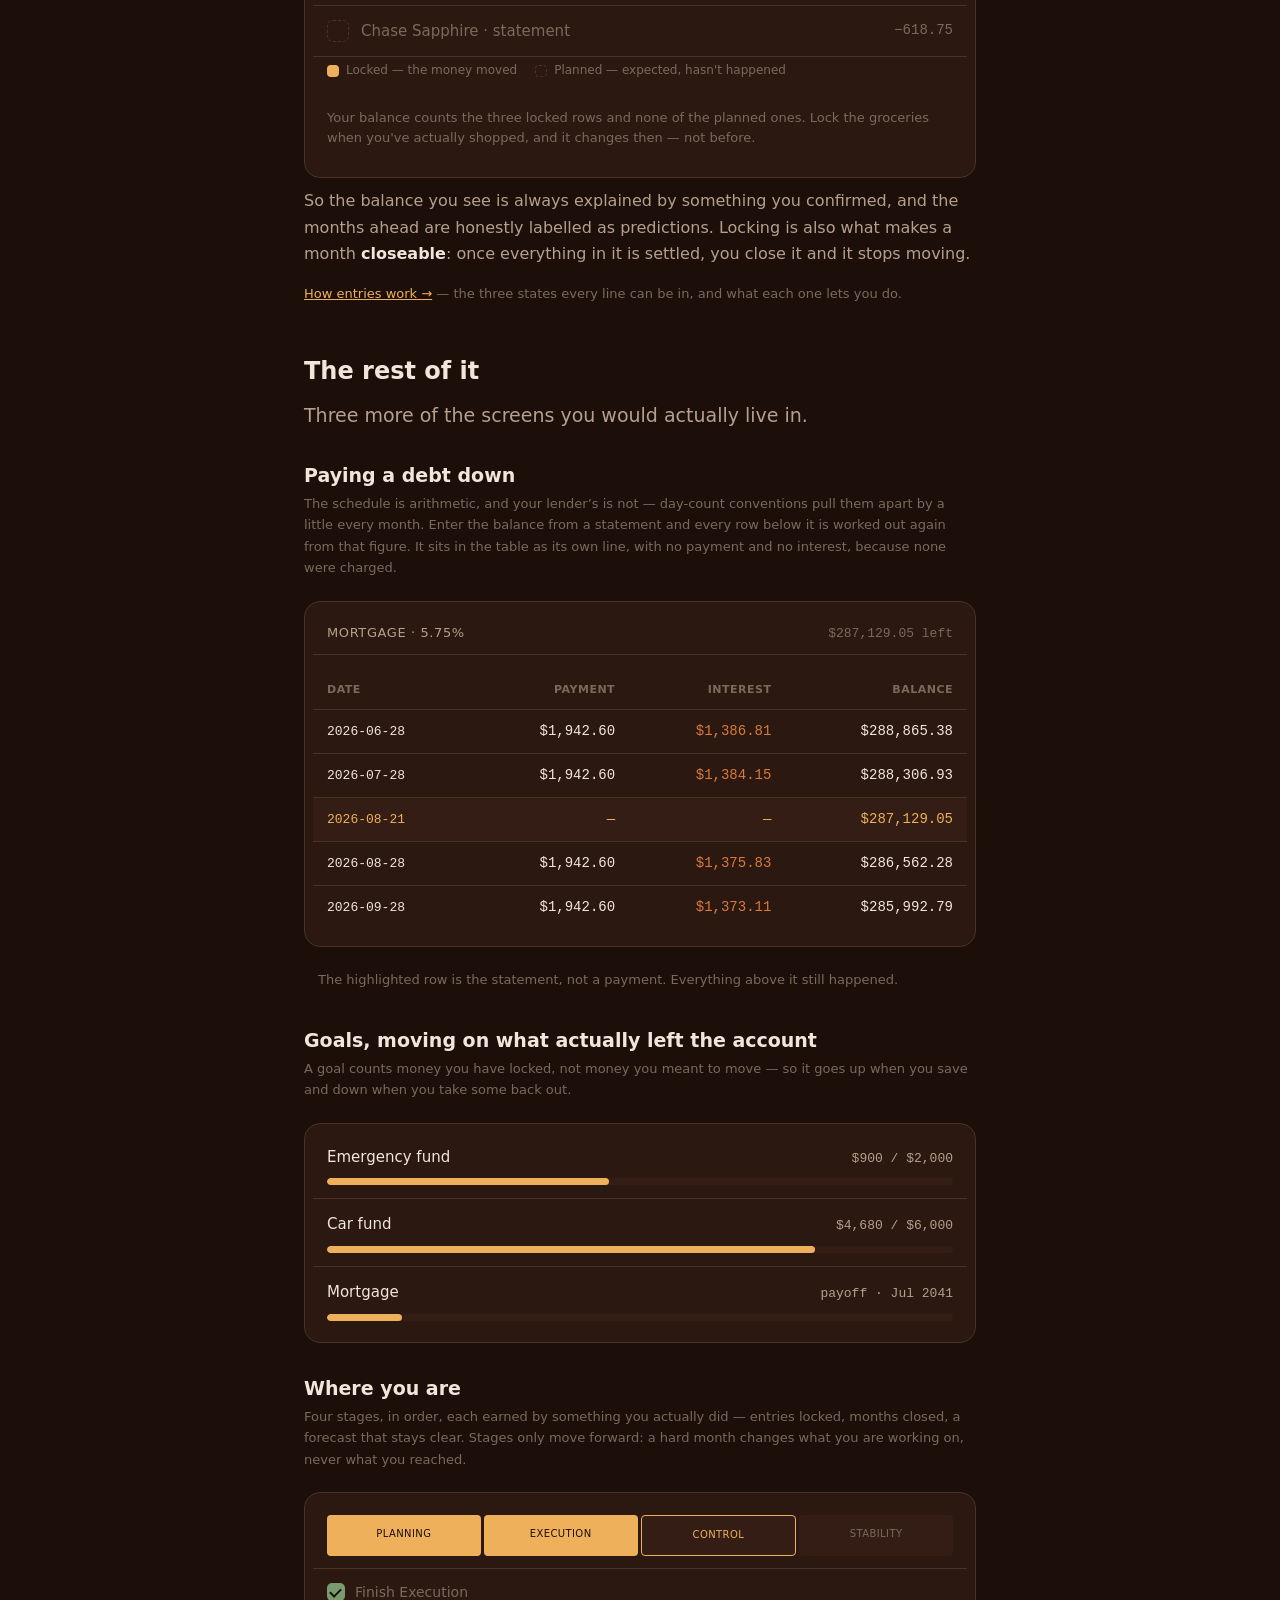
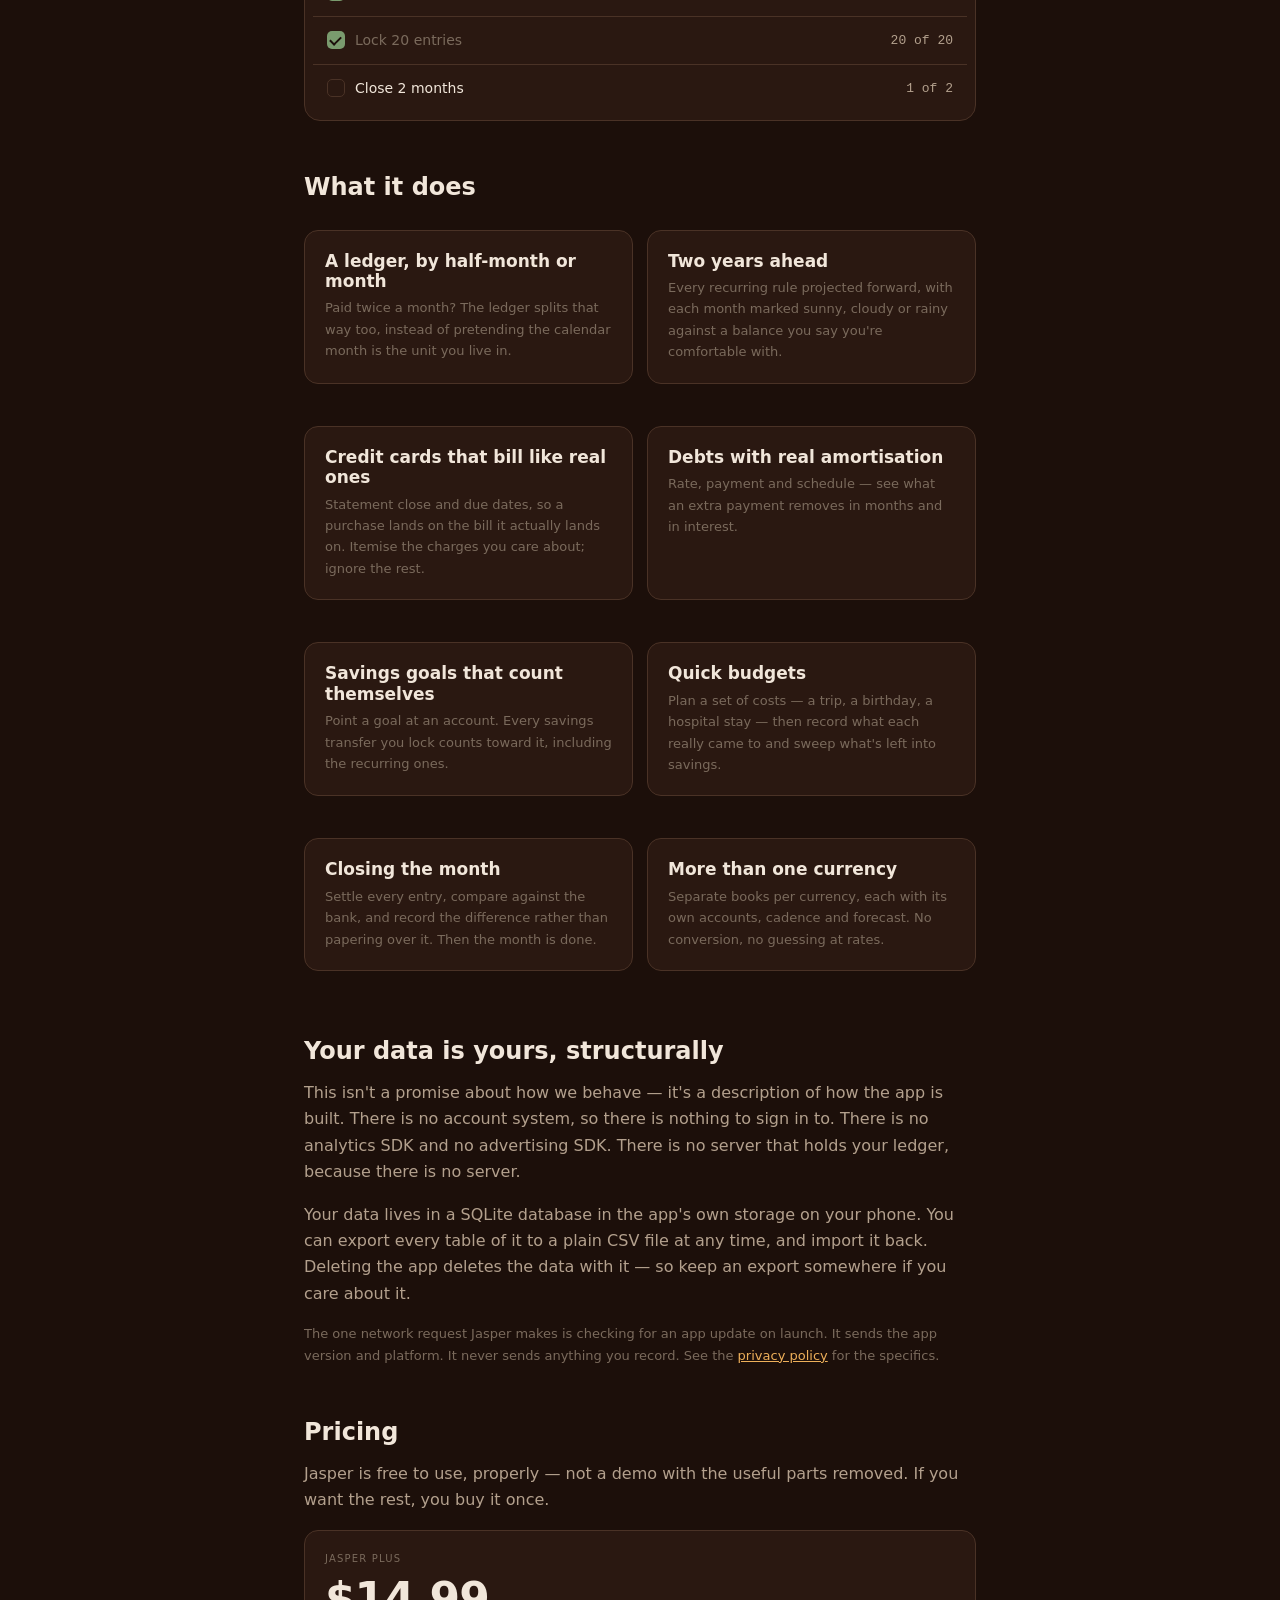
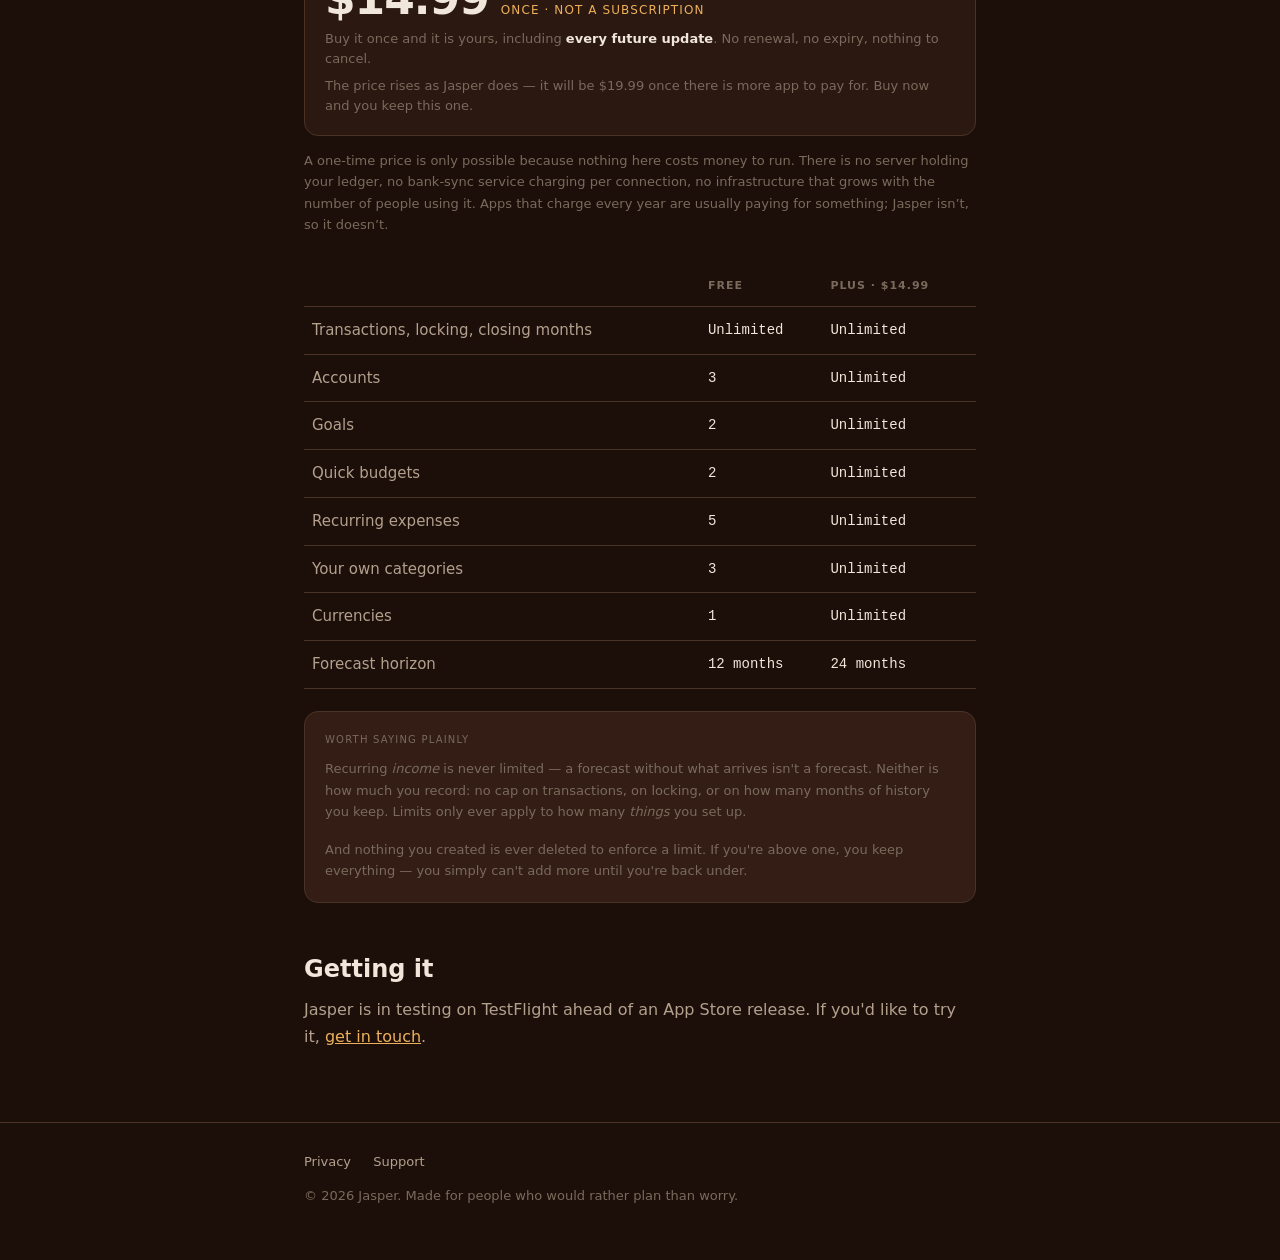
==== commit b5e45c8e: "Show the schedule, goals and progress on the page" ====
--- a/index.html
+++ b/index.html
@@ -195,6 +195,85 @@
     what each one lets you do.
   </p>
 
+  <h2 id="see">The rest of it</h2>
+  <p class="lede">
+    Three more of the screens you would actually live in.
+  </p>
+
+  <h3 class="fig-title">Paying a debt down</h3>
+  <p class="small">
+    The schedule is arithmetic, and your lender&rsquo;s is not — day-count conventions pull
+    them apart by a little every month. Enter the balance from a statement and every row
+    below it is worked out again from that figure. It sits in the table as its own line,
+    with no payment and no interest, because none were charged.
+  </p>
+  <div class="figure" role="img" aria-label="An amortisation schedule. Two payments in June and July, then a statement balance of 287,129 dollars 05 on 21 August with no payment or interest, then the payments after it continuing from that figure.">
+    <div class="fig-head">
+      <span class="fig-month">Mortgage · 5.75%</span>
+      <span class="fig-bal">$287,129.05 left</span>
+    </div>
+    <div class="table-scroll">
+      <table class="sched">
+        <thead>
+          <tr><th>Date</th><th>Payment</th><th>Interest</th><th>Balance</th></tr>
+        </thead>
+        <tbody>
+          <tr><td>2026-06-28</td><td>$1,942.60</td><td class="int">$1,386.81</td><td>$288,865.38</td></tr>
+          <tr><td>2026-07-28</td><td>$1,942.60</td><td class="int">$1,384.15</td><td>$288,306.93</td></tr>
+          <tr class="stmt">
+            <td>2026-08-21</td><td class="none">&mdash;</td><td class="none">&mdash;</td>
+            <td>$287,129.05</td>
+          </tr>
+          <tr><td>2026-08-28</td><td>$1,942.60</td><td class="int">$1,375.83</td><td>$286,562.28</td></tr>
+          <tr><td>2026-09-28</td><td>$1,942.60</td><td class="int">$1,373.11</td><td>$285,992.79</td></tr>
+        </tbody>
+      </table>
+    </div>
+  </div>
+  <p class="small fig-note">
+    The highlighted row is the statement, not a payment. Everything above it still happened.
+  </p>
+
+  <h3 class="fig-title">Goals, moving on what actually left the account</h3>
+  <p class="small">
+    A goal counts money you have locked, not money you meant to move — so it goes up when you
+    save and down when you take some back out.
+  </p>
+  <div class="figure" role="img" aria-label="Two goals. An emergency fund is 45 percent of the way to 2,000 dollars. A car fund is 78 percent of the way to 6,000 dollars.">
+    <div class="goal">
+      <div class="goal-head"><span class="name">Emergency fund</span><span class="amt">$900 / $2,000</span></div>
+      <div class="bar"><span style="width:45%"></span></div>
+    </div>
+    <div class="goal">
+      <div class="goal-head"><span class="name">Car fund</span><span class="amt">$4,680 / $6,000</span></div>
+      <div class="bar"><span style="width:78%"></span></div>
+    </div>
+    <div class="goal">
+      <div class="goal-head"><span class="name">Mortgage</span><span class="amt">payoff · Jul 2041</span></div>
+      <div class="bar"><span style="width:12%"></span></div>
+    </div>
+  </div>
+
+  <h3 class="fig-title">Where you are</h3>
+  <p class="small">
+    Four stages, in order, each earned by something you actually did — entries locked, months
+    closed, a forecast that stays clear. Stages only move forward: a hard month changes what
+    you are working on, never what you reached.
+  </p>
+  <div class="figure" role="img" aria-label="A progress track of four stages: Planning and Execution reached, Control in progress with two of three steps done, Stability ahead.">
+    <div class="track">
+      <span class="seg on">Planning</span>
+      <span class="seg on">Execution</span>
+      <span class="seg target">Control</span>
+      <span class="seg">Stability</span>
+    </div>
+    <div class="steps">
+      <div class="step done"><span class="tick"></span>Finish Execution</div>
+      <div class="step done"><span class="tick"></span>Lock 20 entries<span class="of">20 of 20</span></div>
+      <div class="step"><span class="tick off"></span>Close 2 months<span class="of">1 of 2</span></div>
+    </div>
+  </div>
+
   <h2>What it does</h2>
   <div class="grid">
     <div class="card">
--- a/style.css
+++ b/style.css
@@ -422,3 +422,148 @@
 .flow b { font-family: var(--display); font-size: 13px; color: var(--ink); font-weight: 700; }
 .flow i { color: var(--accent); font-style: normal; font-size: 15px; }
 .flow small { color: var(--ink-faint); font-size: 12px; display: block; }
+
+/* ---------------------------------------------------------------------------
+   The rest of it — schedule, goals, progress
+   Built in HTML rather than photographed: it stays sharp on every display,
+   follows the page's own colours, and a screen reader can read the figures
+   instead of an alt attribute paraphrasing them.
+   --------------------------------------------------------------------------- */
+
+.fig-title {
+  font-family: var(--display);
+  font-size: 19px;
+  font-weight: 600;
+  margin: 34px 0 6px;
+  color: var(--ink);
+}
+
+/* Amortisation schedule -------------------------------------------------- */
+
+.sched {
+  width: 100%;
+  border-collapse: collapse;
+  font-family: var(--mono);
+  font-size: 13px;
+  /* Wide content scrolls inside its own box; the page never scrolls sideways. */
+  min-width: 420px;
+}
+.sched th {
+  text-align: right;
+  font-family: var(--display);
+  font-size: 11px;
+  letter-spacing: 0.5px;
+  text-transform: uppercase;
+  color: var(--ink-faint);
+  padding: 12px 14px 10px;
+  border-bottom: 1px solid var(--line);
+}
+.sched th:first-child,
+.sched td:first-child { text-align: left; }
+.sched td {
+  text-align: right;
+  padding: 10px 14px;
+  color: var(--ink);
+  border-bottom: 1px solid var(--line);
+}
+.sched tr:last-child td { border-bottom: 0; }
+.sched .int { color: #d97a3b; }
+
+/* The statement row: the one figure the whole table is worked out from. */
+.sched .stmt td { background: var(--surface2); color: var(--accent); }
+/* Struck rather than zeroed — showing 0.00 would claim a payment was made. */
+.sched .none { color: var(--ink-faint); }
+
+.fig-note { color: var(--ink-faint); margin-top: 2px; }
+
+/* Goals ------------------------------------------------------------------ */
+
+.goal { padding: 13px 14px; border-bottom: 1px solid var(--line); }
+.goal:last-child { border-bottom: 0; }
+.goal-head {
+  display: flex;
+  align-items: baseline;
+  justify-content: space-between;
+  gap: 12px;
+  margin-bottom: 9px;
+}
+.goal .name { font-size: 15px; color: var(--ink); }
+.goal .amt { font-family: var(--mono); font-size: 13px; color: var(--ink-dim); }
+.bar {
+  height: 7px;
+  border-radius: 999px;
+  background: var(--surface2);
+  overflow: hidden;
+}
+.bar span {
+  display: block;
+  height: 100%;
+  border-radius: 999px;
+  background: var(--accent);
+}
+
+/* Progress track --------------------------------------------------------- */
+
+.track {
+  display: flex;
+  gap: 3px;
+  padding: 14px 14px 12px;
+}
+.seg {
+  flex: 1;
+  min-width: 0;
+  text-align: center;
+  font-family: var(--display);
+  font-size: 10px;
+  letter-spacing: 0.4px;
+  text-transform: uppercase;
+  padding: 11px 4px;
+  border-radius: 4px;
+  background: var(--surface2);
+  color: var(--ink-faint);
+  /* Never both filled and outlined: accent text on an accent fill is invisible,
+     which is exactly the bug this rule exists to prevent. */
+}
+.seg.on { background: var(--accent); color: var(--ground); }
+.seg.target { border: 1px solid var(--accent); color: var(--accent); }
+
+.steps { border-top: 1px solid var(--line); }
+.step {
+  display: flex;
+  align-items: center;
+  gap: 10px;
+  padding: 12px 14px;
+  font-size: 14px;
+  color: var(--ink);
+  border-bottom: 1px solid var(--line);
+}
+.step:last-child { border-bottom: 0; }
+/* Done reads as settled, so what is left is the loudest thing on the card. */
+.step.done { color: var(--ink-faint); }
+.step .of {
+  margin-left: auto;
+  font-family: var(--mono);
+  font-size: 13px;
+  color: var(--ink-dim);
+}
+.tick {
+  width: 18px; height: 18px; flex: none;
+  border-radius: 5px;
+  background: var(--positive);
+  position: relative;
+}
+.tick::after {
+  content: "";
+  position: absolute;
+  left: 5px; top: 3px;
+  width: 5px; height: 9px;
+  border: solid var(--ground);
+  border-width: 0 2px 2px 0;
+  transform: rotate(45deg);
+}
+.tick.off { background: none; border: 1.5px solid var(--line); }
+.tick.off::after { display: none; }
+
+@media (max-width: 520px) {
+  .seg { font-size: 9px; letter-spacing: 0.2px; padding: 10px 2px; }
+}
